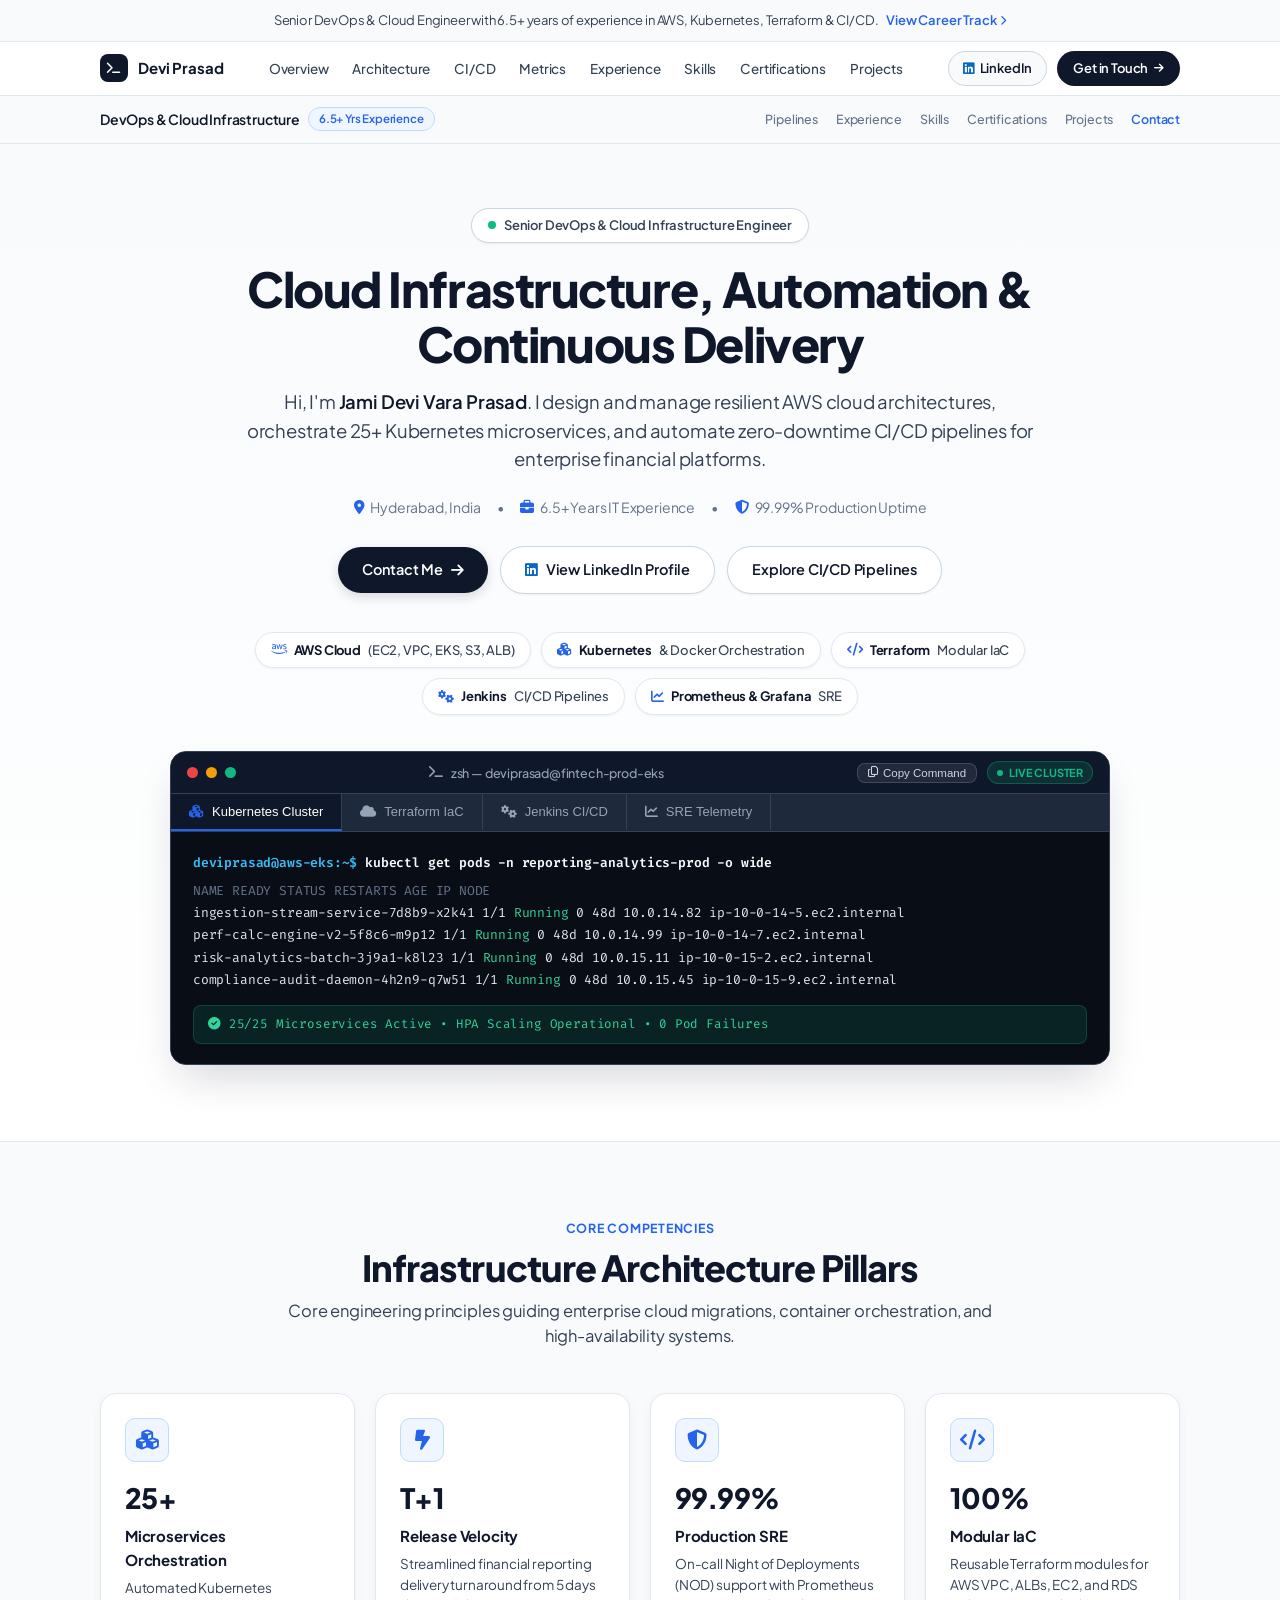
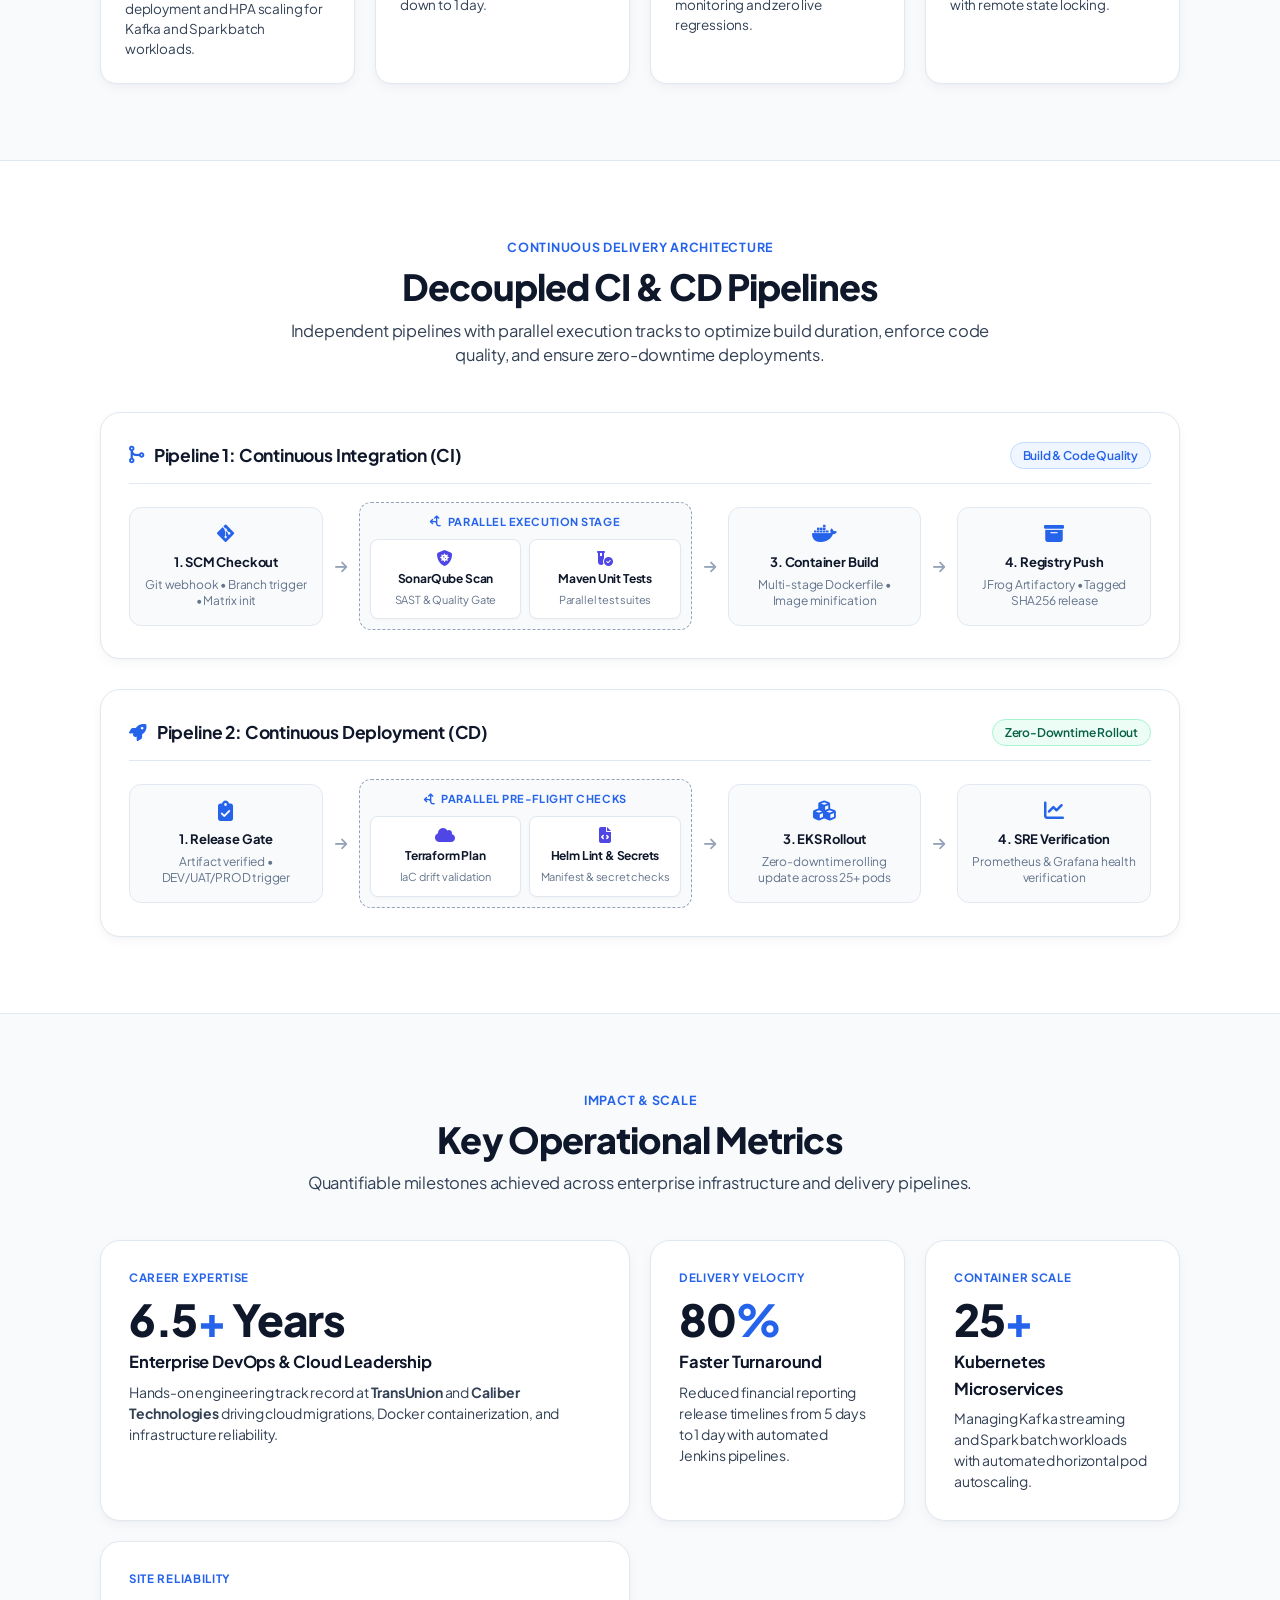
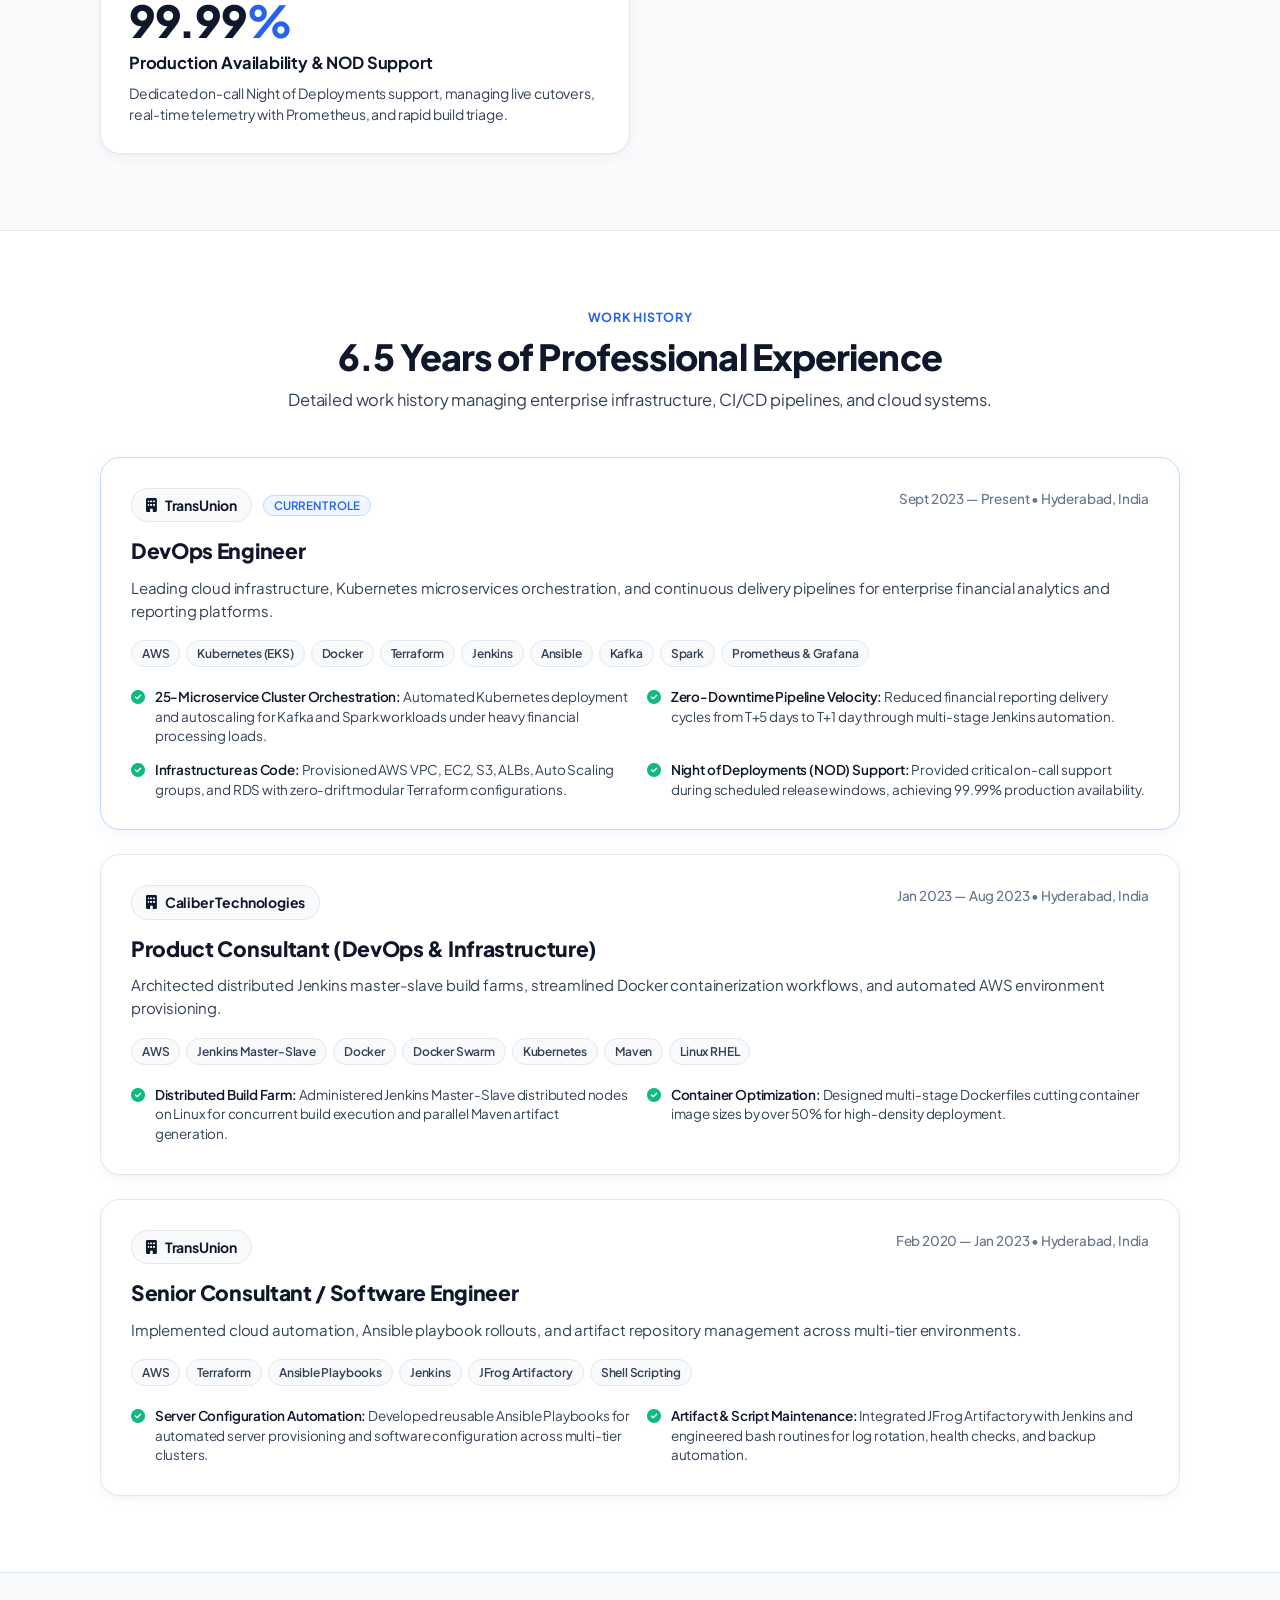
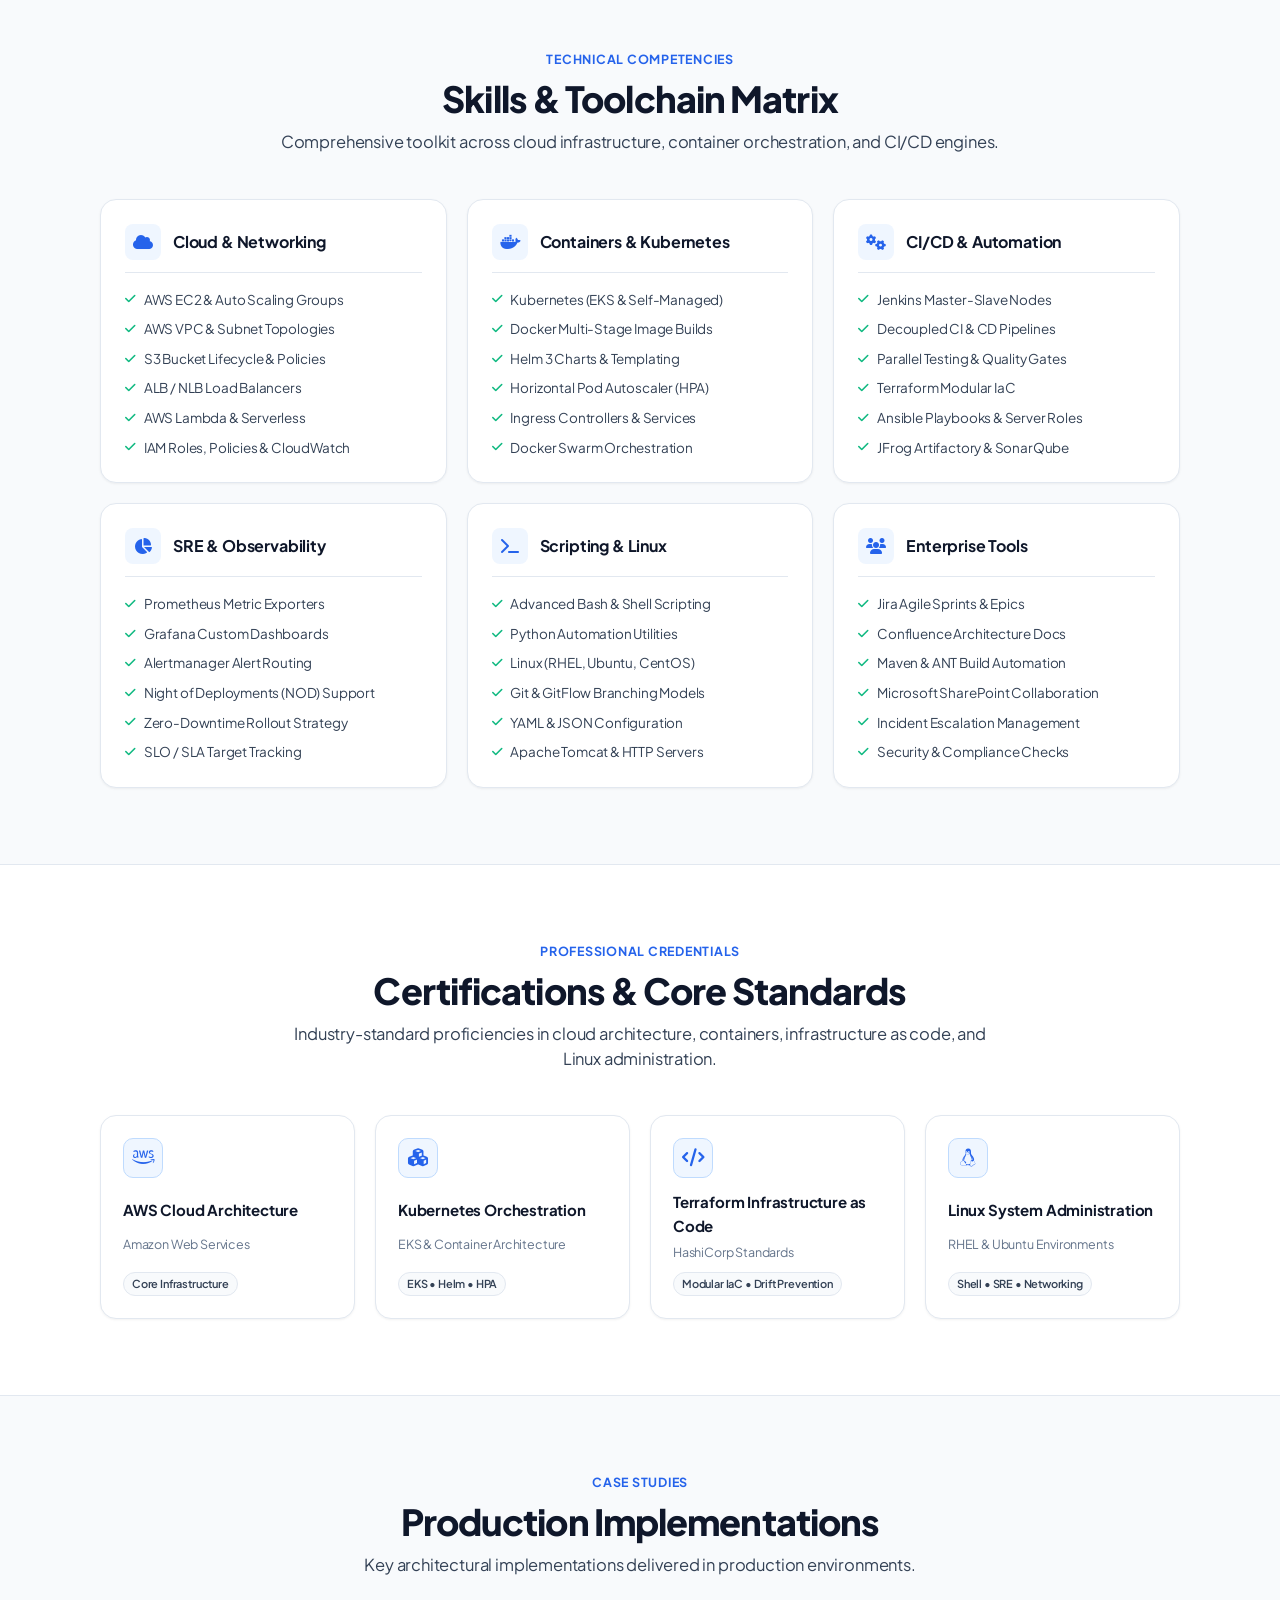
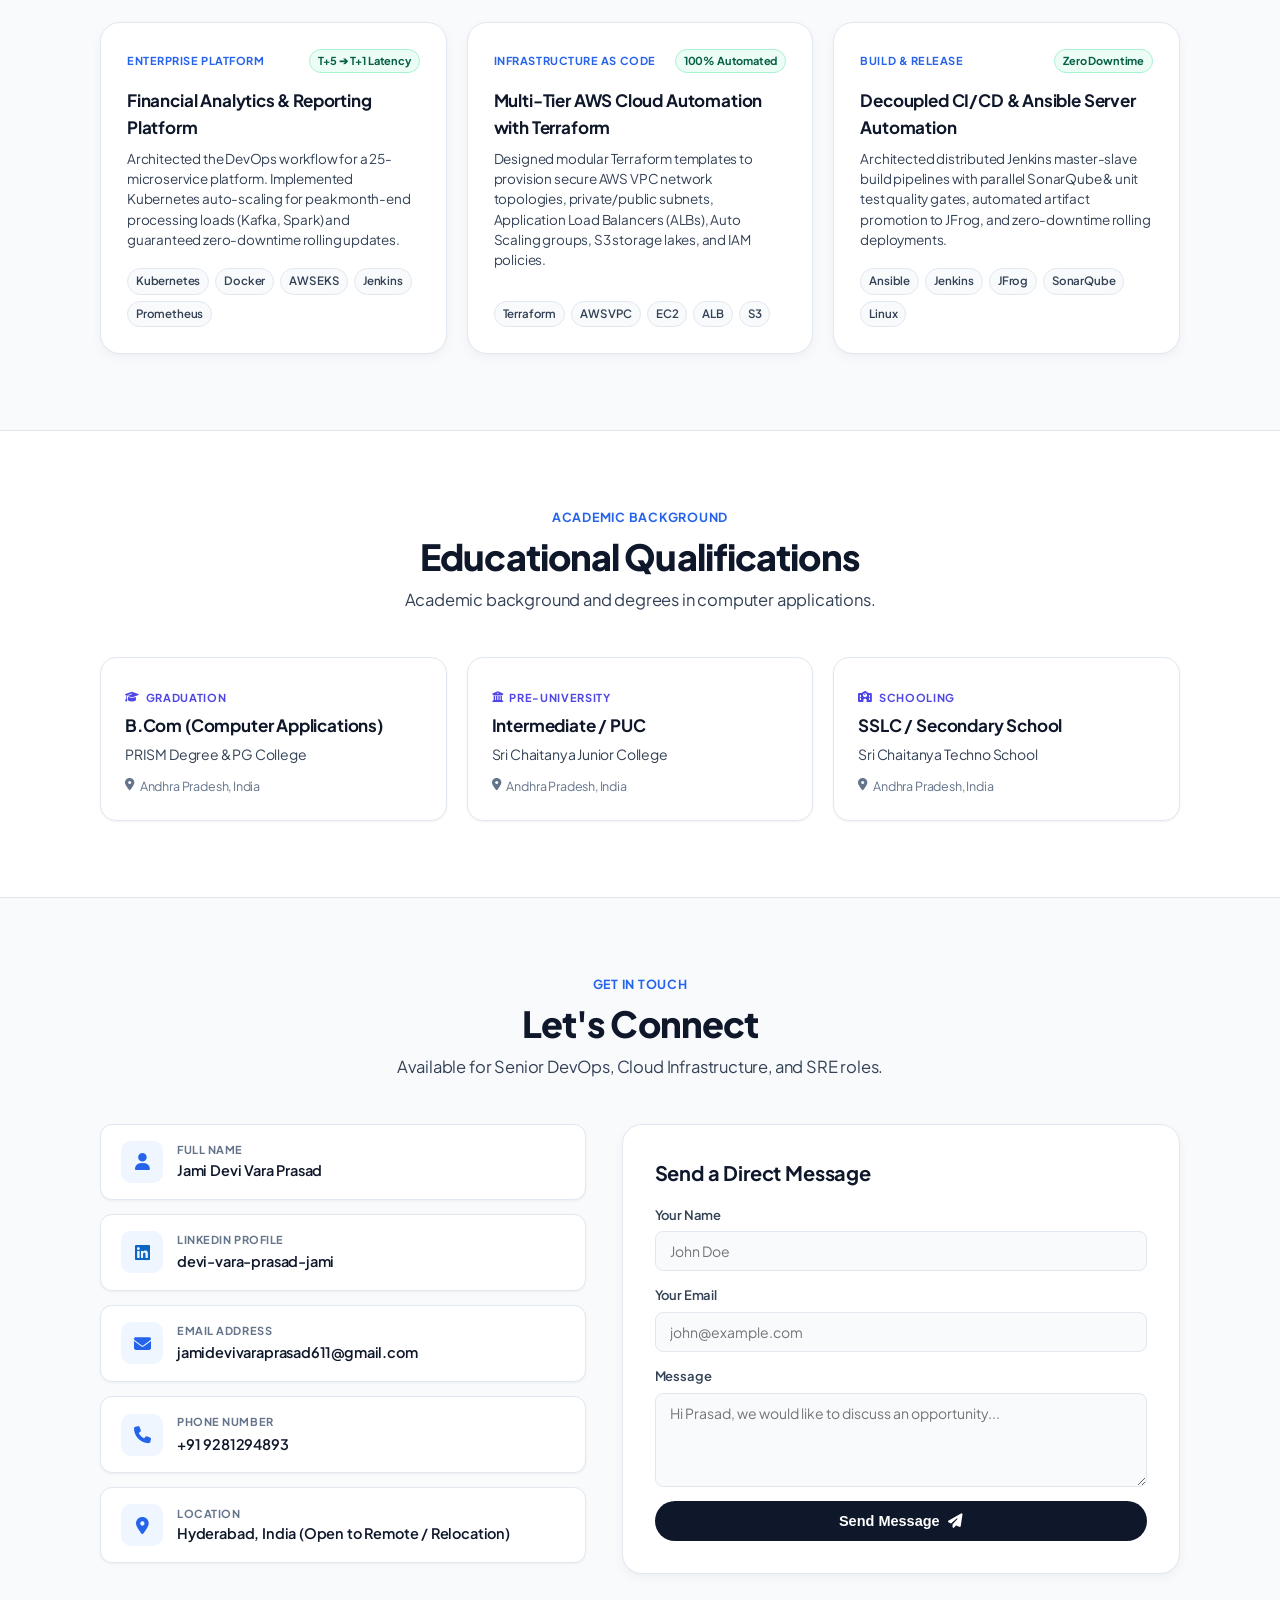
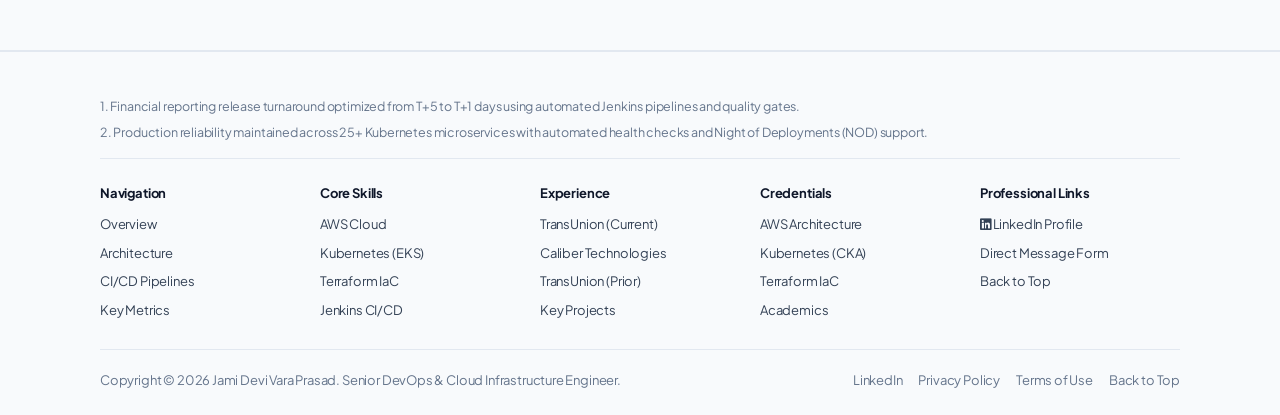
==== index.html @ 29095467 "Initial commit: Static portfolio website and Terraform AWS IaC" ====
<!DOCTYPE html>
<html lang="en">
<head>
  <meta charset="UTF-8" />
  <meta name="viewport" content="width=device-width, initial-scale=1.0" />
  <title>Jami Devi Vara Prasad — Senior DevOps &amp; Cloud Infrastructure Engineer</title>
  
  <!-- Design System Stylesheet -->
  <link rel="stylesheet" href="style.css" />
  
  <!-- Typography -->
  <link rel="preconnect" href="https://fonts.googleapis.com">
  <link rel="preconnect" href="https://fonts.gstatic.com" crossorigin>
  <link href="https://fonts.googleapis.com/css2?family=Fira+Code:wght@400;500;600&family=Inter:wght@300;400;500;600;700;800&family=Plus+Jakarta+Sans:wght@400;500;600;700;800&display=swap" rel="stylesheet">
  
  <!-- FontAwesome 6 Icons -->
  <link rel="stylesheet" href="https://cdnjs.cloudflare.com/ajax/libs/font-awesome/6.4.0/css/all.min.css">
</head>
<body>

  <!-- 1. Top Ribbon -->
  <div class="top-ribbon">
    <span>Senior DevOps &amp; Cloud Engineer with 6.5+ years of experience in AWS, Kubernetes, Terraform &amp; CI/CD.</span>
    <a href="#experience">View Career Track <i class="fa-solid fa-chevron-right" style="font-size: 10px;"></i></a>
  </div>

  <!-- 2. Global Navigation Bar -->
  <header class="nav-header-global">
    <div class="nav-container">
      <a href="#hero" class="nav-brand" aria-label="Devi Prasad Portfolio">
        <span class="brand-icon"><i class="fa-solid fa-terminal"></i></span>
        <span>Devi Prasad</span>
      </a>

      <nav class="nav-links">
        <a href="#hero">Overview</a>
        <a href="#pillars">Architecture</a>
        <a href="#pipelines">CI/CD</a>
        <a href="#metrics">Metrics</a>
        <a href="#experience">Experience</a>
        <a href="#skills">Skills</a>
        <a href="#certifications">Certifications</a>
        <a href="#projects">Projects</a>
      </nav>

      <div class="nav-actions">
        <a href="https://www.linkedin.com/in/devi-vara-prasad-jami-53a585400/" target="_blank" rel="noopener noreferrer" class="btn-resume-header" title="Connect on LinkedIn">
          <i class="fa-brands fa-linkedin" style="color: #0a66c2;"></i>
          <span>LinkedIn</span>
        </a>
        <a href="#contact" class="nav-cta-btn">
          <span>Get in Touch</span>
          <i class="fa-solid fa-arrow-right" style="font-size: 11px;"></i>
        </a>
        <button class="mobile-toggle" id="mobileNavToggle" aria-label="Toggle Navigation">
          <i class="fa-solid fa-bars"></i>
        </button>
      </div>
    </div>
  </header>

  <!-- 3. Sticky Sub-Navigation Bar -->
  <div class="sub-nav-sticky" id="subNavBar">
    <div class="sub-nav-container">
      <div class="sub-nav-title">
        DevOps &amp; Cloud Infrastructure <span class="role-tag-pill">6.5+ Yrs Experience</span>
      </div>

      <div class="sub-nav-menu">
        <a href="#pipelines">Pipelines</a>
        <a href="#experience">Experience</a>
        <a href="#skills">Skills</a>
        <a href="#certifications">Certifications</a>
        <a href="#projects">Projects</a>
        <a href="#contact">Contact</a>
      </div>
    </div>
  </div>

  <!-- 4. Hero Section -->
  <section id="hero" class="hero-section">
    <div class="hero-inner">
      <div class="hero-eyebrow-chip">
        <span class="dot-status"></span>
        <span>Senior DevOps &amp; Cloud Infrastructure Engineer</span>
      </div>
      
      <h1 class="hero-heading">
        Cloud Infrastructure, Automation &amp; Continuous Delivery
      </h1>

      <p class="hero-lead">
        Hi, I'm <strong>Jami Devi Vara Prasad</strong>. I design and manage resilient AWS cloud architectures, orchestrate 25+ Kubernetes microservices, and automate zero-downtime CI/CD pipelines for enterprise financial platforms.
      </p>

      <div class="hero-meta-row">
        <span class="hero-meta-item"><i class="fa-solid fa-location-dot"></i> Hyderabad, India</span>
        <span>&bull;</span>
        <span class="hero-meta-item"><i class="fa-solid fa-briefcase"></i> 6.5+ Years IT Experience</span>
        <span>&bull;</span>
        <span class="hero-meta-item"><i class="fa-solid fa-shield-halved"></i> 99.99% Production Uptime</span>
      </div>

      <div class="hero-buttons-row">
        <a href="#contact" class="btn-primary-action">
          <span>Contact Me</span>
          <i class="fa-solid fa-arrow-right"></i>
        </a>
        <a href="https://www.linkedin.com/in/devi-vara-prasad-jami-53a585400/" target="_blank" rel="noopener noreferrer" class="btn-secondary-action">
          <i class="fa-brands fa-linkedin" style="color: #0a66c2;"></i>
          <span>View LinkedIn Profile</span>
        </a>
        <a href="#pipelines" class="btn-secondary-action">
          <span>Explore CI/CD Pipelines</span>
        </a>
      </div>

      <!-- Quick Specs Row -->
      <div class="hero-pills-bar">
        <span class="hero-pill-badge"><i class="fa-brands fa-aws"></i> <strong>AWS Cloud</strong> (EC2, VPC, EKS, S3, ALB)</span>
        <span class="hero-pill-badge"><i class="fa-solid fa-cubes"></i> <strong>Kubernetes</strong> &amp; Docker Orchestration</span>
        <span class="hero-pill-badge"><i class="fa-solid fa-code"></i> <strong>Terraform</strong> Modular IaC</span>
        <span class="hero-pill-badge"><i class="fa-solid fa-gears"></i> <strong>Jenkins</strong> CI/CD Pipelines</span>
        <span class="hero-pill-badge"><i class="fa-solid fa-chart-line"></i> <strong>Prometheus &amp; Grafana</strong> SRE</span>
      </div>

      <!-- 5. Interactive macOS Terminal Console -->
      <div class="terminal-window">
        <div class="terminal-titlebar">
          <div class="terminal-dots">
            <span class="dot dot-red"></span>
            <span class="dot dot-yellow"></span>
            <span class="dot dot-green"></span>
          </div>

          <div class="terminal-title">
            <i class="fa-solid fa-terminal"></i> zsh &mdash; deviprasad@fintech-prod-eks
          </div>

          <div class="terminal-actions-top">
            <button class="btn-copy-cmd" id="copyCmdBtn" title="Copy active CLI command">
              <i class="fa-regular fa-copy"></i>
              <span id="copyBtnText">Copy Command</span>
            </button>
            <div class="terminal-live-tag">
              <span class="pulse-dot"></span> LIVE CLUSTER
            </div>
          </div>
        </div>

        <div class="terminal-tabs">
          <button class="terminal-tab-btn active" data-tab="k8s">
            <i class="fa-solid fa-cubes"></i> Kubernetes Cluster
          </button>
          <button class="terminal-tab-btn" data-tab="terraform">
            <i class="fa-solid fa-cloud"></i> Terraform IaC
          </button>
          <button class="terminal-tab-btn" data-tab="cicd">
            <i class="fa-solid fa-gears"></i> Jenkins CI/CD
          </button>
          <button class="terminal-tab-btn" data-tab="sre">
            <i class="fa-solid fa-chart-line"></i> SRE Telemetry
          </button>
        </div>

        <div class="terminal-body">
          <!-- K8s Pane -->
          <div class="term-pane active" id="pane-k8s" data-command="kubectl get pods -n reporting-analytics-prod -o wide">
            <div class="term-cmd-line"><span class="term-prompt">deviprasad@aws-eks:~$</span> <span class="term-cmd">kubectl get pods -n reporting-analytics-prod -o wide</span></div>
            <div class="term-muted">NAME                                      READY   STATUS    RESTARTS   AGE    IP             NODE</div>
            <div>ingestion-stream-service-7d8b9-x2k41      1/1     <span style="color:#34d399;">Running</span>   0          48d    10.0.14.82     ip-10-0-14-5.ec2.internal</div>
            <div>perf-calc-engine-v2-5f8c6-m9p12           1/1     <span style="color:#34d399;">Running</span>   0          48d    10.0.14.99     ip-10-0-14-7.ec2.internal</div>
            <div>risk-analytics-batch-3j9a1-k8l23          1/1     <span style="color:#34d399;">Running</span>   0          48d    10.0.15.11     ip-10-0-15-2.ec2.internal</div>
            <div>compliance-audit-daemon-4h2n9-q7w51       1/1     <span style="color:#34d399;">Running</span>   0          48d    10.0.15.45     ip-10-0-15-9.ec2.internal</div>
            <div class="term-success-box">
              <i class="fa-solid fa-circle-check"></i> 25/25 Microservices Active &bull; HPA Scaling Operational &bull; 0 Pod Failures
            </div>
          </div>

          <!-- Terraform Pane -->
          <div class="term-pane" id="pane-terraform" data-command="terraform apply -auto-approve">
            <div class="term-cmd-line"><span class="term-prompt">deviprasad@iac-control:~$</span> <span class="term-cmd">terraform apply -auto-approve</span></div>
            <div class="term-muted">aws_vpc.production: Refreshing state... [id=vpc-089fa21e90]</div>
            <div class="term-muted">aws_eks_cluster.reporting_cluster: Refreshing state... [id=eks-fintech-prod]</div>
            <div class="term-muted">aws_alb.ingress_controller: Plan: 0 to add, 0 to change, 0 to destroy.</div>
            <div class="term-success-box">
              <i class="fa-solid fa-circle-check"></i> Apply complete! Resources: 142 managed, 0 configuration drifts detected.
            </div>
          </div>

          <!-- CI/CD Pane -->
          <div class="term-pane" id="pane-cicd" data-command="jenkins-cli build reporting-pipeline-v2.8 --watch">
            <div class="term-cmd-line"><span class="term-prompt">deviprasad@jenkins-master:~$</span> <span class="term-cmd">jenkins-cli build reporting-pipeline-v2.8 --watch</span></div>
            <div class="term-muted">[Stage: Checkout] ➔ Git commit sha: 9e4f201 (Branch: main)</div>
            <div class="term-muted">[Stage: Parallel Checks] ➔ SonarQube Quality Gate PASSED &bull; Maven Unit Tests (142/142 PASSED)</div>
            <div class="term-muted">[Stage: Docker Build &amp; JFrog] ➔ Image tagged sha256:4b219 published to Artifactory</div>
            <div class="term-success-box">
              <i class="fa-solid fa-circle-check"></i> [Stage: Separate CD Deployment] Zero-Downtime EKS Rollout SUCCESS across DEV, UAT &amp; PROD.
            </div>
          </div>

          <!-- SRE Pane -->
          <div class="term-pane" id="pane-sre" data-command="promtool query instant http://localhost:9090 'up{job=&quot;kubernetes-nodes&quot;}'">
            <div class="term-cmd-line"><span class="term-prompt">deviprasad@prometheus:~$</span> <span class="term-cmd">promtool query instant http://localhost:9090 'up{job="kubernetes-nodes"}'</span></div>
            <div class="term-muted">cluster_health: 1.0 (100% HEALTHY)</div>
            <div class="term-muted">release_cycle_latency: T+1 Day (Down from T+5 Days)</div>
            <div class="term-muted">production_uptime: 99.99% (Night of Deployments Support Active)</div>
            <div class="term-success-box">
              <i class="fa-solid fa-circle-check"></i> SLOs Met: 99.99% Availability &bull; 0 Critical Production Incidents.
            </div>
          </div>
        </div>
      </div>
    </div>
  </section>

  <!-- 6. Architectural Pillars Section -->
  <section id="pillars" class="section-wrapper bg-subtle">
    <div class="container-narrow">
      <div class="section-header">
        <span class="section-eyebrow">Core Competencies</span>
        <h2 class="section-title">Infrastructure Architecture Pillars</h2>
        <p class="section-desc">
          Core engineering principles guiding enterprise cloud migrations, container orchestration, and high-availability systems.
        </p>
      </div>

      <div class="pillars-grid">
        <div class="pillar-card">
          <div class="pillar-icon"><i class="fa-solid fa-cubes"></i></div>
          <div class="pillar-stat">25+</div>
          <h3 class="pillar-name">Microservices Orchestration</h3>
          <p class="pillar-desc">Automated Kubernetes deployment and HPA scaling for Kafka and Spark batch workloads.</p>
        </div>

        <div class="pillar-card">
          <div class="pillar-icon"><i class="fa-solid fa-bolt-lightning"></i></div>
          <div class="pillar-stat">T+1</div>
          <h3 class="pillar-name">Release Velocity</h3>
          <p class="pillar-desc">Streamlined financial reporting delivery turnaround from 5 days down to 1 day.</p>
        </div>

        <div class="pillar-card">
          <div class="pillar-icon"><i class="fa-solid fa-shield-halved"></i></div>
          <div class="pillar-stat">99.99%</div>
          <h3 class="pillar-name">Production SRE</h3>
          <p class="pillar-desc">On-call Night of Deployments (NOD) support with Prometheus monitoring and zero live regressions.</p>
        </div>

        <div class="pillar-card">
          <div class="pillar-icon"><i class="fa-solid fa-code"></i></div>
          <div class="pillar-stat">100%</div>
          <h3 class="pillar-name">Modular IaC</h3>
          <p class="pillar-desc">Reusable Terraform modules for AWS VPC, ALBs, EC2, and RDS with remote state locking.</p>
        </div>
      </div>
    </div>
  </section>

  <!-- 7. SEPARATE CI AND CD PIPELINES (With Parallel Stages) -->
  <section id="pipelines" class="section-wrapper">
    <div class="container-narrow">
      <div class="section-header">
        <span class="section-eyebrow">Continuous Delivery Architecture</span>
        <h2 class="section-title">Decoupled CI &amp; CD Pipelines</h2>
        <p class="section-desc">
          Independent pipelines with parallel execution tracks to optimize build duration, enforce code quality, and ensure zero-downtime deployments.
        </p>
      </div>

      <div class="pipelines-container">
        
        <!-- Pipeline 1: CI -->
        <div class="pipeline-box">
          <div class="pipeline-head">
            <div class="pipeline-head-title">
              <i class="fa-solid fa-code-merge"></i>
              <span>Pipeline 1: Continuous Integration (CI)</span>
            </div>
            <span class="pipeline-head-badge">Build &amp; Code Quality</span>
          </div>

          <div class="pipeline-flow">
            <div class="pipe-step">
              <i class="fa-brands fa-git-alt"></i>
              <div class="pipe-step-title">1. SCM Checkout</div>
              <div class="pipe-step-desc">Git webhook &bull; Branch trigger &bull; Matrix init</div>
            </div>

            <div class="pipe-arrow"><i class="fa-solid fa-arrow-right"></i></div>

            <div class="pipe-parallel-box">
              <div class="parallel-indicator">
                <i class="fa-solid fa-arrows-split-up-and-left"></i> Parallel Execution Stage
              </div>
              <div class="parallel-cards-row">
                <div class="parallel-mini-card">
                  <i class="fa-solid fa-shield-virus"></i>
                  <span class="m-title">SonarQube Scan</span>
                  <span class="m-desc">SAST &amp; Quality Gate</span>
                </div>
                <div class="parallel-mini-card">
                  <i class="fa-solid fa-vial-circle-check"></i>
                  <span class="m-title">Maven Unit Tests</span>
                  <span class="m-desc">Parallel test suites</span>
                </div>
              </div>
            </div>

            <div class="pipe-arrow"><i class="fa-solid fa-arrow-right"></i></div>

            <div class="pipe-step">
              <i class="fa-brands fa-docker"></i>
              <div class="pipe-step-title">3. Container Build</div>
              <div class="pipe-step-desc">Multi-stage Dockerfile &bull; Image minification</div>
            </div>

            <div class="pipe-arrow"><i class="fa-solid fa-arrow-right"></i></div>

            <div class="pipe-step">
              <i class="fa-solid fa-box-archive"></i>
              <div class="pipe-step-title">4. Registry Push</div>
              <div class="pipe-step-desc">JFrog Artifactory &bull; Tagged SHA256 release</div>
            </div>
          </div>
        </div>

        <!-- Pipeline 2: CD -->
        <div class="pipeline-box">
          <div class="pipeline-head">
            <div class="pipeline-head-title">
              <i class="fa-solid fa-rocket"></i>
              <span>Pipeline 2: Continuous Deployment (CD)</span>
            </div>
            <span class="pipeline-head-badge green">Zero-Downtime Rollout</span>
          </div>

          <div class="pipeline-flow">
            <div class="pipe-step">
              <i class="fa-solid fa-clipboard-check"></i>
              <div class="pipe-step-title">1. Release Gate</div>
              <div class="pipe-step-desc">Artifact verified &bull; DEV/UAT/PROD trigger</div>
            </div>

            <div class="pipe-arrow"><i class="fa-solid fa-arrow-right"></i></div>

            <div class="pipe-parallel-box">
              <div class="parallel-indicator">
                <i class="fa-solid fa-arrows-split-up-and-left"></i> Parallel Pre-Flight Checks
              </div>
              <div class="parallel-cards-row">
                <div class="parallel-mini-card">
                  <i class="fa-solid fa-cloud"></i>
                  <span class="m-title">Terraform Plan</span>
                  <span class="m-desc">IaC drift validation</span>
                </div>
                <div class="parallel-mini-card">
                  <i class="fa-solid fa-file-code"></i>
                  <span class="m-title">Helm Lint &amp; Secrets</span>
                  <span class="m-desc">Manifest &amp; secret checks</span>
                </div>
              </div>
            </div>

            <div class="pipe-arrow"><i class="fa-solid fa-arrow-right"></i></div>

            <div class="pipe-step">
              <i class="fa-solid fa-cubes"></i>
              <div class="pipe-step-title">3. EKS Rollout</div>
              <div class="pipe-step-desc">Zero-downtime rolling update across 25+ pods</div>
            </div>

            <div class="pipe-arrow"><i class="fa-solid fa-arrow-right"></i></div>

            <div class="pipe-step">
              <i class="fa-solid fa-chart-line"></i>
              <div class="pipe-step-title">4. SRE Verification</div>
              <div class="pipe-step-desc">Prometheus &amp; Grafana health verification</div>
            </div>
          </div>
        </div>

      </div>
    </div>
  </section>

  <!-- 8. Key Operational Metrics (Bento Grid) -->
  <section id="metrics" class="section-wrapper bg-subtle">
    <div class="container-narrow">
      <div class="section-header">
        <span class="section-eyebrow">Impact &amp; Scale</span>
        <h2 class="section-title">Key Operational Metrics</h2>
        <p class="section-desc">Quantifiable milestones achieved across enterprise infrastructure and delivery pipelines.</p>
      </div>

      <div class="bento-grid-balanced">
        <div class="bento-cell bento-span-2">
          <div>
            <span class="bento-cell-tag">CAREER EXPERTISE</span>
            <div class="bento-cell-stat">6.5<span>+</span> Years</div>
            <h3 class="bento-cell-title">Enterprise DevOps &amp; Cloud Leadership</h3>
            <p class="bento-cell-text">
              Hands-on engineering track record at <strong>TransUnion</strong> and <strong>Caliber Technologies</strong> driving cloud migrations, Docker containerization, and infrastructure reliability.
            </p>
          </div>
        </div>

        <div class="bento-cell">
          <div>
            <span class="bento-cell-tag">DELIVERY VELOCITY</span>
            <div class="bento-cell-stat">80<span>%</span></div>
            <h3 class="bento-cell-title">Faster Turnaround</h3>
            <p class="bento-cell-text">
              Reduced financial reporting release timelines from 5 days to 1 day with automated Jenkins pipelines.
            </p>
          </div>
        </div>

        <div class="bento-cell">
          <div>
            <span class="bento-cell-tag">CONTAINER SCALE</span>
            <div class="bento-cell-stat">25<span>+</span></div>
            <h3 class="bento-cell-title">Kubernetes Microservices</h3>
            <p class="bento-cell-text">
              Managing Kafka streaming and Spark batch workloads with automated horizontal pod autoscaling.
            </p>
          </div>
        </div>

        <div class="bento-cell bento-span-2">
          <div>
            <span class="bento-cell-tag">SITE RELIABILITY</span>
            <div class="bento-cell-stat">99.99<span>%</span></div>
            <h3 class="bento-cell-title">Production Availability &amp; NOD Support</h3>
            <p class="bento-cell-text">
              Dedicated on-call Night of Deployments support, managing live cutovers, real-time telemetry with Prometheus, and rapid build triage.
            </p>
          </div>
        </div>
      </div>
    </div>
  </section>

  <!-- 9. Career Experience Timeline -->
  <section id="experience" class="section-wrapper">
    <div class="container-narrow">
      <div class="section-header">
        <span class="section-eyebrow">Work History</span>
        <h2 class="section-title">6.5 Years of Professional Experience</h2>
        <p class="section-desc">Detailed work history managing enterprise infrastructure, CI/CD pipelines, and cloud systems.</p>
      </div>

      <div class="experience-list">
        <!-- Role 1: TransUnion (Current) -->
        <div class="role-card current">
          <div class="role-header">
            <div>
              <span class="role-company"><i class="fa-solid fa-building"></i> TransUnion</span>
              <span class="role-tag-pill" style="margin-left: 8px;">CURRENT ROLE</span>
            </div>
            <span class="role-duration">Sept 2023 &mdash; Present &bull; Hyderabad, India</span>
          </div>

          <h3 class="role-name">DevOps Engineer</h3>
          <p class="role-summary">
            Leading cloud infrastructure, Kubernetes microservices orchestration, and continuous delivery pipelines for enterprise financial analytics and reporting platforms.
          </p>

          <div class="role-tags">
            <span class="role-tag">AWS</span>
            <span class="role-tag">Kubernetes (EKS)</span>
            <span class="role-tag">Docker</span>
            <span class="role-tag">Terraform</span>
            <span class="role-tag">Jenkins</span>
            <span class="role-tag">Ansible</span>
            <span class="role-tag">Kafka</span>
            <span class="role-tag">Spark</span>
            <span class="role-tag">Prometheus &amp; Grafana</span>
          </div>

          <div class="role-bullets">
            <div class="role-bullet">
              <i class="fa-solid fa-circle-check"></i>
              <div><strong>25-Microservice Cluster Orchestration:</strong> Automated Kubernetes deployment and autoscaling for Kafka and Spark workloads under heavy financial processing loads.</div>
            </div>
            <div class="role-bullet">
              <i class="fa-solid fa-circle-check"></i>
              <div><strong>Zero-Downtime Pipeline Velocity:</strong> Reduced financial reporting delivery cycles from T+5 days to T+1 day through multi-stage Jenkins automation.</div>
            </div>
            <div class="role-bullet">
              <i class="fa-solid fa-circle-check"></i>
              <div><strong>Infrastructure as Code:</strong> Provisioned AWS VPC, EC2, S3, ALBs, Auto Scaling groups, and RDS with zero-drift modular Terraform configurations.</div>
            </div>
            <div class="role-bullet">
              <i class="fa-solid fa-circle-check"></i>
              <div><strong>Night of Deployments (NOD) Support:</strong> Provided critical on-call support during scheduled release windows, achieving 99.99% production availability.</div>
            </div>
          </div>
        </div>

        <!-- Role 2: Caliber Technologies -->
        <div class="role-card">
          <div class="role-header">
            <span class="role-company"><i class="fa-solid fa-building"></i> Caliber Technologies</span>
            <span class="role-duration">Jan 2023 &mdash; Aug 2023 &bull; Hyderabad, India</span>
          </div>

          <h3 class="role-name">Product Consultant (DevOps &amp; Infrastructure)</h3>
          <p class="role-summary">
            Architected distributed Jenkins master-slave build farms, streamlined Docker containerization workflows, and automated AWS environment provisioning.
          </p>

          <div class="role-tags">
            <span class="role-tag">AWS</span>
            <span class="role-tag">Jenkins Master-Slave</span>
            <span class="role-tag">Docker</span>
            <span class="role-tag">Docker Swarm</span>
            <span class="role-tag">Kubernetes</span>
            <span class="role-tag">Maven</span>
            <span class="role-tag">Linux RHEL</span>
          </div>

          <div class="role-bullets">
            <div class="role-bullet">
              <i class="fa-solid fa-circle-check"></i>
              <div><strong>Distributed Build Farm:</strong> Administered Jenkins Master-Slave distributed nodes on Linux for concurrent build execution and parallel Maven artifact generation.</div>
            </div>
            <div class="role-bullet">
              <i class="fa-solid fa-circle-check"></i>
              <div><strong>Container Optimization:</strong> Designed multi-stage Dockerfiles cutting container image sizes by over 50% for high-density deployment.</div>
            </div>
          </div>
        </div>

        <!-- Role 3: TransUnion (Prior) -->
        <div class="role-card">
          <div class="role-header">
            <span class="role-company"><i class="fa-solid fa-building"></i> TransUnion</span>
            <span class="role-duration">Feb 2020 &mdash; Jan 2023 &bull; Hyderabad, India</span>
          </div>

          <h3 class="role-name">Senior Consultant / Software Engineer</h3>
          <p class="role-summary">
            Implemented cloud automation, Ansible playbook rollouts, and artifact repository management across multi-tier environments.
          </p>

          <div class="role-tags">
            <span class="role-tag">AWS</span>
            <span class="role-tag">Terraform</span>
            <span class="role-tag">Ansible Playbooks</span>
            <span class="role-tag">Jenkins</span>
            <span class="role-tag">JFrog Artifactory</span>
            <span class="role-tag">Shell Scripting</span>
          </div>

          <div class="role-bullets">
            <div class="role-bullet">
              <i class="fa-solid fa-circle-check"></i>
              <div><strong>Server Configuration Automation:</strong> Developed reusable Ansible Playbooks for automated server provisioning and software configuration across multi-tier clusters.</div>
            </div>
            <div class="role-bullet">
              <i class="fa-solid fa-circle-check"></i>
              <div><strong>Artifact &amp; Script Maintenance:</strong> Integrated JFrog Artifactory with Jenkins and engineered bash routines for log rotation, health checks, and backup automation.</div>
            </div>
          </div>
        </div>
      </div>
    </div>
  </section>

  <!-- 10. Technical Skills Matrix (Symmetrical 3x2 Grid) -->
  <section id="skills" class="section-wrapper bg-subtle">
    <div class="container-narrow">
      <div class="section-header">
        <span class="section-eyebrow">Technical Competencies</span>
        <h2 class="section-title">Skills &amp; Toolchain Matrix</h2>
        <p class="section-desc">Comprehensive toolkit across cloud infrastructure, container orchestration, and CI/CD engines.</p>
      </div>

      <div class="skills-matrix-grid">
        <div class="skill-card">
          <div class="skill-card-head">
            <div class="skill-icon"><i class="fa-solid fa-cloud"></i></div>
            <h3 class="skill-title">Cloud &amp; Networking</h3>
          </div>
          <ul class="skill-items">
            <li><i class="fa-solid fa-check"></i> AWS EC2 &amp; Auto Scaling Groups</li>
            <li><i class="fa-solid fa-check"></i> AWS VPC &amp; Subnet Topologies</li>
            <li><i class="fa-solid fa-check"></i> S3 Bucket Lifecycle &amp; Policies</li>
            <li><i class="fa-solid fa-check"></i> ALB / NLB Load Balancers</li>
            <li><i class="fa-solid fa-check"></i> AWS Lambda &amp; Serverless</li>
            <li><i class="fa-solid fa-check"></i> IAM Roles, Policies &amp; CloudWatch</li>
          </ul>
        </div>

        <div class="skill-card">
          <div class="skill-card-head">
            <div class="skill-icon"><i class="fa-brands fa-docker"></i></div>
            <h3 class="skill-title">Containers &amp; Kubernetes</h3>
          </div>
          <ul class="skill-items">
            <li><i class="fa-solid fa-check"></i> Kubernetes (EKS &amp; Self-Managed)</li>
            <li><i class="fa-solid fa-check"></i> Docker Multi-Stage Image Builds</li>
            <li><i class="fa-solid fa-check"></i> Helm 3 Charts &amp; Templating</li>
            <li><i class="fa-solid fa-check"></i> Horizontal Pod Autoscaler (HPA)</li>
            <li><i class="fa-solid fa-check"></i> Ingress Controllers &amp; Services</li>
            <li><i class="fa-solid fa-check"></i> Docker Swarm Orchestration</li>
          </ul>
        </div>

        <div class="skill-card">
          <div class="skill-card-head">
            <div class="skill-icon"><i class="fa-solid fa-gears"></i></div>
            <h3 class="skill-title">CI/CD &amp; Automation</h3>
          </div>
          <ul class="skill-items">
            <li><i class="fa-solid fa-check"></i> Jenkins Master-Slave Nodes</li>
            <li><i class="fa-solid fa-check"></i> Decoupled CI &amp; CD Pipelines</li>
            <li><i class="fa-solid fa-check"></i> Parallel Testing &amp; Quality Gates</li>
            <li><i class="fa-solid fa-check"></i> Terraform Modular IaC</li>
            <li><i class="fa-solid fa-check"></i> Ansible Playbooks &amp; Server Roles</li>
            <li><i class="fa-solid fa-check"></i> JFrog Artifactory &amp; SonarQube</li>
          </ul>
        </div>

        <div class="skill-card">
          <div class="skill-card-head">
            <div class="skill-icon"><i class="fa-solid fa-chart-pie"></i></div>
            <h3 class="skill-title">SRE &amp; Observability</h3>
          </div>
          <ul class="skill-items">
            <li><i class="fa-solid fa-check"></i> Prometheus Metric Exporters</li>
            <li><i class="fa-solid fa-check"></i> Grafana Custom Dashboards</li>
            <li><i class="fa-solid fa-check"></i> Alertmanager Alert Routing</li>
            <li><i class="fa-solid fa-check"></i> Night of Deployments (NOD) Support</li>
            <li><i class="fa-solid fa-check"></i> Zero-Downtime Rollout Strategy</li>
            <li><i class="fa-solid fa-check"></i> SLO / SLA Target Tracking</li>
          </ul>
        </div>

        <div class="skill-card">
          <div class="skill-card-head">
            <div class="skill-icon"><i class="fa-solid fa-terminal"></i></div>
            <h3 class="skill-title">Scripting &amp; Linux</h3>
          </div>
          <ul class="skill-items">
            <li><i class="fa-solid fa-check"></i> Advanced Bash &amp; Shell Scripting</li>
            <li><i class="fa-solid fa-check"></i> Python Automation Utilities</li>
            <li><i class="fa-solid fa-check"></i> Linux (RHEL, Ubuntu, CentOS)</li>
            <li><i class="fa-solid fa-check"></i> Git &amp; GitFlow Branching Models</li>
            <li><i class="fa-solid fa-check"></i> YAML &amp; JSON Configuration</li>
            <li><i class="fa-solid fa-check"></i> Apache Tomcat &amp; HTTP Servers</li>
          </ul>
        </div>

        <div class="skill-card">
          <div class="skill-card-head">
            <div class="skill-icon"><i class="fa-solid fa-users"></i></div>
            <h3 class="skill-title">Enterprise Tools</h3>
          </div>
          <ul class="skill-items">
            <li><i class="fa-solid fa-check"></i> Jira Agile Sprints &amp; Epics</li>
            <li><i class="fa-solid fa-check"></i> Confluence Architecture Docs</li>
            <li><i class="fa-solid fa-check"></i> Maven &amp; ANT Build Automation</li>
            <li><i class="fa-solid fa-check"></i> Microsoft SharePoint Collaboration</li>
            <li><i class="fa-solid fa-check"></i> Incident Escalation Management</li>
            <li><i class="fa-solid fa-check"></i> Security &amp; Compliance Checks</li>
          </ul>
        </div>
      </div>
    </div>
  </section>

  <!-- 11. Certifications & Specialized Credentials -->
  <section id="certifications" class="section-wrapper">
    <div class="container-narrow">
      <div class="section-header">
        <span class="section-eyebrow">Professional Credentials</span>
        <h2 class="section-title">Certifications &amp; Core Standards</h2>
        <p class="section-desc">Industry-standard proficiencies in cloud architecture, containers, infrastructure as code, and Linux administration.</p>
      </div>

      <div class="certs-grid">
        <div class="cert-card">
          <div class="cert-icon"><i class="fa-brands fa-aws"></i></div>
          <h3 class="cert-title">AWS Cloud Architecture</h3>
          <p class="cert-issuer">Amazon Web Services</p>
          <span class="cert-badge-tag">Core Infrastructure</span>
        </div>

        <div class="cert-card">
          <div class="cert-icon"><i class="fa-solid fa-cubes"></i></div>
          <h3 class="cert-title">Kubernetes Orchestration</h3>
          <p class="cert-issuer">EKS &amp; Container Architecture</p>
          <span class="cert-badge-tag">EKS &bull; Helm &bull; HPA</span>
        </div>

        <div class="cert-card">
          <div class="cert-icon"><i class="fa-solid fa-code"></i></div>
          <h3 class="cert-title">Terraform Infrastructure as Code</h3>
          <p class="cert-issuer">HashiCorp Standards</p>
          <span class="cert-badge-tag">Modular IaC &bull; Drift Prevention</span>
        </div>

        <div class="cert-card">
          <div class="cert-icon"><i class="fa-brands fa-linux"></i></div>
          <h3 class="cert-title">Linux System Administration</h3>
          <p class="cert-issuer">RHEL &amp; Ubuntu Environments</p>
          <span class="cert-badge-tag">Shell &bull; SRE &bull; Networking</span>
        </div>
      </div>
    </div>
  </section>

  <!-- 12. Key Implementations Showcase -->
  <section id="projects" class="section-wrapper bg-subtle">
    <div class="container-narrow">
      <div class="section-header">
        <span class="section-eyebrow">Case Studies</span>
        <h2 class="section-title">Production Implementations</h2>
        <p class="section-desc">Key architectural implementations delivered in production environments.</p>
      </div>

      <div class="projects-grid">
        <div class="project-card">
          <div>
            <div class="project-header-pill">
              <span class="project-tag">ENTERPRISE PLATFORM</span>
              <span class="project-metric">T+5 ➔ T+1 Latency</span>
            </div>
            <h3 class="project-title">Financial Analytics &amp; Reporting Platform</h3>
            <p class="project-desc">
              Architected the DevOps workflow for a 25-microservice platform. Implemented Kubernetes auto-scaling for peak month-end processing loads (Kafka, Spark) and guaranteed zero-downtime rolling updates.
            </p>
          </div>
          <div class="project-badges">
            <span>Kubernetes</span>
            <span>Docker</span>
            <span>AWS EKS</span>
            <span>Jenkins</span>
            <span>Prometheus</span>
          </div>
        </div>

        <div class="project-card">
          <div>
            <div class="project-header-pill">
              <span class="project-tag">INFRASTRUCTURE AS CODE</span>
              <span class="project-metric">100% Automated</span>
            </div>
            <h3 class="project-title">Multi-Tier AWS Cloud Automation with Terraform</h3>
            <p class="project-desc">
              Designed modular Terraform templates to provision secure AWS VPC network topologies, private/public subnets, Application Load Balancers (ALBs), Auto Scaling groups, S3 storage lakes, and IAM policies.
            </p>
          </div>
          <div class="project-badges">
            <span>Terraform</span>
            <span>AWS VPC</span>
            <span>EC2</span>
            <span>ALB</span>
            <span>S3</span>
          </div>
        </div>

        <div class="project-card">
          <div>
            <div class="project-header-pill">
              <span class="project-tag">BUILD &amp; RELEASE</span>
              <span class="project-metric">Zero Downtime</span>
            </div>
            <h3 class="project-title">Decoupled CI/CD &amp; Ansible Server Automation</h3>
            <p class="project-desc">
              Architected distributed Jenkins master-slave build pipelines with parallel SonarQube &amp; unit test quality gates, automated artifact promotion to JFrog, and zero-downtime rolling deployments.
            </p>
          </div>
          <div class="project-badges">
            <span>Ansible</span>
            <span>Jenkins</span>
            <span>JFrog</span>
            <span>SonarQube</span>
            <span>Linux</span>
          </div>
        </div>
      </div>
    </div>
  </section>

  <!-- 13. Academics Section -->
  <section id="education" class="section-wrapper">
    <div class="container-narrow">
      <div class="section-header">
        <span class="section-eyebrow">Academic Background</span>
        <h2 class="section-title">Educational Qualifications</h2>
        <p class="section-desc">Academic background and degrees in computer applications.</p>
      </div>

      <div class="edu-grid">
        <div class="edu-card">
          <div class="edu-tag"><i class="fa-solid fa-graduation-cap"></i> Graduation</div>
          <h3 class="edu-degree-title">B.Com (Computer Applications)</h3>
          <p class="edu-college">PRISM Degree &amp; PG College</p>
          <div class="edu-place"><i class="fa-solid fa-location-dot"></i> Andhra Pradesh, India</div>
        </div>

        <div class="edu-card">
          <div class="edu-tag"><i class="fa-solid fa-building-columns"></i> Pre-University</div>
          <h3 class="edu-degree-title">Intermediate / PUC</h3>
          <p class="edu-college">Sri Chaitanya Junior College</p>
          <div class="edu-place"><i class="fa-solid fa-location-dot"></i> Andhra Pradesh, India</div>
        </div>

        <div class="edu-card">
          <div class="edu-tag"><i class="fa-solid fa-school"></i> Schooling</div>
          <h3 class="edu-degree-title">SSLC / Secondary School</h3>
          <p class="edu-college">Sri Chaitanya Techno School</p>
          <div class="edu-place"><i class="fa-solid fa-location-dot"></i> Andhra Pradesh, India</div>
        </div>
      </div>
    </div>
  </section>

  <!-- 14. Contact Section -->
  <section id="contact" class="section-wrapper bg-subtle">
    <div class="container-narrow">
      <div class="section-header">
        <span class="section-eyebrow">Get in Touch</span>
        <h2 class="section-title">Let's Connect</h2>
        <p class="section-desc">Available for Senior DevOps, Cloud Infrastructure, and SRE roles.</p>
      </div>

      <div class="contact-grid-layout">
        <div class="contact-info-panel">
          <div class="contact-item-card">
            <div class="contact-icon-box"><i class="fa-solid fa-user"></i></div>
            <div>
              <div class="contact-label">Full Name</div>
              <div class="contact-value">Jami Devi Vara Prasad</div>
            </div>
          </div>

          <div class="contact-item-card">
            <div class="contact-icon-box"><i class="fa-brands fa-linkedin" style="color: #0a66c2;"></i></div>
            <div>
              <div class="contact-label">LinkedIn Profile</div>
              <a href="https://www.linkedin.com/in/devi-vara-prasad-jami-53a585400/" target="_blank" rel="noopener noreferrer" class="contact-value link-val">devi-vara-prasad-jami</a>
            </div>
          </div>

          <div class="contact-item-card">
            <div class="contact-icon-box"><i class="fa-solid fa-envelope"></i></div>
            <div>
              <div class="contact-label">Email Address</div>
              <a href="mailto:jamidevivaraprasad611@gmail.com" class="contact-value link-val">jamidevivaraprasad611@gmail.com</a>
            </div>
          </div>

          <div class="contact-item-card">
            <div class="contact-icon-box"><i class="fa-solid fa-phone"></i></div>
            <div>
              <div class="contact-label">Phone Number</div>
              <a href="tel:9281294893" class="contact-value link-val">+91 9281294893</a>
            </div>
          </div>

          <div class="contact-item-card">
            <div class="contact-icon-box"><i class="fa-solid fa-location-dot"></i></div>
            <div>
              <div class="contact-label">Location</div>
              <div class="contact-value">Hyderabad, India (Open to Remote / Relocation)</div>
            </div>
          </div>
        </div>

        <div class="contact-form-panel">
          <h3 class="form-title">Send a Direct Message</h3>
          <form id="contactForm" action="https://formsubmit.co/jamidevivaraprasad611@gmail.com" method="POST">
            <!-- FormSubmit Anti-Spam & Configuration -->
            <input type="hidden" name="_subject" value="New DevOps Portfolio Inquiry from Devi Prasad's Website" />
            <input type="hidden" name="_captcha" value="false" />
            <input type="hidden" name="_template" value="table" />

            <div class="form-group">
              <label for="name">Your Name</label>
              <input type="text" id="name" name="name" required placeholder="John Doe" />
            </div>

            <div class="form-group">
              <label for="email">Your Email</label>
              <input type="email" id="email" name="email" required placeholder="john@example.com" />
            </div>

            <div class="form-group">
              <label for="message">Message</label>
              <textarea id="message" name="message" rows="4" required placeholder="Hi Prasad, we would like to discuss an opportunity..."></textarea>
            </div>

            <button type="submit" class="btn-form-submit">
              <span>Send Message</span>
              <i class="fa-solid fa-paper-plane"></i>
            </button>

            <div id="formSuccess" class="form-alert">
              <i class="fa-solid fa-circle-check"></i> Thank you! Your message has been sent directly to Prasad's inbox (jamidevivaraprasad611@gmail.com).
            </div>
          </form>
        </div>
      </div>
    </div>
  </section>

  <!-- Floating Back to Top Button -->
  <button class="btn-back-to-top" id="backToTopBtn" aria-label="Back to top">
    <i class="fa-solid fa-arrow-up"></i>
  </button>

  <!-- 15. Footer -->
  <footer class="footer-wrapper">
    <div class="container-narrow">
      <div class="footer-footnotes">
        <p>1. Financial reporting release turnaround optimized from T+5 to T+1 days using automated Jenkins pipelines and quality gates.</p>
        <p>2. Production reliability maintained across 25+ Kubernetes microservices with automated health checks and Night of Deployments (NOD) support.</p>
      </div>

      <div class="footer-nav-grid">
        <div class="footer-col">
          <h4>Navigation</h4>
          <ul>
            <li><a href="#hero">Overview</a></li>
            <li><a href="#pillars">Architecture</a></li>
            <li><a href="#pipelines">CI/CD Pipelines</a></li>
            <li><a href="#metrics">Key Metrics</a></li>
          </ul>
        </div>

        <div class="footer-col">
          <h4>Core Skills</h4>
          <ul>
            <li><a href="#skills">AWS Cloud</a></li>
            <li><a href="#skills">Kubernetes (EKS)</a></li>
            <li><a href="#skills">Terraform IaC</a></li>
            <li><a href="#skills">Jenkins CI/CD</a></li>
          </ul>
        </div>

        <div class="footer-col">
          <h4>Experience</h4>
          <ul>
            <li><a href="#experience">TransUnion (Current)</a></li>
            <li><a href="#experience">Caliber Technologies</a></li>
            <li><a href="#experience">TransUnion (Prior)</a></li>
            <li><a href="#projects">Key Projects</a></li>
          </ul>
        </div>

        <div class="footer-col">
          <h4>Credentials</h4>
          <ul>
            <li><a href="#certifications">AWS Architecture</a></li>
            <li><a href="#certifications">Kubernetes (CKA)</a></li>
            <li><a href="#certifications">Terraform IaC</a></li>
            <li><a href="#education">Academics</a></li>
          </ul>
        </div>

        <div class="footer-col">
          <h4>Professional Links</h4>
          <ul>
            <li><a href="https://www.linkedin.com/in/devi-vara-prasad-jami-53a585400/" target="_blank" rel="noopener noreferrer"><i class="fa-brands fa-linkedin"></i> LinkedIn Profile</a></li>
            <li><a href="#contact">Direct Message Form</a></li>
            <li><a href="#hero">Back to Top</a></li>
          </ul>
        </div>
      </div>

      <div class="footer-bottom">
        <div>Copyright &copy; 2026 Jami Devi Vara Prasad. Senior DevOps &amp; Cloud Infrastructure Engineer.</div>
        <div class="footer-links-row">
          <a href="https://www.linkedin.com/in/devi-vara-prasad-jami-53a585400/" target="_blank" rel="noopener noreferrer">LinkedIn</a>
          <a href="#hero">Privacy Policy</a>
          <a href="#hero">Terms of Use</a>
          <a href="#hero">Back to Top</a>
        </div>
      </div>
    </div>
  </footer>

  <script src="app.js"></script>
</body>
</html>
---- style.css ----
/* =============================================================================
 * Clean & Human-Crafted Design System for DevOps & Cloud Portfolio
 * Jami Devi Vara Prasad — Senior DevOps & Cloud Infrastructure Engineer
 * Palette: Slate Charcoal (#1e293b), Pure White, Slate-50 (#f8fafc), Royal Blue (#2563eb)
 * ========================================================================== */

@import url('https://fonts.googleapis.com/css2?family=Fira+Code:wght@400;500;600&family=Inter:wght@300;400;500;600;700;800&family=Plus+Jakarta+Sans:wght@400;500;600;700;800&display=swap');

:root {
  /* Harmonious Slate & White Palette */
  --bg-main: #ffffff;
  --bg-subtle: #f8fafc;
  --bg-card: #ffffff;
  --bg-card-hover: #f1f5f9;
  
  --border-subtle: #f1f5f9;
  --border-light: #e2e8f0;
  --border-medium: #cbd5e1;
  --border-strong: #94a3b8;

  /* Typography Colors */
  --text-primary: #0f172a;       /* Deep slate/charcoal */
  --text-secondary: #334155;     /* Medium slate */
  --text-tertiary: #64748b;      /* Light slate */
  --text-muted: #94a3b8;

  /* Calming Accents */
  --accent-primary: #2563eb;     /* Royal Blue */
  --accent-primary-hover: #1d4ed8;
  --accent-subtle: #eff6ff;      /* Soft blue tint */
  --accent-border: #bfdbfe;

  --accent-green: #10b981;       /* Emerald Green */
  --accent-green-subtle: #ecfdf5;
  --accent-green-border: #a7f3d0;
  
  --accent-indigo: #4f46e5;
  --accent-indigo-subtle: #eef2ff;

  /* Typography */
  --font-sans: -apple-system, BlinkMacSystemFont, "Plus Jakarta Sans", "Inter", "Segoe UI", Roboto, "Helvetica Neue", Arial, sans-serif;
  --font-mono: 'Fira Code', SFMono-Regular, Menlo, Monaco, Consolas, monospace;

  /* Geometry & Elevation */
  --radius-pill: 9999px;
  --radius-xl: 20px;
  --radius-lg: 16px;
  --radius-md: 12px;
  --radius-sm: 8px;

  --shadow-subtle: 0 1px 3px rgba(0, 0, 0, 0.04), 0 1px 2px rgba(0, 0, 0, 0.02);
  --shadow-card: 0 4px 12px rgba(15, 23, 42, 0.04), 0 1px 3px rgba(15, 23, 42, 0.02);
  --shadow-hover: 0 10px 25px -5px rgba(15, 23, 42, 0.08), 0 8px 10px -6px rgba(15, 23, 42, 0.04);
  --shadow-mac: 0 20px 40px -10px rgba(15, 23, 42, 0.18);

  --ease-smooth: cubic-bezier(0.16, 1, 0.3, 1);
}

/* Base Styles */
*, *::before, *::after {
  box-sizing: border-box;
  margin: 0;
  padding: 0;
}

html {
  scroll-behavior: smooth;
  background-color: var(--bg-main);
  color: var(--text-primary);
}

body {
  background-color: var(--bg-main);
  color: var(--text-primary);
  font-family: var(--font-sans);
  font-size: 16px;
  line-height: 1.6;
  letter-spacing: -0.011em;
  -webkit-font-smoothing: antialiased;
  -moz-osx-font-smoothing: grayscale;
  overflow-x: hidden;
}

a {
  color: inherit;
  text-decoration: none;
  transition: all 0.2s var(--ease-smooth);
}

/* -----------------------------------------------------------------------------
 * 1. Top Ribbon & Navigation
 * -------------------------------------------------------------------------- */
.top-ribbon {
  background: var(--bg-subtle);
  color: var(--text-secondary);
  font-size: 13px;
  padding: 10px 16px;
  text-align: center;
  border-bottom: 1px solid var(--border-light);
  display: flex;
  justify-content: center;
  align-items: center;
  gap: 8px;
}

.top-ribbon a {
  color: var(--accent-primary);
  font-weight: 600;
  display: inline-flex;
  align-items: center;
  gap: 4px;
}

.top-ribbon a:hover {
  text-decoration: underline;
}

/* Global Nav Header */
.nav-header-global {
  position: sticky;
  top: 0;
  left: 0;
  width: 100%;
  height: 54px;
  background: rgba(255, 255, 255, 0.92);
  backdrop-filter: blur(16px);
  -webkit-backdrop-filter: blur(16px);
  border-bottom: 1px solid var(--border-light);
  z-index: 1000;
}

.nav-container {
  max-width: 1120px;
  height: 100%;
  margin: 0 auto;
  padding: 0 20px;
  display: flex;
  justify-content: space-between;
  align-items: center;
}

.nav-brand {
  display: inline-flex;
  align-items: center;
  gap: 10px;
  color: var(--text-primary);
  font-size: 15px;
  font-weight: 700;
  letter-spacing: -0.01em;
}

.brand-icon {
  width: 28px;
  height: 28px;
  border-radius: 8px;
  background: #0f172a;
  color: #ffffff;
  display: flex;
  align-items: center;
  justify-content: center;
  font-size: 12px;
}

.nav-links {
  display: flex;
  align-items: center;
  gap: 24px;
}

.nav-links a {
  font-size: 13.5px;
  font-weight: 500;
  color: var(--text-secondary);
  transition: color 0.15s ease;
  position: relative;
}

.nav-links a:hover,
.nav-links a.active {
  color: var(--accent-primary);
  font-weight: 600;
}

.nav-actions {
  display: flex;
  align-items: center;
  gap: 10px;
}

.btn-resume-header {
  background: var(--bg-subtle);
  border: 1px solid var(--border-medium);
  color: var(--text-primary);
  font-size: 13px;
  font-weight: 600;
  padding: 6px 14px;
  border-radius: var(--radius-pill);
  display: inline-flex;
  align-items: center;
  gap: 6px;
  transition: all 0.2s var(--ease-smooth);
}

.btn-resume-header:hover {
  background: var(--bg-card);
  border-color: var(--border-strong);
  color: var(--accent-primary);
  transform: translateY(-1px);
}

.nav-cta-btn {
  background: #0f172a;
  color: #ffffff !important;
  font-size: 13px;
  font-weight: 600;
  padding: 7px 16px;
  border-radius: var(--radius-pill);
  display: inline-flex;
  align-items: center;
  gap: 6px;
  transition: all 0.2s var(--ease-smooth);
}

.nav-cta-btn:hover {
  background: var(--accent-primary);
  transform: translateY(-1px);
}

.mobile-toggle {
  display: none;
  background: none;
  border: none;
  color: var(--text-primary);
  font-size: 18px;
  cursor: pointer;
}

/* Sticky Sub-Header */
.sub-nav-sticky {
  position: sticky;
  top: 54px;
  left: 0;
  width: 100%;
  height: 48px;
  background: rgba(248, 250, 252, 0.94);
  backdrop-filter: blur(12px);
  -webkit-backdrop-filter: blur(12px);
  border-bottom: 1px solid var(--border-light);
  z-index: 990;
}

.sub-nav-container {
  max-width: 1120px;
  height: 100%;
  margin: 0 auto;
  padding: 0 20px;
  display: flex;
  justify-content: space-between;
  align-items: center;
}

.sub-nav-title {
  font-size: 14px;
  font-weight: 600;
  color: var(--text-primary);
  display: flex;
  align-items: center;
  gap: 8px;
}

.role-tag-pill {
  font-size: 11.5px;
  font-weight: 600;
  padding: 2px 10px;
  border-radius: var(--radius-pill);
  background: var(--accent-subtle);
  color: var(--accent-primary);
  border: 1px solid var(--accent-border);
}

.sub-nav-menu {
  display: flex;
  align-items: center;
  gap: 18px;
}

.sub-nav-menu a {
  font-size: 12.5px;
  font-weight: 500;
  color: var(--text-tertiary);
  transition: color 0.15s ease;
}

.sub-nav-menu a:hover,
.sub-nav-menu a.active {
  color: var(--accent-primary);
  font-weight: 600;
}

/* -----------------------------------------------------------------------------
 * 2. Hero Section
 * -------------------------------------------------------------------------- */
.hero-section {
  padding: 64px 20px 76px;
  background: linear-gradient(180deg, #f8fafc 0%, #ffffff 100%);
  text-align: center;
}

.hero-inner {
  max-width: 980px;
  margin: 0 auto;
}

.hero-eyebrow-chip {
  display: inline-flex;
  align-items: center;
  gap: 8px;
  background: #ffffff;
  border: 1px solid var(--border-medium);
  padding: 6px 16px;
  border-radius: var(--radius-pill);
  font-size: 13px;
  font-weight: 600;
  color: var(--text-secondary);
  margin-bottom: 18px;
  box-shadow: var(--shadow-subtle);
}

.hero-eyebrow-chip .dot-status {
  width: 8px;
  height: 8px;
  border-radius: 50%;
  background: var(--accent-green);
}

.hero-heading {
  font-size: 48px;
  line-height: 1.16;
  font-weight: 800;
  letter-spacing: -0.03em;
  color: var(--text-primary);
  margin-bottom: 16px;
}

.hero-lead {
  font-size: 18.5px;
  line-height: 1.55;
  font-weight: 400;
  color: var(--text-secondary);
  max-width: 800px;
  margin: 0 auto 22px;
}

.hero-lead strong {
  color: var(--text-primary);
  font-weight: 600;
}

.hero-meta-row {
  display: flex;
  align-items: center;
  justify-content: center;
  flex-wrap: wrap;
  gap: 16px;
  font-size: 14px;
  color: var(--text-tertiary);
  margin-bottom: 28px;
}

.hero-meta-item {
  display: inline-flex;
  align-items: center;
  gap: 6px;
}

.hero-meta-item i {
  color: var(--accent-primary);
}

.hero-buttons-row {
  display: flex;
  align-items: center;
  justify-content: center;
  flex-wrap: wrap;
  gap: 12px;
  margin-bottom: 38px;
}

.btn-primary-action {
  background: #0f172a;
  color: #ffffff;
  font-size: 14.5px;
  font-weight: 600;
  padding: 11px 24px;
  border-radius: var(--radius-pill);
  display: inline-flex;
  align-items: center;
  gap: 8px;
  box-shadow: 0 4px 12px rgba(15, 23, 42, 0.15);
  transition: all 0.2s var(--ease-smooth);
}

.btn-primary-action:hover {
  background: var(--accent-primary);
  transform: translateY(-1px);
  box-shadow: 0 6px 18px rgba(37, 99, 235, 0.25);
}

.btn-secondary-action {
  background: #ffffff;
  border: 1px solid var(--border-medium);
  color: var(--text-primary);
  font-size: 14.5px;
  font-weight: 600;
  padding: 11px 24px;
  border-radius: var(--radius-pill);
  display: inline-flex;
  align-items: center;
  gap: 8px;
  box-shadow: var(--shadow-subtle);
  transition: all 0.2s var(--ease-smooth);
}

.btn-secondary-action:hover {
  background: var(--bg-subtle);
  border-color: var(--border-strong);
  transform: translateY(-1px);
}

.btn-resume-action {
  background: var(--accent-subtle);
  border: 1px solid var(--accent-border);
  color: var(--accent-primary);
  font-size: 14.5px;
  font-weight: 600;
  padding: 11px 22px;
  border-radius: var(--radius-pill);
  display: inline-flex;
  align-items: center;
  gap: 8px;
  transition: all 0.2s var(--ease-smooth);
}

.btn-resume-action:hover {
  background: #dbeafe;
  border-color: var(--accent-primary);
  transform: translateY(-1px);
}

/* Quick Specs Row */
.hero-pills-bar {
  display: flex;
  flex-wrap: wrap;
  justify-content: center;
  gap: 10px;
  margin-bottom: 36px;
}

.hero-pill-badge {
  background: #ffffff;
  border: 1px solid var(--border-light);
  padding: 7px 15px;
  border-radius: var(--radius-pill);
  font-size: 13px;
  font-weight: 500;
  color: var(--text-secondary);
  display: inline-flex;
  align-items: center;
  gap: 7px;
  box-shadow: var(--shadow-subtle);
}

.hero-pill-badge i {
  color: var(--accent-primary);
}

.hero-pill-badge strong {
  color: var(--text-primary);
}

/* -----------------------------------------------------------------------------
 * 3. macOS Terminal Window with Copy Utility
 * -------------------------------------------------------------------------- */
.terminal-window {
  max-width: 940px;
  margin: 0 auto;
  border-radius: var(--radius-lg);
  background: #1e293b;
  border: 1px solid #334155;
  box-shadow: var(--shadow-mac);
  overflow: hidden;
  text-align: left;
}

.terminal-titlebar {
  background: #0f172a;
  height: 42px;
  padding: 0 16px;
  display: flex;
  align-items: center;
  justify-content: space-between;
  border-bottom: 1px solid #334155;
}

.terminal-dots {
  display: flex;
  gap: 8px;
}

.dot {
  width: 11px;
  height: 11px;
  border-radius: 50%;
  display: inline-block;
}

.dot-red { background: #ef4444; }
.dot-yellow { background: #f59e0b; }
.dot-green { background: #10b981; }

.terminal-title {
  font-size: 12.5px;
  font-weight: 500;
  color: #94a3b8;
  display: flex;
  align-items: center;
  gap: 8px;
}

.terminal-actions-top {
  display: flex;
  align-items: center;
  gap: 10px;
}

.btn-copy-cmd {
  background: rgba(255, 255, 255, 0.08);
  border: 1px solid rgba(255, 255, 255, 0.15);
  color: #cbd5e1;
  font-size: 11.5px;
  font-weight: 500;
  padding: 3px 10px;
  border-radius: var(--radius-sm);
  cursor: pointer;
  display: inline-flex;
  align-items: center;
  gap: 5px;
  transition: all 0.15s ease;
}

.btn-copy-cmd:hover {
  background: rgba(255, 255, 255, 0.18);
  color: #ffffff;
}

.terminal-live-tag {
  font-size: 11px;
  font-weight: 700;
  color: #10b981;
  background: rgba(16, 185, 129, 0.15);
  border: 1px solid rgba(16, 185, 129, 0.3);
  padding: 2px 9px;
  border-radius: var(--radius-pill);
  display: flex;
  align-items: center;
  gap: 6px;
}

.pulse-dot {
  width: 6px;
  height: 6px;
  border-radius: 50%;
  background: #10b981;
  animation: pulseGreen 2s infinite;
}

@keyframes pulseGreen {
  0% { transform: scale(0.95); opacity: 0.8; }
  50% { transform: scale(1.1); opacity: 1; }
  100% { transform: scale(0.95); opacity: 0.8; }
}

.terminal-tabs {
  background: #1e293b;
  display: flex;
  border-bottom: 1px solid #334155;
  overflow-x: auto;
}

.terminal-tab-btn {
  padding: 10px 18px;
  font-size: 13px;
  font-weight: 500;
  color: #94a3b8;
  background: none;
  border: none;
  cursor: pointer;
  display: flex;
  align-items: center;
  gap: 8px;
  border-right: 1px solid #334155;
  border-bottom: 2px solid transparent;
  transition: all 0.15s ease;
  white-space: nowrap;
}

.terminal-tab-btn:hover {
  color: #f8fafc;
  background: rgba(255, 255, 255, 0.04);
}

.terminal-tab-btn.active {
  color: #ffffff;
  background: #0f172a;
  border-bottom: 2px solid var(--accent-primary);
}

.terminal-tab-btn.active i {
  color: var(--accent-primary);
}

.terminal-body {
  background: #090d16;
  padding: 20px 22px;
  font-family: var(--font-mono);
  font-size: 13px;
  line-height: 1.7;
  color: #e2e8f0;
  min-height: 230px;
  overflow-x: auto;
}

.term-pane {
  display: none;
}

.term-pane.active {
  display: block;
  animation: fadeIn 0.25s ease;
}

@keyframes fadeIn {
  from { opacity: 0; transform: translateY(3px); }
  to { opacity: 1; transform: translateY(0); }
}

.term-cmd-line {
  margin-bottom: 6px;
}

.term-prompt { color: #38bdf8; font-weight: 600; }
.term-cmd { color: #f8fafc; font-weight: 600; }
.term-muted { color: #64748b; }

.term-success-box {
  margin-top: 14px;
  background: rgba(16, 185, 129, 0.12);
  border: 1px solid rgba(16, 185, 129, 0.25);
  padding: 8px 14px;
  border-radius: var(--radius-sm);
  color: #34d399;
  display: flex;
  align-items: center;
  gap: 8px;
  font-size: 12.5px;
}

/* -----------------------------------------------------------------------------
 * 4. Section Containers & Headers
 * -------------------------------------------------------------------------- */
.section-wrapper {
  padding: 76px 20px;
}

.section-wrapper.bg-subtle {
  background-color: var(--bg-subtle);
  border-top: 1px solid var(--border-light);
  border-bottom: 1px solid var(--border-light);
}

.container-narrow {
  max-width: 1080px;
  margin: 0 auto;
}

.section-header {
  text-align: center;
  margin-bottom: 44px;
}

.section-eyebrow {
  font-size: 12.5px;
  font-weight: 700;
  letter-spacing: 0.06em;
  text-transform: uppercase;
  color: var(--accent-primary);
  margin-bottom: 8px;
  display: block;
}

.section-title {
  font-size: 36px;
  line-height: 1.2;
  font-weight: 800;
  letter-spacing: -0.025em;
  color: var(--text-primary);
  margin-bottom: 10px;
}

.section-desc {
  font-size: 16.5px;
  line-height: 1.5;
  color: var(--text-secondary);
  max-width: 720px;
  margin: 0 auto;
}

/* -----------------------------------------------------------------------------
 * 5. Architectural Pillars Cards (Balanced 4-Grid)
 * -------------------------------------------------------------------------- */
.pillars-grid {
  display: grid;
  grid-template-columns: repeat(4, 1fr);
  gap: 20px;
}

.pillar-card {
  background: var(--bg-card);
  border: 1px solid var(--border-light);
  border-radius: var(--radius-lg);
  padding: 24px;
  box-shadow: var(--shadow-card);
  transition: all 0.2s var(--ease-smooth);
}

.pillar-card:hover {
  border-color: var(--border-strong);
  transform: translateY(-2px);
  box-shadow: var(--shadow-hover);
}

.pillar-icon {
  width: 44px;
  height: 44px;
  border-radius: 10px;
  background: var(--accent-subtle);
  border: 1px solid var(--accent-border);
  color: var(--accent-primary);
  display: flex;
  align-items: center;
  justify-content: center;
  font-size: 20px;
  margin-bottom: 14px;
}

.pillar-stat {
  font-size: 28px;
  font-weight: 800;
  color: var(--text-primary);
  letter-spacing: -0.02em;
  margin-bottom: 4px;
}

.pillar-name {
  font-size: 15px;
  font-weight: 700;
  color: var(--text-primary);
  margin-bottom: 6px;
}

.pillar-desc {
  font-size: 13.5px;
  line-height: 1.5;
  color: var(--text-secondary);
}

/* -----------------------------------------------------------------------------
 * 6. Decoupled CI & CD Pipelines (Separate + Parallel Stages)
 * -------------------------------------------------------------------------- */
.pipelines-container {
  display: flex;
  flex-direction: column;
  gap: 30px;
}

.pipeline-box {
  background: var(--bg-card);
  border: 1px solid var(--border-light);
  border-radius: var(--radius-xl);
  padding: 28px;
  box-shadow: var(--shadow-card);
}

.pipeline-head {
  display: flex;
  justify-content: space-between;
  align-items: center;
  margin-bottom: 18px;
  padding-bottom: 14px;
  border-bottom: 1px solid var(--border-light);
  flex-wrap: wrap;
  gap: 10px;
}

.pipeline-head-title {
  font-size: 17.5px;
  font-weight: 700;
  color: var(--text-primary);
  display: flex;
  align-items: center;
  gap: 10px;
}

.pipeline-head-title i {
  color: var(--accent-primary);
}

.pipeline-head-badge {
  font-size: 12px;
  font-weight: 600;
  padding: 3px 12px;
  border-radius: var(--radius-pill);
  background: var(--accent-subtle);
  color: var(--accent-primary);
  border: 1px solid var(--accent-border);
}

.pipeline-head-badge.green {
  background: var(--accent-green-subtle);
  color: #065f46;
  border-color: var(--accent-green-border);
}

/* Pipeline Flow Layout */
.pipeline-flow {
  display: flex;
  align-items: center;
  justify-content: space-between;
  gap: 12px;
  flex-wrap: wrap;
}

.pipe-step {
  flex: 1;
  min-width: 140px;
  background: var(--bg-subtle);
  border: 1px solid var(--border-light);
  border-radius: var(--radius-md);
  padding: 16px 14px;
  display: flex;
  flex-direction: column;
  align-items: center;
  text-align: center;
  gap: 4px;
  transition: all 0.15s ease;
}

.pipe-step:hover {
  background: #ffffff;
  border-color: var(--accent-primary);
  box-shadow: var(--shadow-subtle);
}

.pipe-step i {
  font-size: 20px;
  color: var(--accent-primary);
  margin-bottom: 4px;
}

.pipe-step-title {
  font-size: 13px;
  font-weight: 700;
  color: var(--text-primary);
}

.pipe-step-desc {
  font-size: 12px;
  color: var(--text-tertiary);
  line-height: 1.35;
}

.pipe-arrow {
  color: var(--text-muted);
  font-size: 14px;
  flex-shrink: 0;
}

/* Parallel Container inside Pipeline */
.pipe-parallel-box {
  flex: 1.9;
  min-width: 280px;
  background: #f8fafc;
  border: 1px dashed var(--border-strong);
  border-radius: var(--radius-md);
  padding: 10px;
  display: flex;
  flex-direction: column;
  gap: 8px;
}

.parallel-indicator {
  font-size: 11px;
  font-weight: 700;
  text-transform: uppercase;
  letter-spacing: 0.05em;
  color: var(--accent-primary);
  text-align: center;
  display: flex;
  align-items: center;
  justify-content: center;
  gap: 6px;
}

.parallel-cards-row {
  display: grid;
  grid-template-columns: 1fr 1fr;
  gap: 8px;
}

.parallel-mini-card {
  background: #ffffff;
  border: 1px solid var(--border-light);
  border-radius: var(--radius-sm);
  padding: 10px;
  display: flex;
  flex-direction: column;
  align-items: center;
  text-align: center;
  gap: 3px;
  box-shadow: 0 1px 3px rgba(0, 0, 0, 0.03);
}

.parallel-mini-card i {
  font-size: 16px;
  color: var(--accent-indigo);
}

.parallel-mini-card .m-title {
  font-size: 12px;
  font-weight: 700;
  color: var(--text-primary);
}

.parallel-mini-card .m-desc {
  font-size: 11px;
  color: var(--text-tertiary);
}

/* -----------------------------------------------------------------------------
 * 7. Operational Metrics (Balanced Bento Grid)
 * -------------------------------------------------------------------------- */
.bento-grid-balanced {
  display: grid;
  grid-template-columns: repeat(4, 1fr);
  gap: 20px;
}

.bento-cell {
  background: var(--bg-card);
  border: 1px solid var(--border-light);
  border-radius: var(--radius-xl);
  padding: 28px;
  display: flex;
  flex-direction: column;
  justify-content: space-between;
  box-shadow: var(--shadow-card);
  transition: all 0.2s var(--ease-smooth);
}

.bento-cell:hover {
  border-color: var(--border-strong);
  transform: translateY(-2px);
  box-shadow: var(--shadow-hover);
}

.bento-span-2 {
  grid-column: span 2;
}

.bento-cell-tag {
  font-size: 11.5px;
  font-weight: 700;
  text-transform: uppercase;
  letter-spacing: 0.06em;
  color: var(--accent-primary);
  margin-bottom: 10px;
  display: block;
}

.bento-cell-stat {
  font-size: 44px;
  font-weight: 800;
  line-height: 1;
  letter-spacing: -0.03em;
  color: var(--text-primary);
  margin-bottom: 8px;
}

.bento-cell-stat span {
  color: var(--accent-primary);
}

.bento-cell-title {
  font-size: 16.5px;
  font-weight: 700;
  color: var(--text-primary);
  margin-bottom: 6px;
}

.bento-cell-text {
  font-size: 14px;
  line-height: 1.5;
  color: var(--text-secondary);
}

/* -----------------------------------------------------------------------------
 * 8. Experience Timeline (Clean Professional Roles)
 * -------------------------------------------------------------------------- */
.experience-list {
  display: flex;
  flex-direction: column;
  gap: 24px;
}

.role-card {
  background: var(--bg-card);
  border: 1px solid var(--border-light);
  border-radius: var(--radius-xl);
  padding: 30px;
  box-shadow: var(--shadow-card);
  transition: all 0.2s ease;
}

.role-card:hover {
  border-color: var(--border-strong);
  box-shadow: var(--shadow-hover);
}

.role-card.current {
  border: 1px solid var(--accent-border);
  box-shadow: 0 4px 16px rgba(37, 99, 235, 0.06);
}

.role-header {
  display: flex;
  justify-content: space-between;
  align-items: flex-start;
  margin-bottom: 12px;
  flex-wrap: wrap;
  gap: 8px;
}

.role-company {
  display: inline-flex;
  align-items: center;
  gap: 8px;
  font-size: 14px;
  font-weight: 700;
  color: var(--text-primary);
  background: var(--bg-subtle);
  border: 1px solid var(--border-light);
  padding: 5px 14px;
  border-radius: var(--radius-pill);
}

.role-duration {
  font-size: 13.5px;
  font-weight: 500;
  color: var(--text-tertiary);
}

.role-name {
  font-size: 21px;
  font-weight: 800;
  letter-spacing: -0.015em;
  color: var(--text-primary);
  margin-bottom: 8px;
}

.role-summary {
  font-size: 15px;
  line-height: 1.55;
  color: var(--text-secondary);
  margin-bottom: 18px;
}

.role-tags {
  display: flex;
  flex-wrap: wrap;
  gap: 6px;
  margin-bottom: 20px;
}

.role-tag {
  font-size: 12px;
  font-weight: 600;
  background: var(--bg-subtle);
  border: 1px solid var(--border-light);
  padding: 3px 10px;
  border-radius: var(--radius-pill);
  color: var(--text-secondary);
}

.role-bullets {
  display: grid;
  grid-template-columns: repeat(2, 1fr);
  gap: 14px;
}

.role-bullet {
  display: flex;
  align-items: flex-start;
  gap: 10px;
  font-size: 13.5px;
  line-height: 1.45;
  color: var(--text-secondary);
}

.role-bullet i {
  color: var(--accent-green);
  font-size: 14px;
  margin-top: 3px;
  flex-shrink: 0;
}

.role-bullet strong {
  color: var(--text-primary);
  font-weight: 600;
}

/* -----------------------------------------------------------------------------
 * 9. Technical Skills Matrix (Symmetrical 3x2 Grid)
 * -------------------------------------------------------------------------- */
.skills-matrix-grid {
  display: grid;
  grid-template-columns: repeat(3, 1fr);
  gap: 20px;
}

.skill-card {
  background: var(--bg-card);
  border: 1px solid var(--border-light);
  border-radius: var(--radius-lg);
  padding: 24px;
  box-shadow: var(--shadow-subtle);
  transition: all 0.2s ease;
}

.skill-card:hover {
  border-color: var(--border-strong);
  transform: translateY(-2px);
  box-shadow: var(--shadow-card);
}

.skill-card-head {
  display: flex;
  align-items: center;
  gap: 12px;
  margin-bottom: 16px;
  padding-bottom: 12px;
  border-bottom: 1px solid var(--border-light);
}

.skill-icon {
  width: 36px;
  height: 36px;
  border-radius: 8px;
  background: var(--accent-subtle);
  color: var(--accent-primary);
  display: flex;
  align-items: center;
  justify-content: center;
  font-size: 16px;
}

.skill-title {
  font-size: 16px;
  font-weight: 700;
  color: var(--text-primary);
}

.skill-items {
  list-style: none;
  display: flex;
  flex-direction: column;
  gap: 8px;
}

.skill-items li {
  font-size: 13.5px;
  color: var(--text-secondary);
  display: flex;
  align-items: center;
  gap: 8px;
}

.skill-items li i {
  color: var(--accent-green);
  font-size: 12px;
}

/* -----------------------------------------------------------------------------
 * 10. Certifications & Specialized Credentials (4 Cards Grid)
 * -------------------------------------------------------------------------- */
.certs-grid {
  display: grid;
  grid-template-columns: repeat(4, 1fr);
  gap: 20px;
}

.cert-card {
  background: var(--bg-card);
  border: 1px solid var(--border-light);
  border-radius: var(--radius-lg);
  padding: 22px;
  box-shadow: var(--shadow-subtle);
  transition: all 0.2s ease;
  display: flex;
  flex-direction: column;
  justify-content: space-between;
}

.cert-card:hover {
  border-color: var(--border-strong);
  transform: translateY(-2px);
  box-shadow: var(--shadow-card);
}

.cert-icon {
  width: 40px;
  height: 40px;
  border-radius: 10px;
  background: var(--accent-subtle);
  border: 1px solid var(--accent-border);
  color: var(--accent-primary);
  display: flex;
  align-items: center;
  justify-content: center;
  font-size: 18px;
  margin-bottom: 12px;
}

.cert-title {
  font-size: 15px;
  font-weight: 700;
  color: var(--text-primary);
  margin-bottom: 4px;
}

.cert-issuer {
  font-size: 12.5px;
  color: var(--text-tertiary);
  margin-bottom: 10px;
}

.cert-badge-tag {
  font-size: 11px;
  font-weight: 600;
  padding: 2px 8px;
  border-radius: var(--radius-pill);
  background: var(--bg-subtle);
  border: 1px solid var(--border-light);
  color: var(--text-secondary);
  display: inline-block;
  align-self: flex-start;
}

/* -----------------------------------------------------------------------------
 * 11. Implementations Showcase (3 Balanced Columns)
 * -------------------------------------------------------------------------- */
.projects-grid {
  display: grid;
  grid-template-columns: repeat(3, 1fr);
  gap: 20px;
}

.project-card {
  background: var(--bg-card);
  border: 1px solid var(--border-light);
  border-radius: var(--radius-xl);
  padding: 26px;
  display: flex;
  flex-direction: column;
  justify-content: space-between;
  box-shadow: var(--shadow-card);
  transition: all 0.2s var(--ease-smooth);
}

.project-card:hover {
  border-color: var(--border-strong);
  transform: translateY(-3px);
  box-shadow: var(--shadow-hover);
}

.project-header-pill {
  display: flex;
  justify-content: space-between;
  align-items: center;
  margin-bottom: 14px;
}

.project-tag {
  font-size: 11px;
  font-weight: 700;
  letter-spacing: 0.05em;
  text-transform: uppercase;
  color: var(--accent-primary);
}

.project-metric {
  font-size: 11px;
  font-weight: 700;
  background: var(--accent-green-subtle);
  color: #065f46;
  border: 1px solid var(--accent-green-border);
  padding: 2px 8px;
  border-radius: var(--radius-pill);
}

.project-title {
  font-size: 17px;
  font-weight: 700;
  color: var(--text-primary);
  margin-bottom: 8px;
}

.project-desc {
  font-size: 13.5px;
  line-height: 1.5;
  color: var(--text-secondary);
  margin-bottom: 18px;
}

.project-badges {
  display: flex;
  flex-wrap: wrap;
  gap: 6px;
}

.project-badges span {
  font-size: 11.5px;
  font-weight: 600;
  background: var(--bg-subtle);
  border: 1px solid var(--border-light);
  padding: 3px 8px;
  border-radius: var(--radius-pill);
  color: var(--text-secondary);
}

/* -----------------------------------------------------------------------------
 * 12. Education Section (3 Columns)
 * -------------------------------------------------------------------------- */
.edu-grid {
  display: grid;
  grid-template-columns: repeat(3, 1fr);
  gap: 20px;
}

.edu-card {
  background: var(--bg-card);
  border: 1px solid var(--border-light);
  border-radius: var(--radius-lg);
  padding: 24px;
  box-shadow: var(--shadow-subtle);
  transition: all 0.2s ease;
}

.edu-card:hover {
  border-color: var(--border-strong);
  transform: translateY(-2px);
}

.edu-tag {
  font-size: 11px;
  font-weight: 700;
  color: var(--accent-indigo);
  text-transform: uppercase;
  letter-spacing: 0.06em;
  margin-bottom: 6px;
  display: inline-flex;
  align-items: center;
  gap: 6px;
}

.edu-degree-title {
  font-size: 17px;
  font-weight: 700;
  color: var(--text-primary);
  margin-bottom: 4px;
}

.edu-college {
  font-size: 14px;
  color: var(--text-secondary);
  margin-bottom: 10px;
}

.edu-place {
  font-size: 12.5px;
  color: var(--text-tertiary);
  display: flex;
  align-items: center;
  gap: 6px;
}

/* -----------------------------------------------------------------------------
 * 13. Contact Section (Balanced Dual Layout with Smooth Hovers)
 * -------------------------------------------------------------------------- */
.contact-grid-layout {
  display: grid;
  grid-template-columns: 1fr 1.15fr;
  gap: 36px;
  align-items: start;
}

.contact-info-panel {
  display: flex;
  flex-direction: column;
  gap: 14px;
}

.contact-item-card {
  display: flex;
  align-items: center;
  gap: 14px;
  background: var(--bg-card);
  border: 1px solid var(--border-light);
  padding: 16px 20px;
  border-radius: var(--radius-md);
  box-shadow: var(--shadow-subtle);
  transition: all 0.2s var(--ease-smooth);
}

.contact-item-card:hover {
  background: var(--bg-subtle);
  border-color: var(--border-strong);
  transform: translateY(-1px);
}

.contact-item-card a.link-val:hover {
  color: var(--accent-primary);
  text-decoration: underline;
}

.contact-icon-box {
  width: 42px;
  height: 42px;
  border-radius: 10px;
  background: var(--accent-subtle);
  color: var(--accent-primary);
  display: flex;
  align-items: center;
  justify-content: center;
  font-size: 17px;
  flex-shrink: 0;
}

.contact-label {
  font-size: 11px;
  font-weight: 700;
  text-transform: uppercase;
  letter-spacing: 0.05em;
  color: var(--text-tertiary);
}

.contact-value {
  font-size: 14.5px;
  font-weight: 600;
  color: var(--text-primary);
}

/* Contact Form Box */
.contact-form-panel {
  background: var(--bg-card);
  border: 1px solid var(--border-light);
  border-radius: var(--radius-xl);
  padding: 32px;
  box-shadow: var(--shadow-card);
}

.form-title {
  font-size: 20px;
  font-weight: 700;
  color: var(--text-primary);
  margin-bottom: 16px;
}

.form-group {
  display: flex;
  flex-direction: column;
  gap: 6px;
  margin-bottom: 14px;
}

.form-group label {
  font-size: 13px;
  font-weight: 600;
  color: var(--text-secondary);
}

.form-group input,
.form-group textarea {
  background: var(--bg-subtle);
  border: 1px solid var(--border-light);
  color: var(--text-primary);
  font-family: inherit;
  font-size: 14px;
  padding: 10px 14px;
  border-radius: var(--radius-sm);
  outline: none;
  transition: all 0.15s ease;
}

.form-group input:focus,
.form-group textarea:focus {
  border-color: var(--accent-primary);
  box-shadow: 0 0 0 3px rgba(37, 99, 235, 0.12);
  background: #ffffff;
}

.btn-form-submit {
  width: 100%;
  background: #0f172a;
  color: #ffffff;
  font-size: 14.5px;
  font-weight: 600;
  padding: 12px;
  border-radius: var(--radius-pill);
  border: none;
  cursor: pointer;
  display: inline-flex;
  align-items: center;
  justify-content: center;
  gap: 8px;
  transition: all 0.2s var(--ease-smooth);
}

.btn-form-submit:hover {
  background: var(--accent-primary);
  transform: translateY(-1px);
  box-shadow: 0 4px 12px rgba(37, 99, 235, 0.25);
}

.form-alert {
  display: none;
  margin-top: 14px;
  background: var(--accent-green-subtle);
  border: 1px solid var(--accent-green-border);
  color: #065f46;
  padding: 10px 14px;
  border-radius: var(--radius-sm);
  font-size: 13px;
  text-align: center;
  font-weight: 600;
}

/* Floating Back to Top Button */
.btn-back-to-top {
  position: fixed;
  bottom: 24px;
  right: 24px;
  width: 42px;
  height: 42px;
  border-radius: 50%;
  background: #0f172a;
  color: #ffffff;
  display: flex;
  align-items: center;
  justify-content: center;
  font-size: 14px;
  box-shadow: 0 4px 14px rgba(0, 0, 0, 0.2);
  border: none;
  cursor: pointer;
  z-index: 800;
  opacity: 0;
  visibility: hidden;
  transform: translateY(10px);
  transition: all 0.25s var(--ease-smooth);
}

.btn-back-to-top.visible {
  opacity: 1;
  visibility: visible;
  transform: translateY(0);
}

.btn-back-to-top:hover {
  background: var(--accent-primary);
  transform: translateY(-2px);
}

/* -----------------------------------------------------------------------------
 * 14. Clean Directory Footer
 * -------------------------------------------------------------------------- */
.footer-wrapper {
  background: var(--bg-subtle);
  border-top: 1px solid var(--border-light);
  padding: 44px 20px 24px;
  font-size: 13px;
}

.footer-footnotes {
  border-bottom: 1px solid var(--border-light);
  padding-bottom: 16px;
  margin-bottom: 24px;
  display: flex;
  flex-direction: column;
  gap: 6px;
  color: var(--text-tertiary);
  font-size: 12.5px;
}

.footer-nav-grid {
  display: grid;
  grid-template-columns: repeat(5, 1fr);
  gap: 20px;
  padding-bottom: 28px;
  border-bottom: 1px solid var(--border-light);
}

.footer-col h4 {
  font-size: 13px;
  font-weight: 700;
  color: var(--text-primary);
  margin-bottom: 10px;
}

.footer-col ul {
  list-style: none;
  display: flex;
  flex-direction: column;
  gap: 8px;
}

.footer-col ul a {
  color: var(--text-secondary);
}

.footer-col ul a:hover {
  color: var(--accent-primary);
}

.footer-bottom {
  display: flex;
  justify-content: space-between;
  align-items: center;
  padding-top: 20px;
  flex-wrap: wrap;
  gap: 12px;
  color: var(--text-tertiary);
}

.footer-links-row {
  display: flex;
  gap: 16px;
}

.footer-links-row a:hover {
  color: var(--accent-primary);
}

/* -----------------------------------------------------------------------------
 * 15. Print / PDF Resume Stylesheet (@media print)
 * -------------------------------------------------------------------------- */
@media print {
  body {
    background: #ffffff;
    color: #000000;
    font-size: 12pt;
  }

  .top-ribbon,
  .nav-header-global,
  .sub-nav-sticky,
  .btn-back-to-top,
  .terminal-window,
  .hero-buttons-row,
  .contact-form-panel,
  .mobile-toggle {
    display: none !important;
  }

  .section-wrapper {
    padding: 20px 0;
    page-break-inside: avoid;
  }

  .role-card,
  .pillar-card,
  .skill-card,
  .project-card,
  .edu-card {
    border: 1px solid #d1d5db;
    box-shadow: none !important;
    page-break-inside: avoid;
  }
}

/* -----------------------------------------------------------------------------
 * 16. Responsive Layout Breakpoints
 * -------------------------------------------------------------------------- */
@media (max-width: 1024px) {
  .hero-heading { font-size: 40px; }
  .pillars-grid { grid-template-columns: repeat(2, 1fr); }
  .bento-grid-balanced { grid-template-columns: repeat(2, 1fr); }
  .bento-span-2 { grid-column: span 2; }
  .skills-matrix-grid { grid-template-columns: repeat(2, 1fr); }
  .certs-grid { grid-template-columns: repeat(2, 1fr); }
  .projects-grid { grid-template-columns: repeat(2, 1fr); }
  .edu-grid { grid-template-columns: repeat(2, 1fr); }
  .contact-grid-layout { grid-template-columns: 1fr; }
  .footer-nav-grid { grid-template-columns: repeat(3, 1fr); }
}

@media (max-width: 768px) {
  .nav-links { display: none; }
  .sub-nav-menu { display: none; }
  .btn-resume-header { display: none; }
  .mobile-toggle { display: block; }

  .hero-heading { font-size: 30px; }
  .hero-lead { font-size: 16px; }
  .section-title { font-size: 26px; }

  .pillars-grid { grid-template-columns: 1fr; }
  .pipeline-flow { flex-direction: column; }
  .pipe-step, .pipe-parallel-box { width: 100%; min-width: unset; }
  .pipe-arrow { transform: rotate(90deg); margin: 6px 0; }

  .bento-grid-balanced { grid-template-columns: 1fr; }
  .bento-span-2 { grid-column: span 1; }

  .role-bullets { grid-template-columns: 1fr; }
  .skills-matrix-grid { grid-template-columns: 1fr; }
  .certs-grid { grid-template-columns: 1fr; }
  .projects-grid { grid-template-columns: 1fr; }
  .edu-grid { grid-template-columns: 1fr; }
  .footer-nav-grid { grid-template-columns: 1fr 1fr; }
}
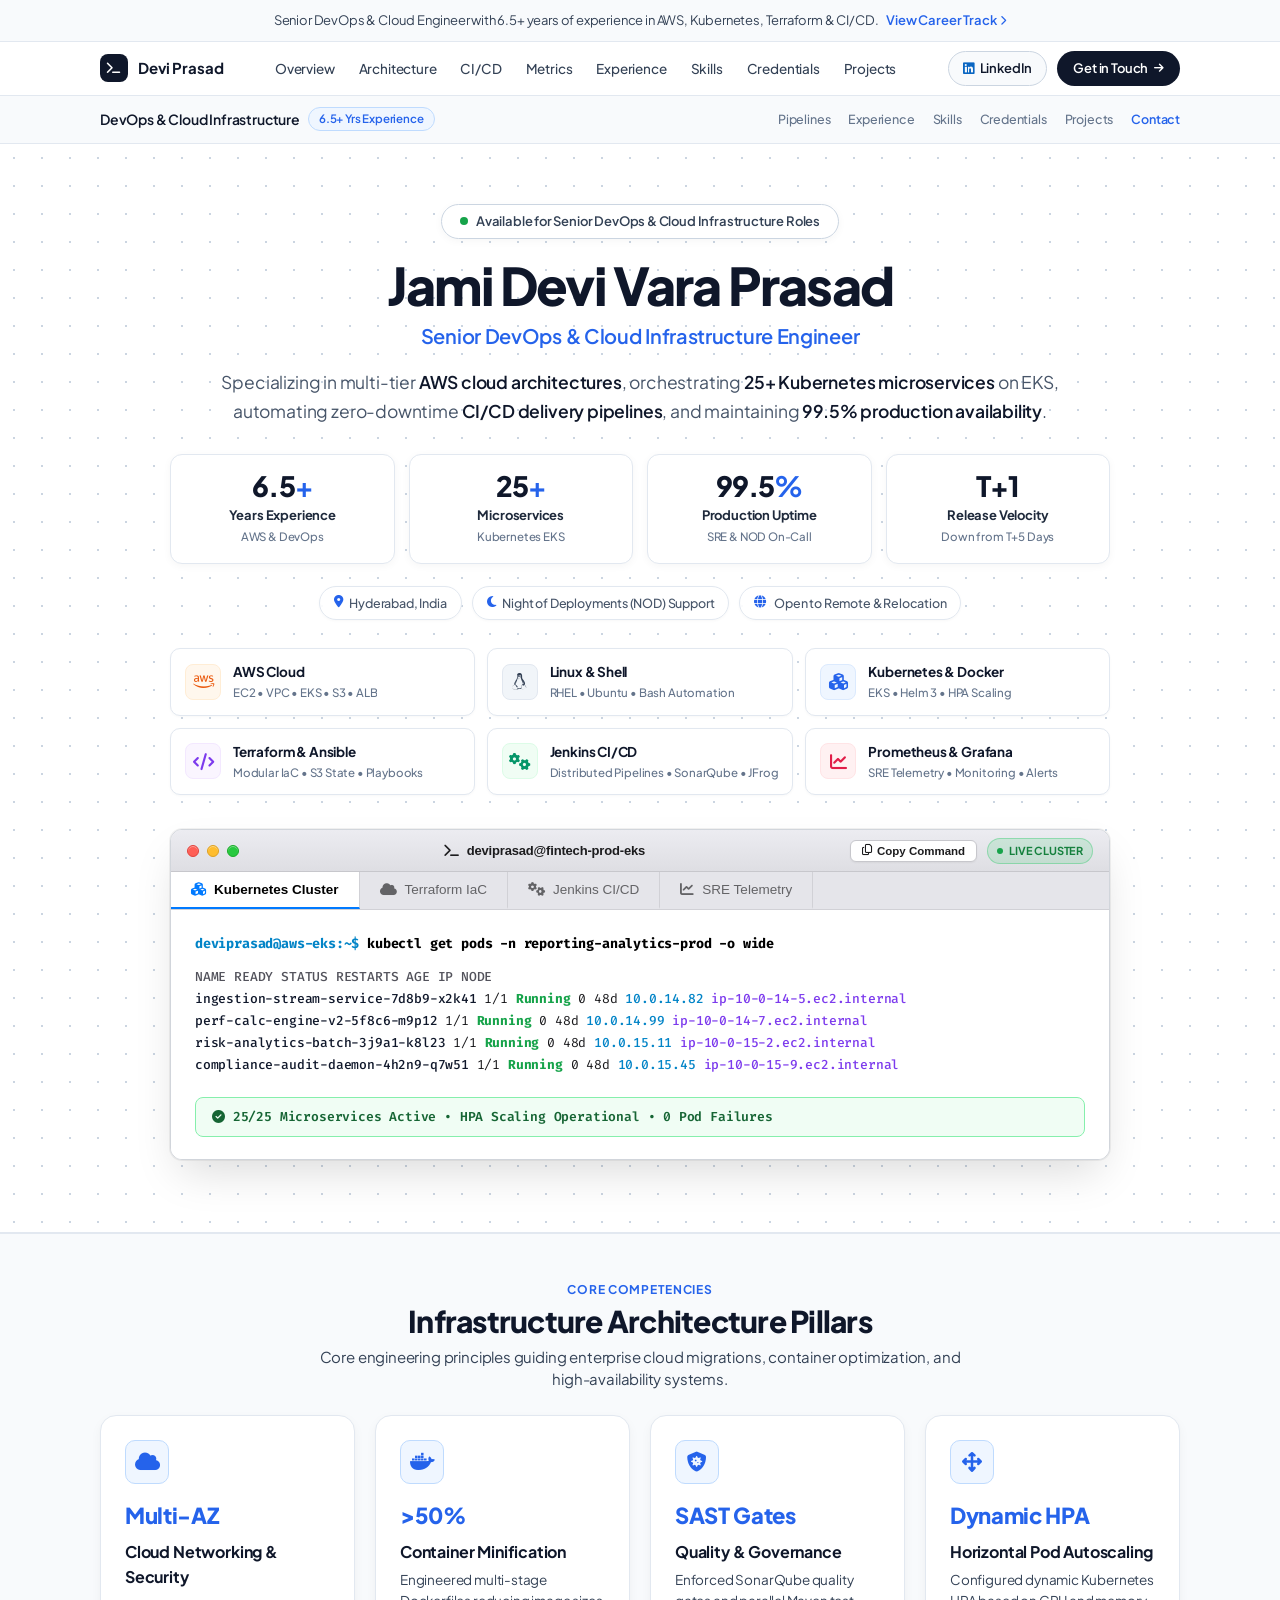
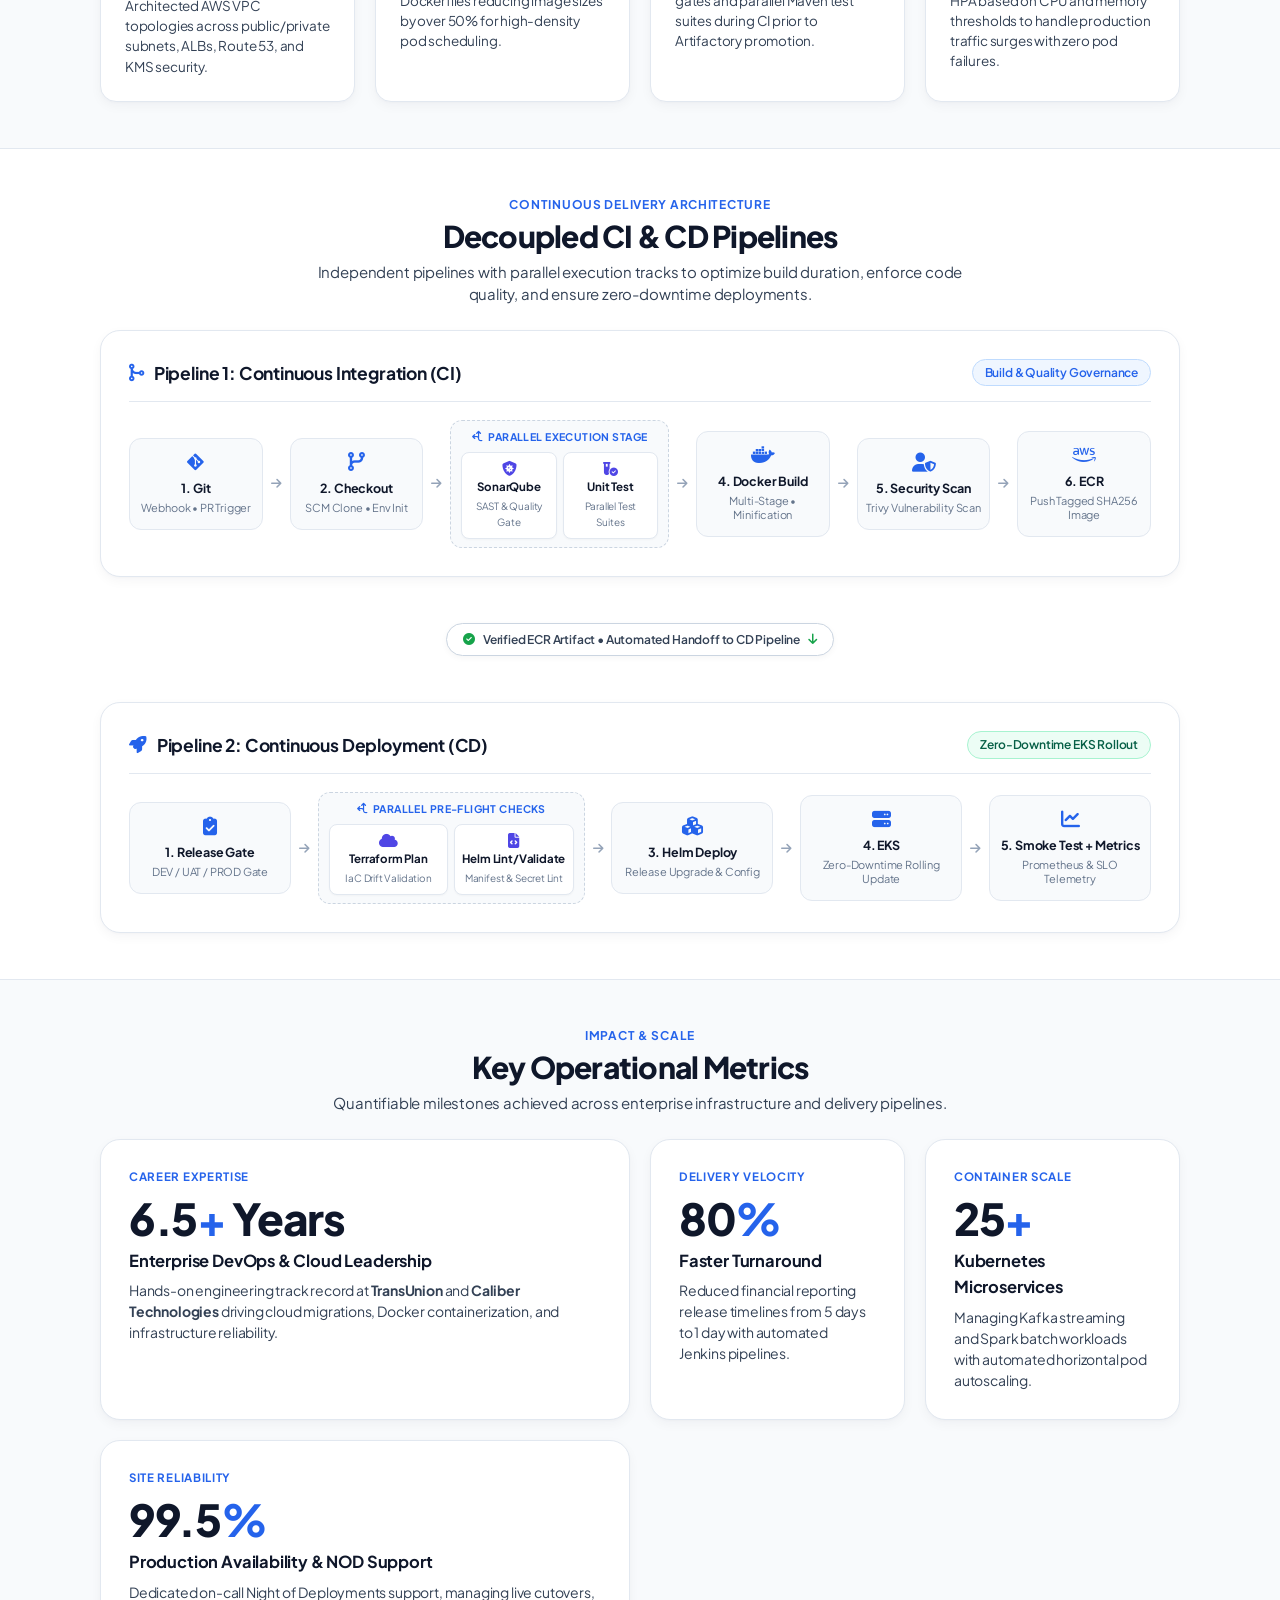
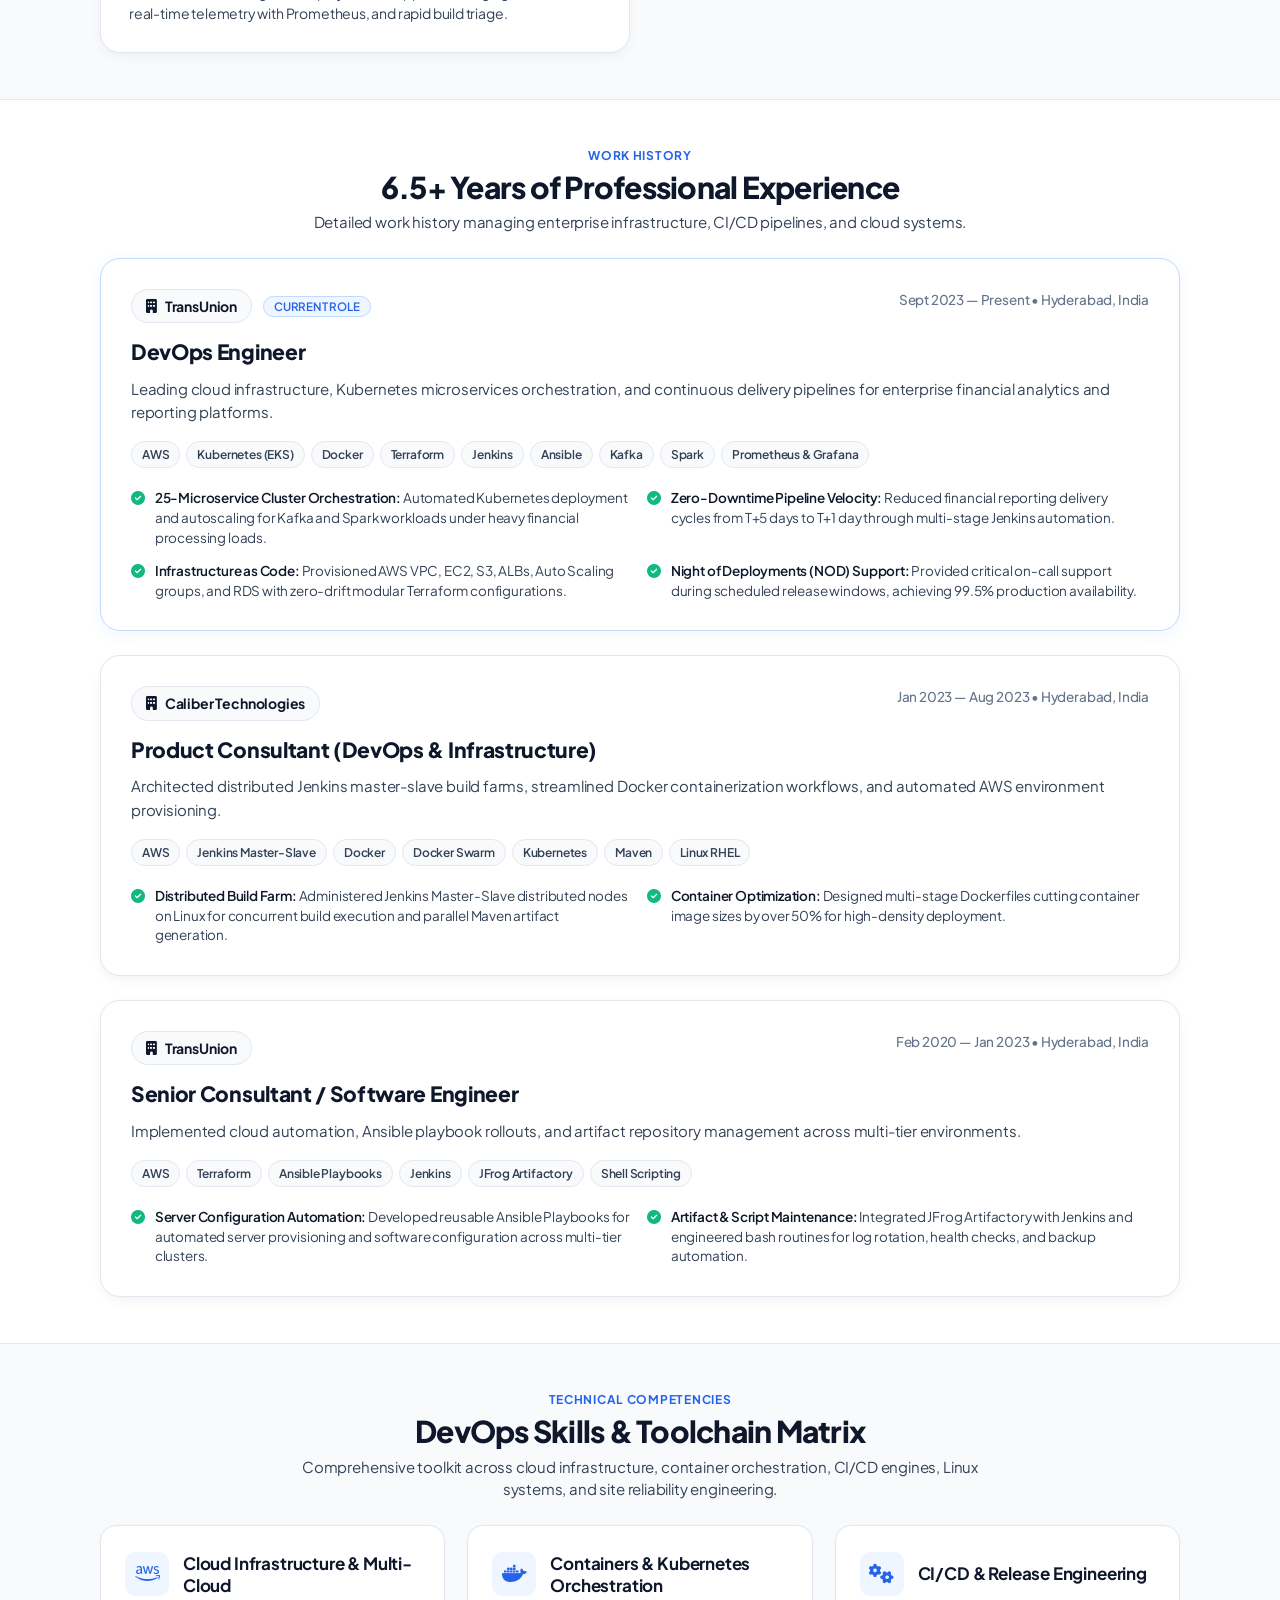
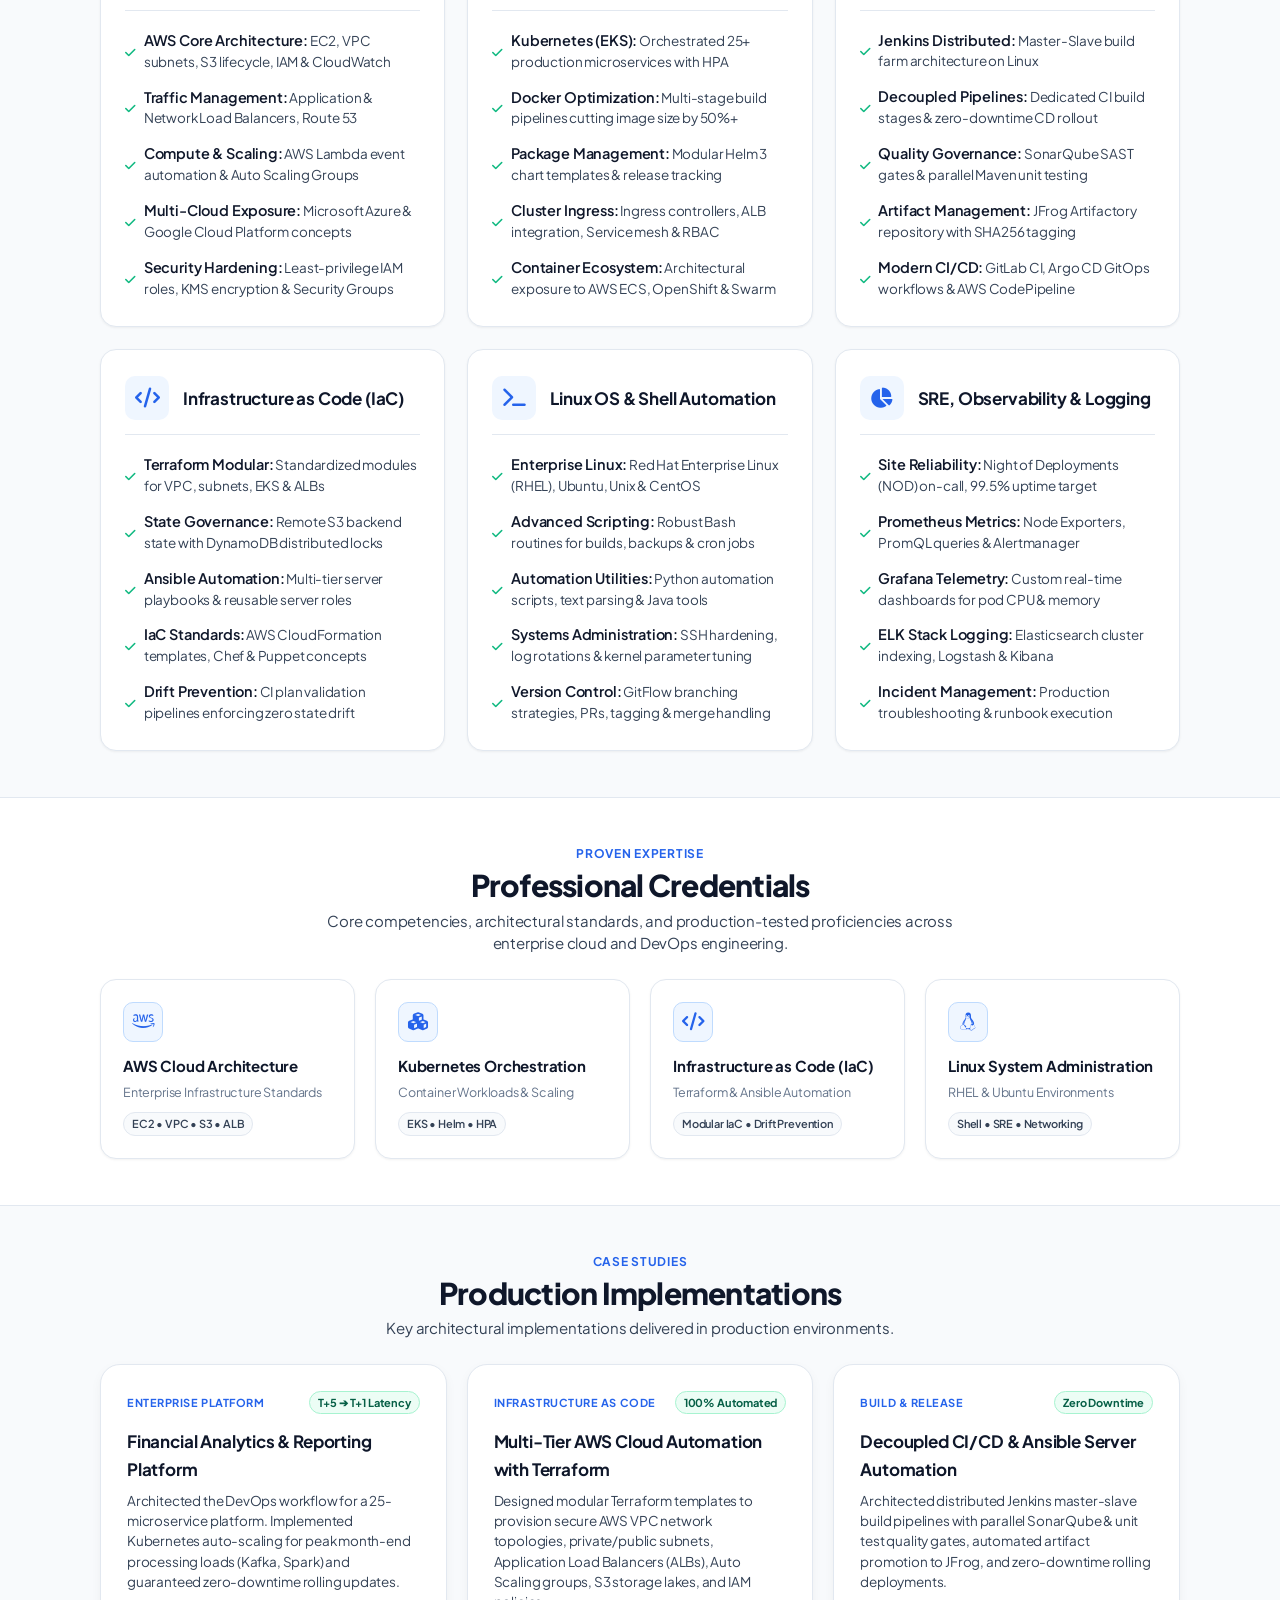
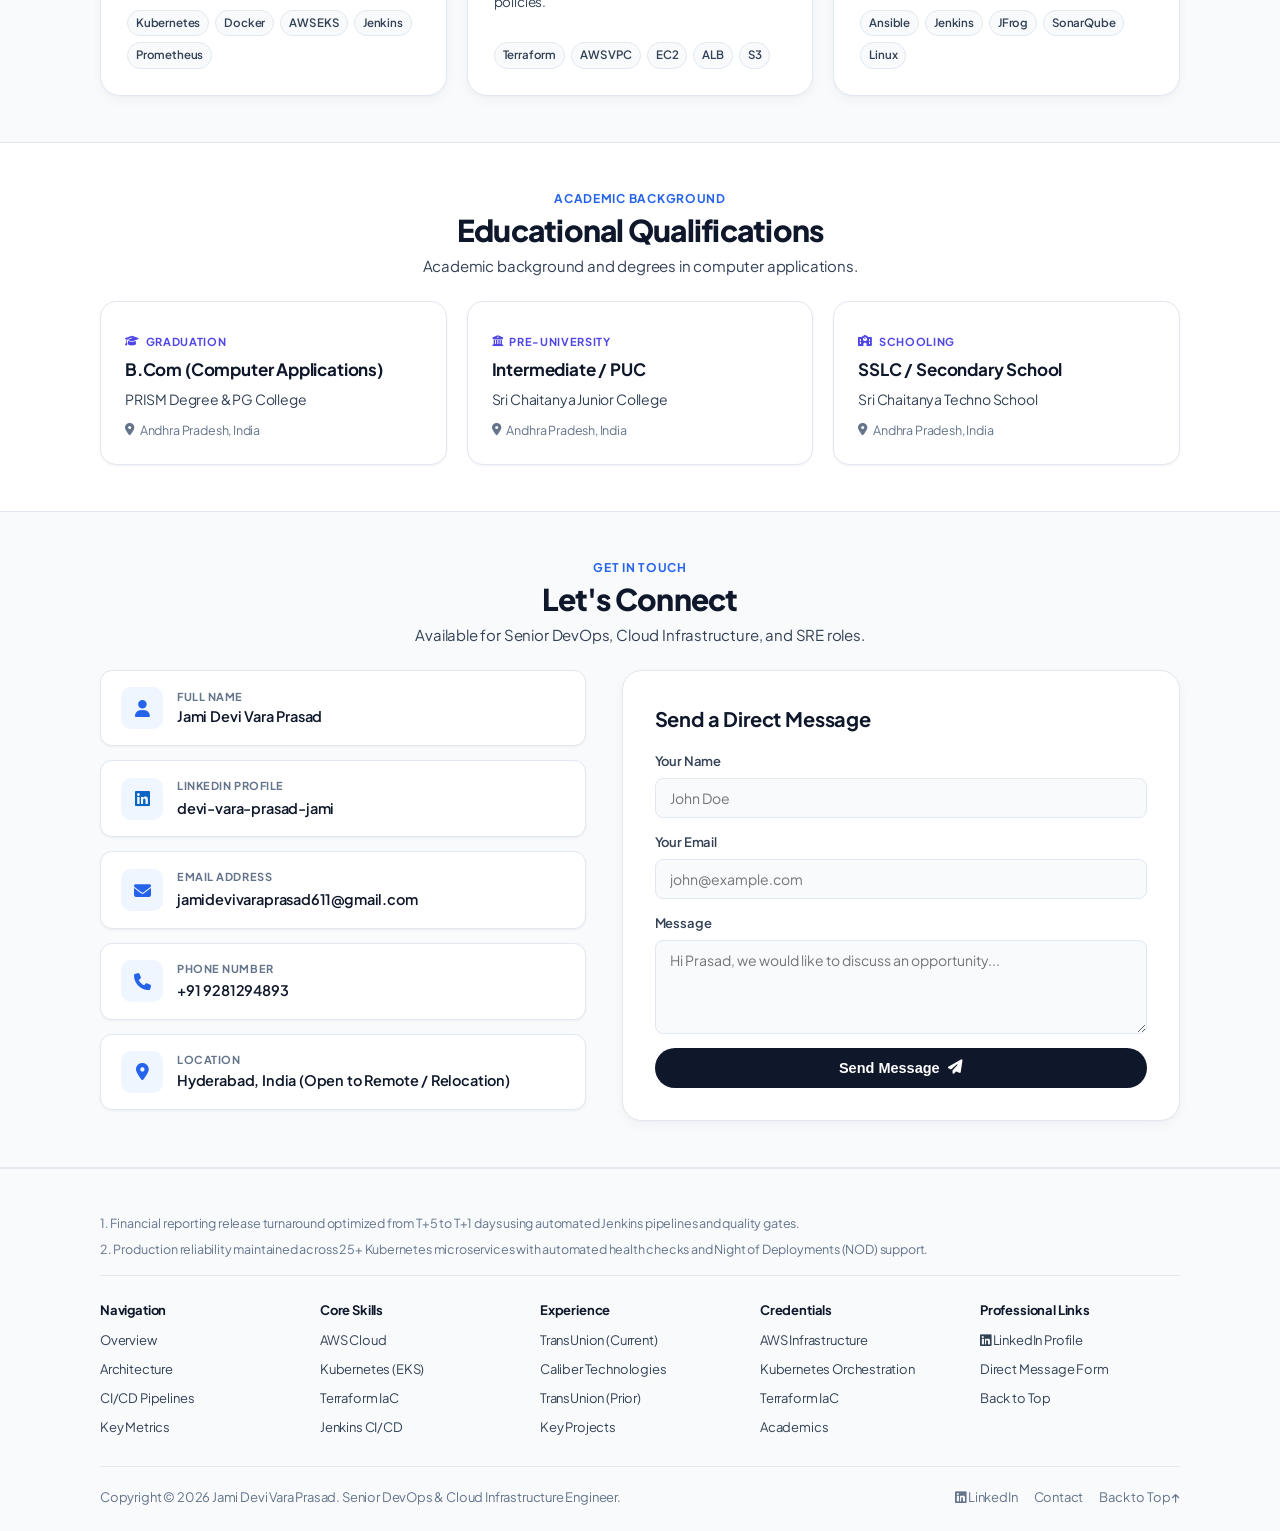
==== commit 06a90b0c: "Enhance DevOps portfolio: executive hero layout, white macOS terminal, decoupled CI/CD flow, and cal" ====
--- a/index.html
+++ b/index.html
@@ -6,7 +6,7 @@
   <title>Jami Devi Vara Prasad — Senior DevOps &amp; Cloud Infrastructure Engineer</title>
   
   <!-- Design System Stylesheet -->
-  <link rel="stylesheet" href="style.css" />
+  <link rel="stylesheet" href="style.css?v=executive-hero-v2" />
   
   <!-- Typography -->
   <link rel="preconnect" href="https://fonts.googleapis.com">
@@ -39,7 +39,7 @@
         <a href="#metrics">Metrics</a>
         <a href="#experience">Experience</a>
         <a href="#skills">Skills</a>
-        <a href="#certifications">Certifications</a>
+        <a href="#credentials">Credentials</a>
         <a href="#projects">Projects</a>
       </nav>
 
@@ -70,7 +70,7 @@
         <a href="#pipelines">Pipelines</a>
         <a href="#experience">Experience</a>
         <a href="#skills">Skills</a>
-        <a href="#certifications">Certifications</a>
+        <a href="#credentials">Credentials</a>
         <a href="#projects">Projects</a>
         <a href="#contact">Contact</a>
       </div>
@@ -80,48 +80,100 @@
   <!-- 4. Hero Section -->
   <section id="hero" class="hero-section">
     <div class="hero-inner">
-      <div class="hero-eyebrow-chip">
-        <span class="dot-status"></span>
-        <span>Senior DevOps &amp; Cloud Infrastructure Engineer</span>
+      <!-- Status Badge -->
+      <div class="hero-status-pill">
+        <span class="pulse-indicator"></span>
+        <span>Available for Senior DevOps &amp; Cloud Infrastructure Roles</span>
       </div>
       
+      <!-- Primary Heading & Subtitle -->
       <h1 class="hero-heading">
-        Cloud Infrastructure, Automation &amp; Continuous Delivery
+        Jami Devi Vara Prasad
       </h1>
-
+      <div class="hero-subtitle">
+        Senior DevOps &amp; Cloud Infrastructure Engineer
+      </div>
+
+      <!-- Lead Summary -->
       <p class="hero-lead">
-        Hi, I'm <strong>Jami Devi Vara Prasad</strong>. I design and manage resilient AWS cloud architectures, orchestrate 25+ Kubernetes microservices, and automate zero-downtime CI/CD pipelines for enterprise financial platforms.
+        Specializing in multi-tier <strong>AWS cloud architectures</strong>, orchestrating <strong>25+ Kubernetes microservices</strong> on EKS, automating zero-downtime <strong>CI/CD delivery pipelines</strong>, and maintaining <strong>99.5% production availability</strong>.
       </p>
 
+      <!-- Executive Impact Metric Bar -->
+      <div class="hero-stats-bar">
+        <div class="hero-stat-card">
+          <div class="stat-number">6.5<span>+</span></div>
+          <div class="stat-label">Years Experience</div>
+          <div class="stat-sub">AWS &amp; DevOps</div>
+        </div>
+        <div class="hero-stat-card">
+          <div class="stat-number">25<span>+</span></div>
+          <div class="stat-label">Microservices</div>
+          <div class="stat-sub">Kubernetes EKS</div>
+        </div>
+        <div class="hero-stat-card">
+          <div class="stat-number">99.5<span>%</span></div>
+          <div class="stat-label">Production Uptime</div>
+          <div class="stat-sub">SRE &amp; NOD On-Call</div>
+        </div>
+        <div class="hero-stat-card">
+          <div class="stat-number">T+1</div>
+          <div class="stat-label">Release Velocity</div>
+          <div class="stat-sub">Down from T+5 Days</div>
+        </div>
+      </div>
+
+      <!-- Location & Working Meta Strip -->
       <div class="hero-meta-row">
         <span class="hero-meta-item"><i class="fa-solid fa-location-dot"></i> Hyderabad, India</span>
-        <span>&bull;</span>
-        <span class="hero-meta-item"><i class="fa-solid fa-briefcase"></i> 6.5+ Years IT Experience</span>
-        <span>&bull;</span>
-        <span class="hero-meta-item"><i class="fa-solid fa-shield-halved"></i> 99.99% Production Uptime</span>
-      </div>
-
-      <div class="hero-buttons-row">
-        <a href="#contact" class="btn-primary-action">
-          <span>Contact Me</span>
-          <i class="fa-solid fa-arrow-right"></i>
-        </a>
-        <a href="https://www.linkedin.com/in/devi-vara-prasad-jami-53a585400/" target="_blank" rel="noopener noreferrer" class="btn-secondary-action">
-          <i class="fa-brands fa-linkedin" style="color: #0a66c2;"></i>
-          <span>View LinkedIn Profile</span>
-        </a>
-        <a href="#pipelines" class="btn-secondary-action">
-          <span>Explore CI/CD Pipelines</span>
-        </a>
-      </div>
-
-      <!-- Quick Specs Row -->
+        <span class="hero-meta-item"><i class="fa-solid fa-moon"></i> Night of Deployments (NOD) Support</span>
+        <span class="hero-meta-item"><i class="fa-solid fa-globe"></i> Open to Remote &amp; Relocation</span>
+      </div>
+
+      <!-- Tech Matrix Grid (Branded Micro-Cards) -->
       <div class="hero-pills-bar">
-        <span class="hero-pill-badge"><i class="fa-brands fa-aws"></i> <strong>AWS Cloud</strong> (EC2, VPC, EKS, S3, ALB)</span>
-        <span class="hero-pill-badge"><i class="fa-solid fa-cubes"></i> <strong>Kubernetes</strong> &amp; Docker Orchestration</span>
-        <span class="hero-pill-badge"><i class="fa-solid fa-code"></i> <strong>Terraform</strong> Modular IaC</span>
-        <span class="hero-pill-badge"><i class="fa-solid fa-gears"></i> <strong>Jenkins</strong> CI/CD Pipelines</span>
-        <span class="hero-pill-badge"><i class="fa-solid fa-chart-line"></i> <strong>Prometheus &amp; Grafana</strong> SRE</span>
+        <div class="hero-pill-badge badge-aws">
+          <div class="pill-icon-box"><i class="fa-brands fa-aws"></i></div>
+          <div class="pill-text-col">
+            <strong>AWS Cloud</strong>
+            <span class="pill-sub">EC2 &bull; VPC &bull; EKS &bull; S3 &bull; ALB</span>
+          </div>
+        </div>
+        <div class="hero-pill-badge badge-linux">
+          <div class="pill-icon-box"><i class="fa-brands fa-linux"></i></div>
+          <div class="pill-text-col">
+            <strong>Linux &amp; Shell</strong>
+            <span class="pill-sub">RHEL &bull; Ubuntu &bull; Bash Automation</span>
+          </div>
+        </div>
+        <div class="hero-pill-badge badge-k8s">
+          <div class="pill-icon-box"><i class="fa-solid fa-cubes"></i></div>
+          <div class="pill-text-col">
+            <strong>Kubernetes &amp; Docker</strong>
+            <span class="pill-sub">EKS &bull; Helm 3 &bull; HPA Scaling</span>
+          </div>
+        </div>
+        <div class="hero-pill-badge badge-tf">
+          <div class="pill-icon-box"><i class="fa-solid fa-code"></i></div>
+          <div class="pill-text-col">
+            <strong>Terraform &amp; Ansible</strong>
+            <span class="pill-sub">Modular IaC &bull; S3 State &bull; Playbooks</span>
+          </div>
+        </div>
+        <div class="hero-pill-badge badge-jenkins">
+          <div class="pill-icon-box"><i class="fa-solid fa-gears"></i></div>
+          <div class="pill-text-col">
+            <strong>Jenkins CI/CD</strong>
+            <span class="pill-sub">Distributed Pipelines &bull; SonarQube &bull; JFrog</span>
+          </div>
+        </div>
+        <div class="hero-pill-badge badge-sre">
+          <div class="pill-icon-box"><i class="fa-solid fa-chart-line"></i></div>
+          <div class="pill-text-col">
+            <strong>Prometheus &amp; Grafana</strong>
+            <span class="pill-sub">SRE Telemetry &bull; Monitoring &bull; Alerts</span>
+          </div>
+        </div>
       </div>
 
       <!-- 5. Interactive macOS Terminal Console -->
@@ -134,7 +186,8 @@
           </div>
 
           <div class="terminal-title">
-            <i class="fa-solid fa-terminal"></i> zsh &mdash; deviprasad@fintech-prod-eks
+            <i class="fa-solid fa-terminal"></i>
+            <span class="term-title-text">deviprasad@fintech-prod-eks</span>
           </div>
 
           <div class="terminal-actions-top">
@@ -143,23 +196,23 @@
               <span id="copyBtnText">Copy Command</span>
             </button>
             <div class="terminal-live-tag">
-              <span class="pulse-dot"></span> LIVE CLUSTER
+              <span class="pulse-dot"></span> <span class="live-tag-text">LIVE CLUSTER</span>
             </div>
           </div>
         </div>
 
         <div class="terminal-tabs">
           <button class="terminal-tab-btn active" data-tab="k8s">
-            <i class="fa-solid fa-cubes"></i> Kubernetes Cluster
+            <i class="fa-solid fa-cubes"></i> <span>Kubernetes Cluster</span>
           </button>
           <button class="terminal-tab-btn" data-tab="terraform">
-            <i class="fa-solid fa-cloud"></i> Terraform IaC
+            <i class="fa-solid fa-cloud"></i> <span>Terraform IaC</span>
           </button>
           <button class="terminal-tab-btn" data-tab="cicd">
-            <i class="fa-solid fa-gears"></i> Jenkins CI/CD
+            <i class="fa-solid fa-gears"></i> <span>Jenkins CI/CD</span>
           </button>
           <button class="terminal-tab-btn" data-tab="sre">
-            <i class="fa-solid fa-chart-line"></i> SRE Telemetry
+            <i class="fa-solid fa-chart-line"></i> <span>SRE Telemetry</span>
           </button>
         </div>
 
@@ -167,46 +220,54 @@
           <!-- K8s Pane -->
           <div class="term-pane active" id="pane-k8s" data-command="kubectl get pods -n reporting-analytics-prod -o wide">
             <div class="term-cmd-line"><span class="term-prompt">deviprasad@aws-eks:~$</span> <span class="term-cmd">kubectl get pods -n reporting-analytics-prod -o wide</span></div>
-            <div class="term-muted">NAME                                      READY   STATUS    RESTARTS   AGE    IP             NODE</div>
-            <div>ingestion-stream-service-7d8b9-x2k41      1/1     <span style="color:#34d399;">Running</span>   0          48d    10.0.14.82     ip-10-0-14-5.ec2.internal</div>
-            <div>perf-calc-engine-v2-5f8c6-m9p12           1/1     <span style="color:#34d399;">Running</span>   0          48d    10.0.14.99     ip-10-0-14-7.ec2.internal</div>
-            <div>risk-analytics-batch-3j9a1-k8l23          1/1     <span style="color:#34d399;">Running</span>   0          48d    10.0.15.11     ip-10-0-15-2.ec2.internal</div>
-            <div>compliance-audit-daemon-4h2n9-q7w51       1/1     <span style="color:#34d399;">Running</span>   0          48d    10.0.15.45     ip-10-0-15-9.ec2.internal</div>
+            <div class="term-log-content">
+              <div class="term-muted">NAME                                      READY   STATUS    RESTARTS   AGE    IP             NODE</div>
+              <div><span class="k8s-pod-name">ingestion-stream-service-7d8b9-x2k41</span>      1/1     <span class="k8s-running">Running</span>   0          48d    <span class="k8s-ip">10.0.14.82</span>     <span class="k8s-node">ip-10-0-14-5.ec2.internal</span></div>
+              <div><span class="k8s-pod-name">perf-calc-engine-v2-5f8c6-m9p12</span>           1/1     <span class="k8s-running">Running</span>   0          48d    <span class="k8s-ip">10.0.14.99</span>     <span class="k8s-node">ip-10-0-14-7.ec2.internal</span></div>
+              <div><span class="k8s-pod-name">risk-analytics-batch-3j9a1-k8l23</span>          1/1     <span class="k8s-running">Running</span>   0          48d    <span class="k8s-ip">10.0.15.11</span>     <span class="k8s-node">ip-10-0-15-2.ec2.internal</span></div>
+              <div><span class="k8s-pod-name">compliance-audit-daemon-4h2n9-q7w51</span>       1/1     <span class="k8s-running">Running</span>   0          48d    <span class="k8s-ip">10.0.15.45</span>     <span class="k8s-node">ip-10-0-15-9.ec2.internal</span></div>
+            </div>
             <div class="term-success-box">
-              <i class="fa-solid fa-circle-check"></i> 25/25 Microservices Active &bull; HPA Scaling Operational &bull; 0 Pod Failures
+              <i class="fa-solid fa-circle-check"></i> <span>25/25 Microservices Active &bull; HPA Scaling Operational &bull; 0 Pod Failures</span>
             </div>
           </div>
 
           <!-- Terraform Pane -->
           <div class="term-pane" id="pane-terraform" data-command="terraform apply -auto-approve">
             <div class="term-cmd-line"><span class="term-prompt">deviprasad@iac-control:~$</span> <span class="term-cmd">terraform apply -auto-approve</span></div>
-            <div class="term-muted">aws_vpc.production: Refreshing state... [id=vpc-089fa21e90]</div>
-            <div class="term-muted">aws_eks_cluster.reporting_cluster: Refreshing state... [id=eks-fintech-prod]</div>
-            <div class="term-muted">aws_alb.ingress_controller: Plan: 0 to add, 0 to change, 0 to destroy.</div>
+            <div class="term-log-content">
+              <div><span class="tf-resource">aws_vpc.production</span>: <span class="tf-state">Refreshing state...</span> <span class="term-muted">[id=vpc-089fa21e90]</span></div>
+              <div><span class="tf-resource">aws_eks_cluster.reporting_cluster</span>: <span class="tf-state">Refreshing state...</span> <span class="term-muted">[id=eks-fintech-prod]</span></div>
+              <div><span class="tf-resource">aws_alb.ingress_controller</span>: Plan: 0 to add, 0 to change, 0 to destroy.</div>
+            </div>
             <div class="term-success-box">
-              <i class="fa-solid fa-circle-check"></i> Apply complete! Resources: 142 managed, 0 configuration drifts detected.
+              <i class="fa-solid fa-circle-check"></i> <span>Apply complete! Resources: 142 managed, 0 configuration drifts detected.</span>
             </div>
           </div>
 
           <!-- CI/CD Pane -->
           <div class="term-pane" id="pane-cicd" data-command="jenkins-cli build reporting-pipeline-v2.8 --watch">
             <div class="term-cmd-line"><span class="term-prompt">deviprasad@jenkins-master:~$</span> <span class="term-cmd">jenkins-cli build reporting-pipeline-v2.8 --watch</span></div>
-            <div class="term-muted">[Stage: Checkout] ➔ Git commit sha: 9e4f201 (Branch: main)</div>
-            <div class="term-muted">[Stage: Parallel Checks] ➔ SonarQube Quality Gate PASSED &bull; Maven Unit Tests (142/142 PASSED)</div>
-            <div class="term-muted">[Stage: Docker Build &amp; JFrog] ➔ Image tagged sha256:4b219 published to Artifactory</div>
+            <div class="term-log-content">
+              <div><span class="ci-stage">[Stage: Checkout]</span> ➔ Git commit sha: <span style="color:#0284c7; font-weight:600;">9e4f201</span> (Branch: <span style="color:#b45309; font-weight:600;">main</span>)</div>
+              <div><span class="ci-stage">[Stage: Parallel Checks]</span> ➔ SonarQube Quality Gate <span class="ci-pass">PASSED</span> &bull; Maven Unit Tests (<span class="ci-pass">142/142 PASSED</span>)</div>
+              <div><span class="ci-stage">[Stage: Docker Build &amp; JFrog]</span> ➔ Image tagged <span style="color:#0284c7; font-weight:600;">sha256:4b219</span> published to Artifactory</div>
+            </div>
             <div class="term-success-box">
-              <i class="fa-solid fa-circle-check"></i> [Stage: Separate CD Deployment] Zero-Downtime EKS Rollout SUCCESS across DEV, UAT &amp; PROD.
+              <i class="fa-solid fa-circle-check"></i> <span>[Stage: Separate CD] Zero-Downtime EKS Rollout SUCCESS across DEV, UAT &amp; PROD.</span>
             </div>
           </div>
 
           <!-- SRE Pane -->
           <div class="term-pane" id="pane-sre" data-command="promtool query instant http://localhost:9090 'up{job=&quot;kubernetes-nodes&quot;}'">
             <div class="term-cmd-line"><span class="term-prompt">deviprasad@prometheus:~$</span> <span class="term-cmd">promtool query instant http://localhost:9090 'up{job="kubernetes-nodes"}'</span></div>
-            <div class="term-muted">cluster_health: 1.0 (100% HEALTHY)</div>
-            <div class="term-muted">release_cycle_latency: T+1 Day (Down from T+5 Days)</div>
-            <div class="term-muted">production_uptime: 99.99% (Night of Deployments Support Active)</div>
+            <div class="term-log-content">
+              <div><span style="color:#64748b; font-weight:600;">cluster_health:</span> <span style="color:#16a34a; font-weight:700;">1.0 (100% HEALTHY)</span></div>
+              <div><span style="color:#64748b; font-weight:600;">release_cycle_latency:</span> <span style="color:#2563eb; font-weight:700;">T+1 Day (Down from T+5 Days)</span></div>
+              <div><span style="color:#64748b; font-weight:600;">production_uptime:</span> <span style="color:#16a34a; font-weight:700;">99.5% (Night of Deployments Support Active)</span></div>
+            </div>
             <div class="term-success-box">
-              <i class="fa-solid fa-circle-check"></i> SLOs Met: 99.99% Availability &bull; 0 Critical Production Incidents.
+              <i class="fa-solid fa-circle-check"></i> <span>SLOs Met: 99.5% Availability &bull; 0 Critical Production Incidents.</span>
             </div>
           </div>
         </div>
@@ -221,37 +282,37 @@
         <span class="section-eyebrow">Core Competencies</span>
         <h2 class="section-title">Infrastructure Architecture Pillars</h2>
         <p class="section-desc">
-          Core engineering principles guiding enterprise cloud migrations, container orchestration, and high-availability systems.
+          Core engineering principles guiding enterprise cloud migrations, container optimization, and high-availability systems.
         </p>
       </div>
 
       <div class="pillars-grid">
         <div class="pillar-card">
-          <div class="pillar-icon"><i class="fa-solid fa-cubes"></i></div>
-          <div class="pillar-stat">25+</div>
-          <h3 class="pillar-name">Microservices Orchestration</h3>
-          <p class="pillar-desc">Automated Kubernetes deployment and HPA scaling for Kafka and Spark batch workloads.</p>
+          <div class="pillar-icon"><i class="fa-solid fa-cloud"></i></div>
+          <div class="pillar-stat">Multi-AZ</div>
+          <h3 class="pillar-name">Cloud Networking &amp; Security</h3>
+          <p class="pillar-desc">Architected AWS VPC topologies across public/private subnets, ALBs, Route 53, and KMS security.</p>
         </div>
 
         <div class="pillar-card">
-          <div class="pillar-icon"><i class="fa-solid fa-bolt-lightning"></i></div>
-          <div class="pillar-stat">T+1</div>
-          <h3 class="pillar-name">Release Velocity</h3>
-          <p class="pillar-desc">Streamlined financial reporting delivery turnaround from 5 days down to 1 day.</p>
+          <div class="pillar-icon"><i class="fa-brands fa-docker"></i></div>
+          <div class="pillar-stat">&gt;50%</div>
+          <h3 class="pillar-name">Container Minification</h3>
+          <p class="pillar-desc">Engineered multi-stage Dockerfiles reducing image sizes by over 50% for high-density pod scheduling.</p>
         </div>
 
         <div class="pillar-card">
-          <div class="pillar-icon"><i class="fa-solid fa-shield-halved"></i></div>
-          <div class="pillar-stat">99.99%</div>
-          <h3 class="pillar-name">Production SRE</h3>
-          <p class="pillar-desc">On-call Night of Deployments (NOD) support with Prometheus monitoring and zero live regressions.</p>
+          <div class="pillar-icon"><i class="fa-solid fa-shield-virus"></i></div>
+          <div class="pillar-stat">SAST Gates</div>
+          <h3 class="pillar-name">Quality &amp; Governance</h3>
+          <p class="pillar-desc">Enforced SonarQube quality gates and parallel Maven test suites during CI prior to Artifactory promotion.</p>
         </div>
 
         <div class="pillar-card">
-          <div class="pillar-icon"><i class="fa-solid fa-code"></i></div>
-          <div class="pillar-stat">100%</div>
-          <h3 class="pillar-name">Modular IaC</h3>
-          <p class="pillar-desc">Reusable Terraform modules for AWS VPC, ALBs, EC2, and RDS with remote state locking.</p>
+          <div class="pillar-icon"><i class="fa-solid fa-arrows-up-down-left-right"></i></div>
+          <div class="pillar-stat">Dynamic HPA</div>
+          <h3 class="pillar-name">Horizontal Pod Autoscaling</h3>
+          <p class="pillar-desc">Configured dynamic Kubernetes HPA based on CPU and memory thresholds to handle production traffic surges with zero pod failures.</p>
         </div>
       </div>
     </div>
@@ -270,25 +331,36 @@
 
       <div class="pipelines-container">
         
-        <!-- Pipeline 1: CI -->
+        <!-- Pipeline 1: CI (Continuous Integration) -->
         <div class="pipeline-box">
           <div class="pipeline-head">
             <div class="pipeline-head-title">
               <i class="fa-solid fa-code-merge"></i>
               <span>Pipeline 1: Continuous Integration (CI)</span>
             </div>
-            <span class="pipeline-head-badge">Build &amp; Code Quality</span>
+            <span class="pipeline-head-badge">Build &amp; Quality Governance</span>
           </div>
 
           <div class="pipeline-flow">
+            <!-- Step 1: Git -->
             <div class="pipe-step">
               <i class="fa-brands fa-git-alt"></i>
-              <div class="pipe-step-title">1. SCM Checkout</div>
-              <div class="pipe-step-desc">Git webhook &bull; Branch trigger &bull; Matrix init</div>
+              <div class="pipe-step-title">1. Git</div>
+              <div class="pipe-step-desc">Webhook &bull; PR Trigger</div>
             </div>
 
             <div class="pipe-arrow"><i class="fa-solid fa-arrow-right"></i></div>
 
+            <!-- Step 2: Checkout -->
+            <div class="pipe-step">
+              <i class="fa-solid fa-code-branch"></i>
+              <div class="pipe-step-title">2. Checkout</div>
+              <div class="pipe-step-desc">SCM Clone &bull; Env Init</div>
+            </div>
+
+            <div class="pipe-arrow"><i class="fa-solid fa-arrow-right"></i></div>
+
+            <!-- Step 3: Parallel Execution (SonarQube & Unit Test) -->
             <div class="pipe-parallel-box">
               <div class="parallel-indicator">
                 <i class="fa-solid fa-arrows-split-up-and-left"></i> Parallel Execution Stage
@@ -296,54 +368,76 @@
               <div class="parallel-cards-row">
                 <div class="parallel-mini-card">
                   <i class="fa-solid fa-shield-virus"></i>
-                  <span class="m-title">SonarQube Scan</span>
+                  <span class="m-title">SonarQube</span>
                   <span class="m-desc">SAST &amp; Quality Gate</span>
                 </div>
                 <div class="parallel-mini-card">
                   <i class="fa-solid fa-vial-circle-check"></i>
-                  <span class="m-title">Maven Unit Tests</span>
-                  <span class="m-desc">Parallel test suites</span>
+                  <span class="m-title">Unit Test</span>
+                  <span class="m-desc">Parallel Test Suites</span>
                 </div>
               </div>
             </div>
 
             <div class="pipe-arrow"><i class="fa-solid fa-arrow-right"></i></div>
 
+            <!-- Step 4: Docker Build -->
             <div class="pipe-step">
               <i class="fa-brands fa-docker"></i>
-              <div class="pipe-step-title">3. Container Build</div>
-              <div class="pipe-step-desc">Multi-stage Dockerfile &bull; Image minification</div>
+              <div class="pipe-step-title">4. Docker Build</div>
+              <div class="pipe-step-desc">Multi-Stage &bull; Minification</div>
             </div>
 
             <div class="pipe-arrow"><i class="fa-solid fa-arrow-right"></i></div>
 
+            <!-- Step 5: Security Scan -->
             <div class="pipe-step">
-              <i class="fa-solid fa-box-archive"></i>
-              <div class="pipe-step-title">4. Registry Push</div>
-              <div class="pipe-step-desc">JFrog Artifactory &bull; Tagged SHA256 release</div>
-            </div>
-          </div>
-        </div>
-
-        <!-- Pipeline 2: CD -->
+              <i class="fa-solid fa-user-shield"></i>
+              <div class="pipe-step-title">5. Security Scan</div>
+              <div class="pipe-step-desc">Trivy Vulnerability Scan</div>
+            </div>
+
+            <div class="pipe-arrow"><i class="fa-solid fa-arrow-right"></i></div>
+
+            <!-- Step 6: ECR -->
+            <div class="pipe-step">
+              <i class="fa-brands fa-aws"></i>
+              <div class="pipe-step-title">6. ECR</div>
+              <div class="pipe-step-desc">Push Tagged SHA256 Image</div>
+            </div>
+          </div>
+        </div>
+
+        <!-- Pipeline Handoff Connector -->
+        <div class="pipeline-connector-bridge">
+          <div class="bridge-badge">
+            <i class="fa-solid fa-circle-check"></i>
+            <span>Verified ECR Artifact &bull; Automated Handoff to CD Pipeline</span>
+            <i class="fa-solid fa-arrow-down"></i>
+          </div>
+        </div>
+
+        <!-- Pipeline 2: CD (Continuous Deployment) -->
         <div class="pipeline-box">
           <div class="pipeline-head">
             <div class="pipeline-head-title">
               <i class="fa-solid fa-rocket"></i>
               <span>Pipeline 2: Continuous Deployment (CD)</span>
             </div>
-            <span class="pipeline-head-badge green">Zero-Downtime Rollout</span>
+            <span class="pipeline-head-badge green">Zero-Downtime EKS Rollout</span>
           </div>
 
           <div class="pipeline-flow">
+            <!-- Step 1: Release Gate -->
             <div class="pipe-step">
               <i class="fa-solid fa-clipboard-check"></i>
               <div class="pipe-step-title">1. Release Gate</div>
-              <div class="pipe-step-desc">Artifact verified &bull; DEV/UAT/PROD trigger</div>
+              <div class="pipe-step-desc">DEV / UAT / PROD Gate</div>
             </div>
 
             <div class="pipe-arrow"><i class="fa-solid fa-arrow-right"></i></div>
 
+            <!-- Step 2: Parallel Pre-Flight (Terraform Plan & Helm Lint/Validate) -->
             <div class="pipe-parallel-box">
               <div class="parallel-indicator">
                 <i class="fa-solid fa-arrows-split-up-and-left"></i> Parallel Pre-Flight Checks
@@ -352,30 +446,41 @@
                 <div class="parallel-mini-card">
                   <i class="fa-solid fa-cloud"></i>
                   <span class="m-title">Terraform Plan</span>
-                  <span class="m-desc">IaC drift validation</span>
+                  <span class="m-desc">IaC Drift Validation</span>
                 </div>
                 <div class="parallel-mini-card">
                   <i class="fa-solid fa-file-code"></i>
-                  <span class="m-title">Helm Lint &amp; Secrets</span>
-                  <span class="m-desc">Manifest &amp; secret checks</span>
+                  <span class="m-title">Helm Lint/Validate</span>
+                  <span class="m-desc">Manifest &amp; Secret Lint</span>
                 </div>
               </div>
             </div>
 
             <div class="pipe-arrow"><i class="fa-solid fa-arrow-right"></i></div>
 
+            <!-- Step 3: Helm Deploy -->
             <div class="pipe-step">
               <i class="fa-solid fa-cubes"></i>
-              <div class="pipe-step-title">3. EKS Rollout</div>
-              <div class="pipe-step-desc">Zero-downtime rolling update across 25+ pods</div>
+              <div class="pipe-step-title">3. Helm Deploy</div>
+              <div class="pipe-step-desc">Release Upgrade &amp; Config</div>
             </div>
 
             <div class="pipe-arrow"><i class="fa-solid fa-arrow-right"></i></div>
 
+            <!-- Step 4: EKS -->
+            <div class="pipe-step">
+              <i class="fa-solid fa-server"></i>
+              <div class="pipe-step-title">4. EKS</div>
+              <div class="pipe-step-desc">Zero-Downtime Rolling Update</div>
+            </div>
+
+            <div class="pipe-arrow"><i class="fa-solid fa-arrow-right"></i></div>
+
+            <!-- Step 5: Smoke Test + Metrics -->
             <div class="pipe-step">
               <i class="fa-solid fa-chart-line"></i>
-              <div class="pipe-step-title">4. SRE Verification</div>
-              <div class="pipe-step-desc">Prometheus &amp; Grafana health verification</div>
+              <div class="pipe-step-title">5. Smoke Test + Metrics</div>
+              <div class="pipe-step-desc">Prometheus &amp; SLO Telemetry</div>
             </div>
           </div>
         </div>
@@ -430,7 +535,7 @@
         <div class="bento-cell bento-span-2">
           <div>
             <span class="bento-cell-tag">SITE RELIABILITY</span>
-            <div class="bento-cell-stat">99.99<span>%</span></div>
+            <div class="bento-cell-stat">99.5<span>%</span></div>
             <h3 class="bento-cell-title">Production Availability &amp; NOD Support</h3>
             <p class="bento-cell-text">
               Dedicated on-call Night of Deployments support, managing live cutovers, real-time telemetry with Prometheus, and rapid build triage.
@@ -446,7 +551,7 @@
     <div class="container-narrow">
       <div class="section-header">
         <span class="section-eyebrow">Work History</span>
-        <h2 class="section-title">6.5 Years of Professional Experience</h2>
+        <h2 class="section-title">6.5+ Years of Professional Experience</h2>
         <p class="section-desc">Detailed work history managing enterprise infrastructure, CI/CD pipelines, and cloud systems.</p>
       </div>
 
@@ -493,7 +598,7 @@
             </div>
             <div class="role-bullet">
               <i class="fa-solid fa-circle-check"></i>
-              <div><strong>Night of Deployments (NOD) Support:</strong> Provided critical on-call support during scheduled release windows, achieving 99.99% production availability.</div>
+              <div><strong>Night of Deployments (NOD) Support:</strong> Provided critical on-call support during scheduled release windows, achieving 99.5% production availability.</div>
             </div>
           </div>
         </div>
@@ -568,137 +673,137 @@
     </div>
   </section>
 
-  <!-- 10. Technical Skills Matrix (Symmetrical 3x2 Grid) -->
+  <!-- 10. Technical Skills & Toolchain Matrix (Symmetrical 3x2 Grid) -->
   <section id="skills" class="section-wrapper bg-subtle">
     <div class="container-narrow">
       <div class="section-header">
         <span class="section-eyebrow">Technical Competencies</span>
-        <h2 class="section-title">Skills &amp; Toolchain Matrix</h2>
-        <p class="section-desc">Comprehensive toolkit across cloud infrastructure, container orchestration, and CI/CD engines.</p>
+        <h2 class="section-title">DevOps Skills &amp; Toolchain Matrix</h2>
+        <p class="section-desc">Comprehensive toolkit across cloud infrastructure, container orchestration, CI/CD engines, Linux systems, and site reliability engineering.</p>
       </div>
 
       <div class="skills-matrix-grid">
+        <!-- Card 1: Cloud Architecture -->
         <div class="skill-card">
           <div class="skill-card-head">
-            <div class="skill-icon"><i class="fa-solid fa-cloud"></i></div>
-            <h3 class="skill-title">Cloud &amp; Networking</h3>
+            <div class="skill-icon"><i class="fa-brands fa-aws"></i></div>
+            <h3 class="skill-title">Cloud Infrastructure &amp; Multi-Cloud</h3>
           </div>
           <ul class="skill-items">
-            <li><i class="fa-solid fa-check"></i> AWS EC2 &amp; Auto Scaling Groups</li>
-            <li><i class="fa-solid fa-check"></i> AWS VPC &amp; Subnet Topologies</li>
-            <li><i class="fa-solid fa-check"></i> S3 Bucket Lifecycle &amp; Policies</li>
-            <li><i class="fa-solid fa-check"></i> ALB / NLB Load Balancers</li>
-            <li><i class="fa-solid fa-check"></i> AWS Lambda &amp; Serverless</li>
-            <li><i class="fa-solid fa-check"></i> IAM Roles, Policies &amp; CloudWatch</li>
+            <li><i class="fa-solid fa-check"></i> <div><strong>AWS Core Architecture:</strong> EC2, VPC subnets, S3 lifecycle, IAM &amp; CloudWatch</div></li>
+            <li><i class="fa-solid fa-check"></i> <div><strong>Traffic Management:</strong> Application &amp; Network Load Balancers, Route 53</div></li>
+            <li><i class="fa-solid fa-check"></i> <div><strong>Compute &amp; Scaling:</strong> AWS Lambda event automation &amp; Auto Scaling Groups</div></li>
+            <li><i class="fa-solid fa-check"></i> <div><strong>Multi-Cloud Exposure:</strong> Microsoft Azure &amp; Google Cloud Platform concepts</div></li>
+            <li><i class="fa-solid fa-check"></i> <div><strong>Security Hardening:</strong> Least-privilege IAM roles, KMS encryption &amp; Security Groups</div></li>
           </ul>
         </div>
 
+        <!-- Card 2: Containers & Kubernetes -->
         <div class="skill-card">
           <div class="skill-card-head">
             <div class="skill-icon"><i class="fa-brands fa-docker"></i></div>
-            <h3 class="skill-title">Containers &amp; Kubernetes</h3>
+            <h3 class="skill-title">Containers &amp; Kubernetes Orchestration</h3>
           </div>
           <ul class="skill-items">
-            <li><i class="fa-solid fa-check"></i> Kubernetes (EKS &amp; Self-Managed)</li>
-            <li><i class="fa-solid fa-check"></i> Docker Multi-Stage Image Builds</li>
-            <li><i class="fa-solid fa-check"></i> Helm 3 Charts &amp; Templating</li>
-            <li><i class="fa-solid fa-check"></i> Horizontal Pod Autoscaler (HPA)</li>
-            <li><i class="fa-solid fa-check"></i> Ingress Controllers &amp; Services</li>
-            <li><i class="fa-solid fa-check"></i> Docker Swarm Orchestration</li>
+            <li><i class="fa-solid fa-check"></i> <div><strong>Kubernetes (EKS):</strong> Orchestrated 25+ production microservices with HPA</div></li>
+            <li><i class="fa-solid fa-check"></i> <div><strong>Docker Optimization:</strong> Multi-stage build pipelines cutting image size by 50%+</div></li>
+            <li><i class="fa-solid fa-check"></i> <div><strong>Package Management:</strong> Modular Helm 3 chart templates &amp; release tracking</div></li>
+            <li><i class="fa-solid fa-check"></i> <div><strong>Cluster Ingress:</strong> Ingress controllers, ALB integration, Service mesh &amp; RBAC</div></li>
+            <li><i class="fa-solid fa-check"></i> <div><strong>Container Ecosystem:</strong> Architectural exposure to AWS ECS, OpenShift &amp; Swarm</div></li>
           </ul>
         </div>
 
+        <!-- Card 3: CI/CD & Delivery Engines -->
         <div class="skill-card">
           <div class="skill-card-head">
             <div class="skill-icon"><i class="fa-solid fa-gears"></i></div>
-            <h3 class="skill-title">CI/CD &amp; Automation</h3>
+            <h3 class="skill-title">CI/CD &amp; Release Engineering</h3>
           </div>
           <ul class="skill-items">
-            <li><i class="fa-solid fa-check"></i> Jenkins Master-Slave Nodes</li>
-            <li><i class="fa-solid fa-check"></i> Decoupled CI &amp; CD Pipelines</li>
-            <li><i class="fa-solid fa-check"></i> Parallel Testing &amp; Quality Gates</li>
-            <li><i class="fa-solid fa-check"></i> Terraform Modular IaC</li>
-            <li><i class="fa-solid fa-check"></i> Ansible Playbooks &amp; Server Roles</li>
-            <li><i class="fa-solid fa-check"></i> JFrog Artifactory &amp; SonarQube</li>
+            <li><i class="fa-solid fa-check"></i> <div><strong>Jenkins Distributed:</strong> Master-Slave build farm architecture on Linux</div></li>
+            <li><i class="fa-solid fa-check"></i> <div><strong>Decoupled Pipelines:</strong> Dedicated CI build stages &amp; zero-downtime CD rollout</div></li>
+            <li><i class="fa-solid fa-check"></i> <div><strong>Quality Governance:</strong> SonarQube SAST gates &amp; parallel Maven unit testing</div></li>
+            <li><i class="fa-solid fa-check"></i> <div><strong>Artifact Management:</strong> JFrog Artifactory repository with SHA256 tagging</div></li>
+            <li><i class="fa-solid fa-check"></i> <div><strong>Modern CI/CD:</strong> GitLab CI, Argo CD GitOps workflows &amp; AWS CodePipeline</div></li>
           </ul>
         </div>
 
+        <!-- Card 4: Infrastructure as Code & Config -->
+        <div class="skill-card">
+          <div class="skill-card-head">
+            <div class="skill-icon"><i class="fa-solid fa-code"></i></div>
+            <h3 class="skill-title">Infrastructure as Code (IaC)</h3>
+          </div>
+          <ul class="skill-items">
+            <li><i class="fa-solid fa-check"></i> <div><strong>Terraform Modular:</strong> Standardized modules for VPC, subnets, EKS &amp; ALBs</div></li>
+            <li><i class="fa-solid fa-check"></i> <div><strong>State Governance:</strong> Remote S3 backend state with DynamoDB distributed locks</div></li>
+            <li><i class="fa-solid fa-check"></i> <div><strong>Ansible Automation:</strong> Multi-tier server playbooks &amp; reusable server roles</div></li>
+            <li><i class="fa-solid fa-check"></i> <div><strong>IaC Standards:</strong> AWS CloudFormation templates, Chef &amp; Puppet concepts</div></li>
+            <li><i class="fa-solid fa-check"></i> <div><strong>Drift Prevention:</strong> CI plan validation pipelines enforcing zero state drift</div></li>
+          </ul>
+        </div>
+
+        <!-- Card 5: Operating Systems & Scripting -->
+        <div class="skill-card">
+          <div class="skill-card-head">
+            <div class="skill-icon"><i class="fa-solid fa-terminal"></i></div>
+            <h3 class="skill-title">Linux OS &amp; Shell Automation</h3>
+          </div>
+          <ul class="skill-items">
+            <li><i class="fa-solid fa-check"></i> <div><strong>Enterprise Linux:</strong> Red Hat Enterprise Linux (RHEL), Ubuntu, Unix &amp; CentOS</div></li>
+            <li><i class="fa-solid fa-check"></i> <div><strong>Advanced Scripting:</strong> Robust Bash routines for builds, backups &amp; cron jobs</div></li>
+            <li><i class="fa-solid fa-check"></i> <div><strong>Automation Utilities:</strong> Python automation scripts, text parsing &amp; Java tools</div></li>
+            <li><i class="fa-solid fa-check"></i> <div><strong>Systems Administration:</strong> SSH hardening, log rotations &amp; kernel parameter tuning</div></li>
+            <li><i class="fa-solid fa-check"></i> <div><strong>Version Control:</strong> GitFlow branching strategies, PRs, tagging &amp; merge handling</div></li>
+          </ul>
+        </div>
+
+        <!-- Card 6: SRE, Observability & Log Analytics -->
         <div class="skill-card">
           <div class="skill-card-head">
             <div class="skill-icon"><i class="fa-solid fa-chart-pie"></i></div>
-            <h3 class="skill-title">SRE &amp; Observability</h3>
+            <h3 class="skill-title">SRE, Observability &amp; Logging</h3>
           </div>
           <ul class="skill-items">
-            <li><i class="fa-solid fa-check"></i> Prometheus Metric Exporters</li>
-            <li><i class="fa-solid fa-check"></i> Grafana Custom Dashboards</li>
-            <li><i class="fa-solid fa-check"></i> Alertmanager Alert Routing</li>
-            <li><i class="fa-solid fa-check"></i> Night of Deployments (NOD) Support</li>
-            <li><i class="fa-solid fa-check"></i> Zero-Downtime Rollout Strategy</li>
-            <li><i class="fa-solid fa-check"></i> SLO / SLA Target Tracking</li>
+            <li><i class="fa-solid fa-check"></i> <div><strong>Site Reliability:</strong> Night of Deployments (NOD) on-call, 99.5% uptime target</div></li>
+            <li><i class="fa-solid fa-check"></i> <div><strong>Prometheus Metrics:</strong> Node Exporters, PromQL queries &amp; Alertmanager</div></li>
+            <li><i class="fa-solid fa-check"></i> <div><strong>Grafana Telemetry:</strong> Custom real-time dashboards for pod CPU &amp; memory</div></li>
+            <li><i class="fa-solid fa-check"></i> <div><strong>ELK Stack Logging:</strong> Elasticsearch cluster indexing, Logstash &amp; Kibana</div></li>
+            <li><i class="fa-solid fa-check"></i> <div><strong>Incident Management:</strong> Production troubleshooting &amp; runbook execution</div></li>
           </ul>
         </div>
-
-        <div class="skill-card">
-          <div class="skill-card-head">
-            <div class="skill-icon"><i class="fa-solid fa-terminal"></i></div>
-            <h3 class="skill-title">Scripting &amp; Linux</h3>
-          </div>
-          <ul class="skill-items">
-            <li><i class="fa-solid fa-check"></i> Advanced Bash &amp; Shell Scripting</li>
-            <li><i class="fa-solid fa-check"></i> Python Automation Utilities</li>
-            <li><i class="fa-solid fa-check"></i> Linux (RHEL, Ubuntu, CentOS)</li>
-            <li><i class="fa-solid fa-check"></i> Git &amp; GitFlow Branching Models</li>
-            <li><i class="fa-solid fa-check"></i> YAML &amp; JSON Configuration</li>
-            <li><i class="fa-solid fa-check"></i> Apache Tomcat &amp; HTTP Servers</li>
-          </ul>
-        </div>
-
-        <div class="skill-card">
-          <div class="skill-card-head">
-            <div class="skill-icon"><i class="fa-solid fa-users"></i></div>
-            <h3 class="skill-title">Enterprise Tools</h3>
-          </div>
-          <ul class="skill-items">
-            <li><i class="fa-solid fa-check"></i> Jira Agile Sprints &amp; Epics</li>
-            <li><i class="fa-solid fa-check"></i> Confluence Architecture Docs</li>
-            <li><i class="fa-solid fa-check"></i> Maven &amp; ANT Build Automation</li>
-            <li><i class="fa-solid fa-check"></i> Microsoft SharePoint Collaboration</li>
-            <li><i class="fa-solid fa-check"></i> Incident Escalation Management</li>
-            <li><i class="fa-solid fa-check"></i> Security &amp; Compliance Checks</li>
-          </ul>
-        </div>
       </div>
     </div>
   </section>
 
-  <!-- 11. Certifications & Specialized Credentials -->
-  <section id="certifications" class="section-wrapper">
+  <!-- 11. Professional Credentials & Core Standards -->
+  <section id="credentials" class="section-wrapper">
     <div class="container-narrow">
       <div class="section-header">
-        <span class="section-eyebrow">Professional Credentials</span>
-        <h2 class="section-title">Certifications &amp; Core Standards</h2>
-        <p class="section-desc">Industry-standard proficiencies in cloud architecture, containers, infrastructure as code, and Linux administration.</p>
+        <span class="section-eyebrow">Proven Expertise</span>
+        <h2 class="section-title">Professional Credentials</h2>
+        <p class="section-desc">Core competencies, architectural standards, and production-tested proficiencies across enterprise cloud and DevOps engineering.</p>
       </div>
 
       <div class="certs-grid">
         <div class="cert-card">
           <div class="cert-icon"><i class="fa-brands fa-aws"></i></div>
           <h3 class="cert-title">AWS Cloud Architecture</h3>
-          <p class="cert-issuer">Amazon Web Services</p>
-          <span class="cert-badge-tag">Core Infrastructure</span>
+          <p class="cert-issuer">Enterprise Infrastructure Standards</p>
+          <span class="cert-badge-tag">EC2 &bull; VPC &bull; S3 &bull; ALB</span>
         </div>
 
         <div class="cert-card">
           <div class="cert-icon"><i class="fa-solid fa-cubes"></i></div>
           <h3 class="cert-title">Kubernetes Orchestration</h3>
-          <p class="cert-issuer">EKS &amp; Container Architecture</p>
+          <p class="cert-issuer">Container Workloads &amp; Scaling</p>
           <span class="cert-badge-tag">EKS &bull; Helm &bull; HPA</span>
         </div>
 
         <div class="cert-card">
           <div class="cert-icon"><i class="fa-solid fa-code"></i></div>
-          <h3 class="cert-title">Terraform Infrastructure as Code</h3>
-          <p class="cert-issuer">HashiCorp Standards</p>
+          <h3 class="cert-title">Infrastructure as Code (IaC)</h3>
+          <p class="cert-issuer">Terraform &amp; Ansible Automation</p>
           <span class="cert-badge-tag">Modular IaC &bull; Drift Prevention</span>
         </div>
 
@@ -955,9 +1060,9 @@
         <div class="footer-col">
           <h4>Credentials</h4>
           <ul>
-            <li><a href="#certifications">AWS Architecture</a></li>
-            <li><a href="#certifications">Kubernetes (CKA)</a></li>
-            <li><a href="#certifications">Terraform IaC</a></li>
+            <li><a href="#credentials">AWS Infrastructure</a></li>
+            <li><a href="#credentials">Kubernetes Orchestration</a></li>
+            <li><a href="#credentials">Terraform IaC</a></li>
             <li><a href="#education">Academics</a></li>
           </ul>
         </div>
@@ -975,10 +1080,9 @@
       <div class="footer-bottom">
         <div>Copyright &copy; 2026 Jami Devi Vara Prasad. Senior DevOps &amp; Cloud Infrastructure Engineer.</div>
         <div class="footer-links-row">
-          <a href="https://www.linkedin.com/in/devi-vara-prasad-jami-53a585400/" target="_blank" rel="noopener noreferrer">LinkedIn</a>
-          <a href="#hero">Privacy Policy</a>
-          <a href="#hero">Terms of Use</a>
-          <a href="#hero">Back to Top</a>
+          <a href="https://www.linkedin.com/in/devi-vara-prasad-jami-53a585400/" target="_blank" rel="noopener noreferrer"><i class="fa-brands fa-linkedin"></i> LinkedIn</a>
+          <a href="#contact">Contact</a>
+          <a href="#hero">Back to Top <i class="fa-solid fa-arrow-up" style="font-size: 10px;"></i></a>
         </div>
       </div>
     </div>
--- a/style.css
+++ b/style.css
@@ -298,62 +298,134 @@
 }
 
 /* -----------------------------------------------------------------------------
- * 2. Hero Section
+ * 2. Hero Section (Executive Engineering Architecture)
  * -------------------------------------------------------------------------- */
 .hero-section {
-  padding: 64px 20px 76px;
-  background: linear-gradient(180deg, #f8fafc 0%, #ffffff 100%);
+  padding: 60px 20px 72px;
+  background: radial-gradient(circle at 50% 0%, #f1f5f9 0%, #ffffff 85%);
+  background-image: radial-gradient(#cbd5e1 1.1px, transparent 1.1px);
+  background-size: 28px 28px;
   text-align: center;
+  border-bottom: 1px solid var(--border-light);
+  position: relative;
 }
 
 .hero-inner {
-  max-width: 980px;
+  max-width: 1040px;
   margin: 0 auto;
-}
-
-.hero-eyebrow-chip {
+  display: flex;
+  flex-direction: column;
+  align-items: center;
+}
+
+.hero-status-pill {
   display: inline-flex;
   align-items: center;
   gap: 8px;
-  background: #ffffff;
-  border: 1px solid var(--border-medium);
-  padding: 6px 16px;
+  background: rgba(255, 255, 255, 0.95);
+  border: 1px solid #cbd5e1;
+  padding: 6px 18px;
   border-radius: var(--radius-pill);
   font-size: 13px;
   font-weight: 600;
-  color: var(--text-secondary);
+  color: #334155;
   margin-bottom: 18px;
-  box-shadow: var(--shadow-subtle);
-}
-
-.hero-eyebrow-chip .dot-status {
+  box-shadow: 0 2px 8px rgba(0, 0, 0, 0.04);
+  backdrop-filter: blur(8px);
+}
+
+.pulse-indicator {
   width: 8px;
   height: 8px;
   border-radius: 50%;
-  background: var(--accent-green);
+  background: #16a34a;
+  animation: pulseGreen 2s infinite;
+  flex-shrink: 0;
 }
 
 .hero-heading {
-  font-size: 48px;
-  line-height: 1.16;
+  font-size: 52px;
+  line-height: 1.1;
   font-weight: 800;
-  letter-spacing: -0.03em;
-  color: var(--text-primary);
+  letter-spacing: -0.035em;
+  color: #0f172a;
+  margin-bottom: 6px;
+}
+
+.hero-subtitle {
+  font-size: 20px;
+  font-weight: 600;
+  color: var(--accent-primary);
+  letter-spacing: -0.015em;
   margin-bottom: 16px;
 }
 
 .hero-lead {
-  font-size: 18.5px;
-  line-height: 1.55;
+  font-size: 17.5px;
+  line-height: 1.65;
   font-weight: 400;
-  color: var(--text-secondary);
-  max-width: 800px;
+  color: #475569;
+  max-width: 840px;
+  margin: 0 auto 28px;
+  text-align: center;
+}
+
+.hero-lead strong {
+  color: #0f172a;
+  font-weight: 600;
+}
+
+/* Executive Metric Counter Bar */
+.hero-stats-bar {
+  display: grid;
+  grid-template-columns: repeat(4, 1fr);
+  gap: 14px;
+  width: 100%;
+  max-width: 940px;
   margin: 0 auto 22px;
 }
 
-.hero-lead strong {
-  color: var(--text-primary);
-  font-weight: 600;
+.hero-stat-card {
+  background: #ffffff;
+  border: 1px solid #e2e8f0;
+  border-radius: 12px;
+  padding: 16px 12px;
+  text-align: center;
+  box-shadow: 0 2px 8px rgba(0, 0, 0, 0.04);
+  transition: all 0.2s var(--ease-smooth);
+}
+
+.hero-stat-card:hover {
+  border-color: #cbd5e1;
+  transform: translateY(-2px);
+  box-shadow: 0 8px 20px rgba(0, 0, 0, 0.06);
+}
+
+.hero-stat-card .stat-number {
+  font-size: 28px;
+  font-weight: 800;
+  color: #0f172a;
+  line-height: 1.1;
+  letter-spacing: -0.025em;
+}
+
+.hero-stat-card .stat-number span {
+  color: var(--accent-primary);
+  font-weight: 700;
+}
+
+.hero-stat-card .stat-label {
+  font-size: 13px;
+  font-weight: 700;
+  color: #1e293b;
+  margin-top: 4px;
+}
+
+.hero-stat-card .stat-sub {
+  font-size: 11.5px;
+  font-weight: 500;
+  color: #64748b;
+  margin-top: 2px;
 }
 
 .hero-meta-row {
@@ -361,217 +433,229 @@
   align-items: center;
   justify-content: center;
   flex-wrap: wrap;
-  gap: 16px;
-  font-size: 14px;
-  color: var(--text-tertiary);
+  gap: 10px;
   margin-bottom: 28px;
 }
 
 .hero-meta-item {
+  background: rgba(255, 255, 255, 0.9);
+  border: 1px solid #e2e8f0;
+  padding: 6px 14px;
+  border-radius: var(--radius-pill);
+  font-size: 12.5px;
+  font-weight: 500;
+  color: #475569;
   display: inline-flex;
   align-items: center;
-  gap: 6px;
+  gap: 7px;
+  box-shadow: 0 1px 3px rgba(0, 0, 0, 0.03);
 }
 
 .hero-meta-item i {
   color: var(--accent-primary);
-}
-
-.hero-buttons-row {
-  display: flex;
-  align-items: center;
-  justify-content: center;
-  flex-wrap: wrap;
+  font-size: 12.5px;
+}
+
+/* Branded Tech Matrix Grid (3 Columns x 2 Rows) */
+.hero-pills-bar {
+  display: grid;
+  grid-template-columns: repeat(3, 1fr);
+  grid-template-rows: repeat(2, auto);
   gap: 12px;
-  margin-bottom: 38px;
-}
-
-.btn-primary-action {
-  background: #0f172a;
-  color: #ffffff;
-  font-size: 14.5px;
-  font-weight: 600;
-  padding: 11px 24px;
-  border-radius: var(--radius-pill);
-  display: inline-flex;
-  align-items: center;
-  gap: 8px;
-  box-shadow: 0 4px 12px rgba(15, 23, 42, 0.15);
-  transition: all 0.2s var(--ease-smooth);
-}
-
-.btn-primary-action:hover {
-  background: var(--accent-primary);
-  transform: translateY(-1px);
-  box-shadow: 0 6px 18px rgba(37, 99, 235, 0.25);
-}
-
-.btn-secondary-action {
-  background: #ffffff;
-  border: 1px solid var(--border-medium);
-  color: var(--text-primary);
-  font-size: 14.5px;
-  font-weight: 600;
-  padding: 11px 24px;
-  border-radius: var(--radius-pill);
-  display: inline-flex;
-  align-items: center;
-  gap: 8px;
-  box-shadow: var(--shadow-subtle);
-  transition: all 0.2s var(--ease-smooth);
-}
-
-.btn-secondary-action:hover {
-  background: var(--bg-subtle);
-  border-color: var(--border-strong);
-  transform: translateY(-1px);
-}
-
-.btn-resume-action {
-  background: var(--accent-subtle);
-  border: 1px solid var(--accent-border);
-  color: var(--accent-primary);
-  font-size: 14.5px;
-  font-weight: 600;
-  padding: 11px 22px;
-  border-radius: var(--radius-pill);
-  display: inline-flex;
-  align-items: center;
-  gap: 8px;
-  transition: all 0.2s var(--ease-smooth);
-}
-
-.btn-resume-action:hover {
-  background: #dbeafe;
-  border-color: var(--accent-primary);
-  transform: translateY(-1px);
-}
-
-/* Quick Specs Row */
-.hero-pills-bar {
-  display: flex;
-  flex-wrap: wrap;
-  justify-content: center;
-  gap: 10px;
-  margin-bottom: 36px;
+  margin: 0 auto 34px;
+  width: 100%;
+  max-width: 940px;
 }
 
 .hero-pill-badge {
   background: #ffffff;
-  border: 1px solid var(--border-light);
-  padding: 7px 15px;
-  border-radius: var(--radius-pill);
-  font-size: 13px;
+  border: 1px solid #e2e8f0;
+  padding: 12px 14px;
+  border-radius: 10px;
+  display: flex;
+  align-items: center;
+  gap: 12px;
+  box-shadow: 0 1px 3px rgba(0, 0, 0, 0.03);
+  transition: all 0.2s var(--ease-smooth);
+  text-align: left;
+}
+
+.hero-pill-badge:hover {
+  border-color: #cbd5e1;
+  transform: translateY(-2px);
+  box-shadow: 0 6px 16px rgba(0, 0, 0, 0.06);
+}
+
+.pill-icon-box {
+  width: 36px;
+  height: 36px;
+  border-radius: 8px;
+  display: flex;
+  align-items: center;
+  justify-content: center;
+  font-size: 17px;
+  flex-shrink: 0;
+}
+
+.badge-aws .pill-icon-box { background: #fff7ed; color: #ea580c; border: 1px solid #ffedd5; }
+.badge-linux .pill-icon-box { background: #f1f5f9; color: #334155; border: 1px solid #e2e8f0; }
+.badge-k8s .pill-icon-box { background: #eff6ff; color: #2563eb; border: 1px solid #dbeafe; }
+.badge-tf .pill-icon-box { background: #faf5ff; color: #7c3aed; border: 1px solid #f3e8ff; }
+.badge-jenkins .pill-icon-box { background: #f0fdf4; color: #059669; border: 1px solid #dcfce7; }
+.badge-sre .pill-icon-box { background: #fff1f2; color: #e11d48; border: 1px solid #ffe4e6; }
+
+.pill-text-col {
+  display: flex;
+  flex-direction: column;
+  gap: 2px;
+  min-width: 0;
+}
+
+.pill-text-col strong {
+  font-size: 13.5px;
+  font-weight: 700;
+  color: #0f172a;
+}
+
+.pill-text-col .pill-sub {
+  font-size: 11.5px;
   font-weight: 500;
-  color: var(--text-secondary);
-  display: inline-flex;
-  align-items: center;
-  gap: 7px;
-  box-shadow: var(--shadow-subtle);
-}
-
-.hero-pill-badge i {
-  color: var(--accent-primary);
-}
-
-.hero-pill-badge strong {
-  color: var(--text-primary);
+  color: #64748b;
+  white-space: nowrap;
+  overflow: hidden;
+  text-overflow: ellipsis;
 }
 
 /* -----------------------------------------------------------------------------
- * 3. macOS Terminal Window with Copy Utility
+ * 3. macOS Terminal Window (Default Apple White Theme with Black Letters)
  * -------------------------------------------------------------------------- */
 .terminal-window {
   max-width: 940px;
+  width: 100%;
   margin: 0 auto;
-  border-radius: var(--radius-lg);
-  background: #1e293b;
-  border: 1px solid #334155;
-  box-shadow: var(--shadow-mac);
+  border-radius: 12px;
+  background: #ffffff;
+  border: 1px solid #d1d5db;
+  box-shadow: 0 20px 45px -10px rgba(0, 0, 0, 0.15), 0 0 0 1px rgba(0, 0, 0, 0.05);
   overflow: hidden;
   text-align: left;
 }
 
 .terminal-titlebar {
-  background: #0f172a;
+  background: linear-gradient(180deg, #ececf1 0%, #dedee3 100%);
   height: 42px;
   padding: 0 16px;
   display: flex;
   align-items: center;
   justify-content: space-between;
-  border-bottom: 1px solid #334155;
+  border-bottom: 1px solid #c7c7cc;
+  gap: 10px;
 }
 
 .terminal-dots {
   display: flex;
   gap: 8px;
+  flex-shrink: 0;
 }
 
 .dot {
-  width: 11px;
-  height: 11px;
+  width: 12px;
+  height: 12px;
   border-radius: 50%;
   display: inline-block;
-}
-
-.dot-red { background: #ef4444; }
-.dot-yellow { background: #f59e0b; }
-.dot-green { background: #10b981; }
+  position: relative;
+  transition: all 0.15s ease;
+}
+
+.dot-red {
+  background: #ff5f56;
+  border: 1px solid #e0443e;
+  box-shadow: inset 0 1px 0 rgba(255, 255, 255, 0.4);
+}
+
+.dot-yellow {
+  background: #ffbd2e;
+  border: 1px solid #dea123;
+  box-shadow: inset 0 1px 0 rgba(255, 255, 255, 0.4);
+}
+
+.dot-green {
+  background: #27c93f;
+  border: 1px solid #1aab29;
+  box-shadow: inset 0 1px 0 rgba(255, 255, 255, 0.4);
+}
 
 .terminal-title {
-  font-size: 12.5px;
-  font-weight: 500;
-  color: #94a3b8;
+  font-size: 13px;
+  font-weight: 600;
+  color: #1c1c1e;
+  font-family: -apple-system, BlinkMacSystemFont, "SF Pro Text", "Segoe UI", Roboto, sans-serif;
   display: flex;
   align-items: center;
   gap: 8px;
+  overflow: hidden;
+  text-overflow: ellipsis;
+  white-space: nowrap;
+  min-width: 0;
+}
+
+.term-title-text {
+  overflow: hidden;
+  text-overflow: ellipsis;
+  white-space: nowrap;
+  color: #1c1c1e;
 }
 
 .terminal-actions-top {
   display: flex;
   align-items: center;
   gap: 10px;
+  flex-shrink: 0;
 }
 
 .btn-copy-cmd {
-  background: rgba(255, 255, 255, 0.08);
-  border: 1px solid rgba(255, 255, 255, 0.15);
-  color: #cbd5e1;
+  background: #ffffff;
+  border: 1px solid #c7c7cc;
+  color: #1c1c1e;
   font-size: 11.5px;
-  font-weight: 500;
-  padding: 3px 10px;
-  border-radius: var(--radius-sm);
+  font-weight: 600;
+  padding: 4px 11px;
+  border-radius: 6px;
   cursor: pointer;
   display: inline-flex;
   align-items: center;
   gap: 5px;
+  box-shadow: 0 1px 2px rgba(0, 0, 0, 0.05);
   transition: all 0.15s ease;
+  white-space: nowrap;
 }
 
 .btn-copy-cmd:hover {
-  background: rgba(255, 255, 255, 0.18);
-  color: #ffffff;
+  background: #f4f4f5;
+  border-color: #a1a1aa;
 }
 
 .terminal-live-tag {
   font-size: 11px;
   font-weight: 700;
-  color: #10b981;
-  background: rgba(16, 185, 129, 0.15);
-  border: 1px solid rgba(16, 185, 129, 0.3);
-  padding: 2px 9px;
+  color: #15803d;
+  background: rgba(34, 197, 94, 0.15);
+  border: 1px solid rgba(34, 197, 94, 0.35);
+  padding: 3px 9px;
   border-radius: var(--radius-pill);
   display: flex;
   align-items: center;
   gap: 6px;
+  white-space: nowrap;
 }
 
 .pulse-dot {
   width: 6px;
   height: 6px;
   border-radius: 50%;
-  background: #10b981;
+  background: #16a34a;
   animation: pulseGreen 2s infinite;
+  flex-shrink: 0;
 }
 
 @keyframes pulseGreen {
@@ -581,53 +665,62 @@
 }
 
 .terminal-tabs {
-  background: #1e293b;
-  display: flex;
-  border-bottom: 1px solid #334155;
+  background: #e5e5ea;
+  display: flex;
+  border-bottom: 1px solid #d1d1d6;
   overflow-x: auto;
+  -webkit-overflow-scrolling: touch;
+  scrollbar-width: none;
+}
+
+.terminal-tabs::-webkit-scrollbar {
+  display: none;
 }
 
 .terminal-tab-btn {
-  padding: 10px 18px;
-  font-size: 13px;
+  padding: 10px 20px;
+  font-size: 13.5px;
   font-weight: 500;
-  color: #94a3b8;
-  background: none;
+  color: #636366;
+  background: transparent;
   border: none;
   cursor: pointer;
   display: flex;
   align-items: center;
   gap: 8px;
-  border-right: 1px solid #334155;
+  border-right: 1px solid #d1d1d6;
   border-bottom: 2px solid transparent;
   transition: all 0.15s ease;
   white-space: nowrap;
+  flex-shrink: 0;
 }
 
 .terminal-tab-btn:hover {
-  color: #f8fafc;
-  background: rgba(255, 255, 255, 0.04);
+  color: #1c1c1e;
+  background: rgba(255, 255, 255, 0.5);
 }
 
 .terminal-tab-btn.active {
-  color: #ffffff;
-  background: #0f172a;
-  border-bottom: 2px solid var(--accent-primary);
+  color: #000000;
+  background: #ffffff;
+  font-weight: 600;
+  border-bottom: 2px solid #007aff;
 }
 
 .terminal-tab-btn.active i {
-  color: var(--accent-primary);
+  color: #007aff;
 }
 
 .terminal-body {
-  background: #090d16;
-  padding: 20px 22px;
+  background: #ffffff !important;
+  padding: 22px 24px;
   font-family: var(--font-mono);
-  font-size: 13px;
-  line-height: 1.7;
-  color: #e2e8f0;
-  min-height: 230px;
+  font-size: 13.5px;
+  line-height: 1.75;
+  color: #18181b !important;
+  min-height: 220px;
   overflow-x: auto;
+  -webkit-overflow-scrolling: touch;
 }
 
 .term-pane {
@@ -645,31 +738,53 @@
 }
 
 .term-cmd-line {
-  margin-bottom: 6px;
-}
-
-.term-prompt { color: #38bdf8; font-weight: 600; }
-.term-cmd { color: #f8fafc; font-weight: 600; }
-.term-muted { color: #64748b; }
+  margin-bottom: 10px;
+  word-break: break-word;
+}
+
+.term-prompt { color: #0284c7 !important; font-weight: 700 !important; }
+.term-cmd { color: #000000 !important; font-weight: 700 !important; }
+.term-muted { color: #52525b !important; font-weight: 500; }
+
+.term-log-content {
+  overflow-x: auto;
+  -webkit-overflow-scrolling: touch;
+  white-space: nowrap;
+  padding-bottom: 6px;
+  font-size: 13px;
+  line-height: 1.7;
+}
+
+.term-log-content .k8s-pod-name { color: #0f172a; font-weight: 500; }
+.term-log-content .k8s-running { color: #16a34a; font-weight: 700; }
+.term-log-content .k8s-ip { color: #0284c7; font-weight: 500; }
+.term-log-content .k8s-node { color: #7c3aed; font-weight: 500; }
+.term-log-content .tf-resource { color: #2563eb; font-weight: 600; }
+.term-log-content .tf-state { color: #16a34a; font-weight: 600; }
+.term-log-content .ci-stage { color: #b45309; font-weight: 700; }
+.term-log-content .ci-pass { color: #16a34a; font-weight: 700; }
 
 .term-success-box {
   margin-top: 14px;
-  background: rgba(16, 185, 129, 0.12);
-  border: 1px solid rgba(16, 185, 129, 0.25);
-  padding: 8px 14px;
-  border-radius: var(--radius-sm);
-  color: #34d399;
+  background: #f0fdf4;
+  border: 1px solid #86efac;
+  padding: 10px 16px;
+  border-radius: 8px;
+  color: #166534;
   display: flex;
   align-items: center;
   gap: 8px;
-  font-size: 12.5px;
+  font-size: 13px;
+  font-weight: 600;
+  line-height: 1.4;
+  white-space: normal;
 }
 
 /* -----------------------------------------------------------------------------
  * 4. Section Containers & Headers
  * -------------------------------------------------------------------------- */
 .section-wrapper {
-  padding: 76px 20px;
+  padding: 46px 20px;
 }
 
 .section-wrapper.bg-subtle {
@@ -685,33 +800,33 @@
 
 .section-header {
   text-align: center;
-  margin-bottom: 44px;
+  margin-bottom: 24px;
 }
 
 .section-eyebrow {
-  font-size: 12.5px;
+  font-size: 12px;
   font-weight: 700;
   letter-spacing: 0.06em;
   text-transform: uppercase;
   color: var(--accent-primary);
-  margin-bottom: 8px;
+  margin-bottom: 4px;
   display: block;
 }
 
 .section-title {
-  font-size: 36px;
-  line-height: 1.2;
+  font-size: 30px;
+  line-height: 1.22;
   font-weight: 800;
   letter-spacing: -0.025em;
   color: var(--text-primary);
-  margin-bottom: 10px;
+  margin-bottom: 6px;
 }
 
 .section-desc {
-  font-size: 16.5px;
+  font-size: 15px;
   line-height: 1.5;
   color: var(--text-secondary);
-  max-width: 720px;
+  max-width: 680px;
   margin: 0 auto;
 }
 
@@ -754,15 +869,15 @@
 }
 
 .pillar-stat {
-  font-size: 28px;
+  font-size: 22px;
   font-weight: 800;
-  color: var(--text-primary);
-  letter-spacing: -0.02em;
-  margin-bottom: 4px;
+  color: var(--accent-primary);
+  letter-spacing: -0.015em;
+  margin-bottom: 6px;
 }
 
 .pillar-name {
-  font-size: 15px;
+  font-size: 16px;
   font-weight: 700;
   color: var(--text-primary);
   margin-bottom: 6px;
@@ -836,114 +951,143 @@
   display: flex;
   align-items: center;
   justify-content: space-between;
-  gap: 12px;
+  gap: 8px;
   flex-wrap: wrap;
 }
 
 .pipe-step {
   flex: 1;
-  min-width: 140px;
+  min-width: 105px;
   background: var(--bg-subtle);
   border: 1px solid var(--border-light);
   border-radius: var(--radius-md);
-  padding: 16px 14px;
+  padding: 14px 8px;
   display: flex;
   flex-direction: column;
   align-items: center;
   text-align: center;
-  gap: 4px;
+  gap: 3px;
   transition: all 0.15s ease;
 }
 
 .pipe-step:hover {
   background: #ffffff;
   border-color: var(--accent-primary);
-  box-shadow: var(--shadow-subtle);
+  transform: translateY(-1px);
+  box-shadow: 0 4px 12px rgba(0, 0, 0, 0.05);
 }
 
 .pipe-step i {
-  font-size: 20px;
-  color: var(--accent-primary);
-  margin-bottom: 4px;
+  font-size: 19px;
+  color: var(--accent-primary);
+  margin-bottom: 3px;
 }
 
 .pipe-step-title {
-  font-size: 13px;
-  font-weight: 700;
-  color: var(--text-primary);
+  font-size: 12.5px;
+  font-weight: 700;
+  color: var(--text-primary);
+  white-space: nowrap;
 }
 
 .pipe-step-desc {
+  font-size: 11px;
+  color: var(--text-tertiary);
+  line-height: 1.3;
+}
+
+.pipe-arrow {
+  color: #94a3b8;
   font-size: 12px;
-  color: var(--text-tertiary);
-  line-height: 1.35;
-}
-
-.pipe-arrow {
-  color: var(--text-muted);
-  font-size: 14px;
   flex-shrink: 0;
 }
 
 /* Parallel Container inside Pipeline */
 .pipe-parallel-box {
-  flex: 1.9;
-  min-width: 280px;
+  flex: 1.7;
+  min-width: 210px;
   background: #f8fafc;
-  border: 1px dashed var(--border-strong);
+  border: 1px dashed #cbd5e1;
   border-radius: var(--radius-md);
-  padding: 10px;
+  padding: 8px 10px;
   display: flex;
   flex-direction: column;
-  gap: 8px;
+  gap: 6px;
 }
 
 .parallel-indicator {
-  font-size: 11px;
+  font-size: 10.5px;
   font-weight: 700;
   text-transform: uppercase;
-  letter-spacing: 0.05em;
+  letter-spacing: 0.04em;
   color: var(--accent-primary);
   text-align: center;
   display: flex;
   align-items: center;
   justify-content: center;
-  gap: 6px;
+  gap: 5px;
 }
 
 .parallel-cards-row {
   display: grid;
   grid-template-columns: 1fr 1fr;
-  gap: 8px;
+  gap: 6px;
 }
 
 .parallel-mini-card {
   background: #ffffff;
   border: 1px solid var(--border-light);
   border-radius: var(--radius-sm);
-  padding: 10px;
+  padding: 8px 6px;
   display: flex;
   flex-direction: column;
   align-items: center;
   text-align: center;
-  gap: 3px;
-  box-shadow: 0 1px 3px rgba(0, 0, 0, 0.03);
+  gap: 2px;
+  box-shadow: 0 1px 2px rgba(0, 0, 0, 0.03);
 }
 
 .parallel-mini-card i {
-  font-size: 16px;
+  font-size: 15px;
   color: var(--accent-indigo);
 }
 
 .parallel-mini-card .m-title {
+  font-size: 11.5px;
+  font-weight: 700;
+  color: var(--text-primary);
+}
+
+.parallel-mini-card .m-desc {
+  font-size: 10px;
+  color: var(--text-tertiary);
+}
+
+/* Pipeline Connector Bridge */
+.pipeline-connector-bridge {
+  display: flex;
+  align-items: center;
+  justify-content: center;
+  margin: 16px 0;
+}
+
+.bridge-badge {
+  background: #ffffff;
+  border: 1px solid #cbd5e1;
+  padding: 6px 16px;
+  border-radius: var(--radius-pill);
   font-size: 12px;
-  font-weight: 700;
-  color: var(--text-primary);
-}
-
-.parallel-mini-card .m-desc {
-  font-size: 11px;
-  color: var(--text-tertiary);
+  font-weight: 600;
+  color: #334155;
+  display: inline-flex;
+  align-items: center;
+  gap: 8px;
+  box-shadow: 0 2px 6px rgba(0, 0, 0, 0.04);
+}
+
+.bridge-badge i {
+  color: #16a34a;
+  font-size: 12px;
 }
 
 /* -----------------------------------------------------------------------------
@@ -1129,61 +1273,97 @@
 }
 
 /* -----------------------------------------------------------------------------
- * 9. Technical Skills Matrix (Symmetrical 3x2 Grid)
+ * 9. Technical Skills & Toolchain Matrix (Symmetrical 3x2 Grid)
  * -------------------------------------------------------------------------- */
 .skills-matrix-grid {
   display: grid;
   grid-template-columns: repeat(3, 1fr);
-  gap: 20px;
+  gap: 22px;
+  align-items: stretch;
 }
 
 .skill-card {
   background: var(--bg-card);
   border: 1px solid var(--border-light);
   border-radius: var(--radius-lg);
-  padding: 24px;
+  padding: 26px 24px;
   box-shadow: var(--shadow-subtle);
-  transition: all 0.2s ease;
+  transition: all 0.25s cubic-bezier(0.16, 1, 0.3, 1);
+  display: flex;
+  flex-direction: column;
+  justify-content: flex-start;
+  height: 100%;
 }
 
 .skill-card:hover {
   border-color: var(--border-strong);
-  transform: translateY(-2px);
+  transform: translateY(-3px);
   box-shadow: var(--shadow-card);
 }
 
 .skill-card-head {
   display: flex;
   align-items: center;
-  gap: 12px;
-  margin-bottom: 16px;
-  padding-bottom: 12px;
+  gap: 14px;
+  margin-bottom: 18px;
+  padding-bottom: 14px;
   border-bottom: 1px solid var(--border-light);
 }
 
 .skill-icon {
-  width: 36px;
-  height: 36px;
-  border-radius: 8px;
+  width: 44px;
+  height: 44px;
+  border-radius: 10px;
   background: var(--accent-subtle);
   color: var(--accent-primary);
   display: flex;
   align-items: center;
   justify-content: center;
-  font-size: 16px;
+  font-size: 20px;
+  flex-shrink: 0;
 }
 
 .skill-title {
-  font-size: 16px;
-  font-weight: 700;
-  color: var(--text-primary);
+  font-size: 17px;
+  font-weight: 700;
+  color: var(--text-primary);
+  line-height: 1.3;
 }
 
 .skill-items {
   list-style: none;
   display: flex;
   flex-direction: column;
-  gap: 8px;
+  gap: 13px;
+  margin: 0;
+  padding: 0;
+  flex: 1 1 auto;
+}
+
+.skill-items li {
+  font-size: 14.5px;
+  line-height: 1.55;
+  color: var(--text-secondary);
+  display: flex;
+  align-items: flex-start;
+  gap: 11px;
+}
+
+.skill-items li i {
+  color: var(--accent-green);
+  font-size: 14px;
+  margin-top: 4px;
+  flex-shrink: 0;
+}
+
+.skill-items li div {
+  flex: 1;
+}
+
+.skill-items li strong {
+  color: var(--text-primary);
+  font-weight: 600;
+  font-size: 14.5px;
 }
 
 .skill-items li {
@@ -1200,7 +1380,7 @@
 }
 
 /* -----------------------------------------------------------------------------
- * 10. Certifications & Specialized Credentials (4 Cards Grid)
+ * 10. Professional Credentials (4 Cards Grid)
  * -------------------------------------------------------------------------- */
 .certs-grid {
   display: grid;
@@ -1700,7 +1880,8 @@
  * 16. Responsive Layout Breakpoints
  * -------------------------------------------------------------------------- */
 @media (max-width: 1024px) {
-  .hero-heading { font-size: 40px; }
+  .hero-heading { font-size: 44px; }
+  .hero-stats-bar { grid-template-columns: repeat(4, 1fr); gap: 10px; }
   .pillars-grid { grid-template-columns: repeat(2, 1fr); }
   .bento-grid-balanced { grid-template-columns: repeat(2, 1fr); }
   .bento-span-2 { grid-column: span 2; }
@@ -1718,9 +1899,72 @@
   .btn-resume-header { display: none; }
   .mobile-toggle { display: block; }
 
-  .hero-heading { font-size: 30px; }
-  .hero-lead { font-size: 16px; }
-  .section-title { font-size: 26px; }
+  .hero-section { padding: 40px 16px 48px; }
+  .hero-inner { padding: 12px 0 8px; }
+  .hero-status-pill { font-size: 11.5px; padding: 5px 12px; margin-bottom: 14px; text-align: center; }
+  .hero-heading { font-size: 32px; line-height: 1.2; margin-bottom: 4px; }
+  .hero-subtitle { font-size: 16.5px; margin-bottom: 14px; }
+  .hero-lead { font-size: 15px; line-height: 1.6; margin-bottom: 20px; }
+  
+  /* Executive Metric Bar (2 Columns x 2 Rows on Mobile) */
+  .hero-stats-bar {
+    grid-template-columns: repeat(2, 1fr);
+    gap: 8px;
+    margin-bottom: 18px;
+  }
+  .hero-stat-card {
+    padding: 12px 8px;
+  }
+  .hero-stat-card .stat-number {
+    font-size: 22px;
+  }
+  .hero-stat-card .stat-label {
+    font-size: 12px;
+  }
+  .hero-stat-card .stat-sub {
+    font-size: 10.5px;
+  }
+
+  .hero-meta-row { font-size: 12px; gap: 6px; margin-bottom: 22px; justify-content: center; }
+  
+  /* Tech Pills (2 Columns x 3 Rows on Mobile for Clean Legibility) */
+  .hero-pills-bar {
+    grid-template-columns: repeat(2, 1fr);
+    gap: 8px;
+    margin-bottom: 24px;
+    width: 100%;
+  }
+  .hero-pill-badge {
+    font-size: 11px;
+    padding: 10px 8px;
+    gap: 8px;
+  }
+  .pill-icon-box {
+    width: 30px;
+    height: 30px;
+    font-size: 14px;
+  }
+  .pill-text-col strong {
+    font-size: 12px;
+  }
+  .pill-text-col .pill-sub {
+    font-size: 10px;
+  }
+
+  /* Terminal Mobile Polish */
+  .terminal-window { border-radius: var(--radius-md); }
+  .terminal-titlebar { height: 40px; padding: 0 12px; gap: 8px; }
+  .terminal-title { font-size: 11.5px; max-width: 150px; }
+  .btn-copy-cmd { padding: 3px 8px; font-size: 11px; }
+  .terminal-live-tag { font-size: 10.5px; padding: 2px 7px; }
+  .terminal-tab-btn { padding: 9px 14px; font-size: 12.5px; gap: 6px; }
+  .terminal-body { padding: 16px 14px; font-size: 12.5px; min-height: 190px; }
+  .term-log-content { font-size: 12px; line-height: 1.6; }
+  .term-success-box { font-size: 12px; padding: 8px 12px; }
+
+  .section-wrapper { padding: 56px 16px; }
+  .section-title { font-size: 28px; }
+  .section-desc { font-size: 15px; }
 
   .pillars-grid { grid-template-columns: 1fr; }
   .pipeline-flow { flex-direction: column; }
@@ -1731,9 +1975,40 @@
   .bento-span-2 { grid-column: span 1; }
 
   .role-bullets { grid-template-columns: 1fr; }
-  .skills-matrix-grid { grid-template-columns: 1fr; }
+  .skills-matrix-grid { grid-template-columns: 1fr; gap: 18px; }
+  .skill-card { padding: 22px 20px; }
+  .skill-title { font-size: 16.5px; }
+  .skill-items li { font-size: 14px; line-height: 1.5; }
   .certs-grid { grid-template-columns: 1fr; }
   .projects-grid { grid-template-columns: 1fr; }
   .edu-grid { grid-template-columns: 1fr; }
   .footer-nav-grid { grid-template-columns: 1fr 1fr; }
 }
+
+@media (max-width: 480px) {
+  .hero-pills-bar {
+    grid-template-columns: repeat(3, 1fr);
+    gap: 5px;
+  }
+  .hero-pill-badge {
+    padding: 6px 3px;
+  }
+  .hero-pill-badge strong {
+    font-size: 10px;
+  }
+  .hero-pill-badge .pill-sub {
+    font-size: 8.5px;
+  }
+  .terminal-dots { display: none; }
+  .terminal-title { max-width: 120px; font-size: 11px; }
+  .live-tag-text { display: none; }
+  .terminal-live-tag { padding: 2px 5px; }
+  .hero-heading { font-size: 26px; }
+  .hero-lead { font-size: 15px; }
+  .hero-meta-row span:not(.hero-meta-item) { display: none; }
+  .hero-meta-row { flex-direction: column; align-items: center; gap: 4px; }
+  .section-title { font-size: 24px; }
+  .section-desc { font-size: 14px; }
+  .skill-items li { font-size: 13.5px; }
+  .footer-nav-grid { grid-template-columns: 1fr; }
+}
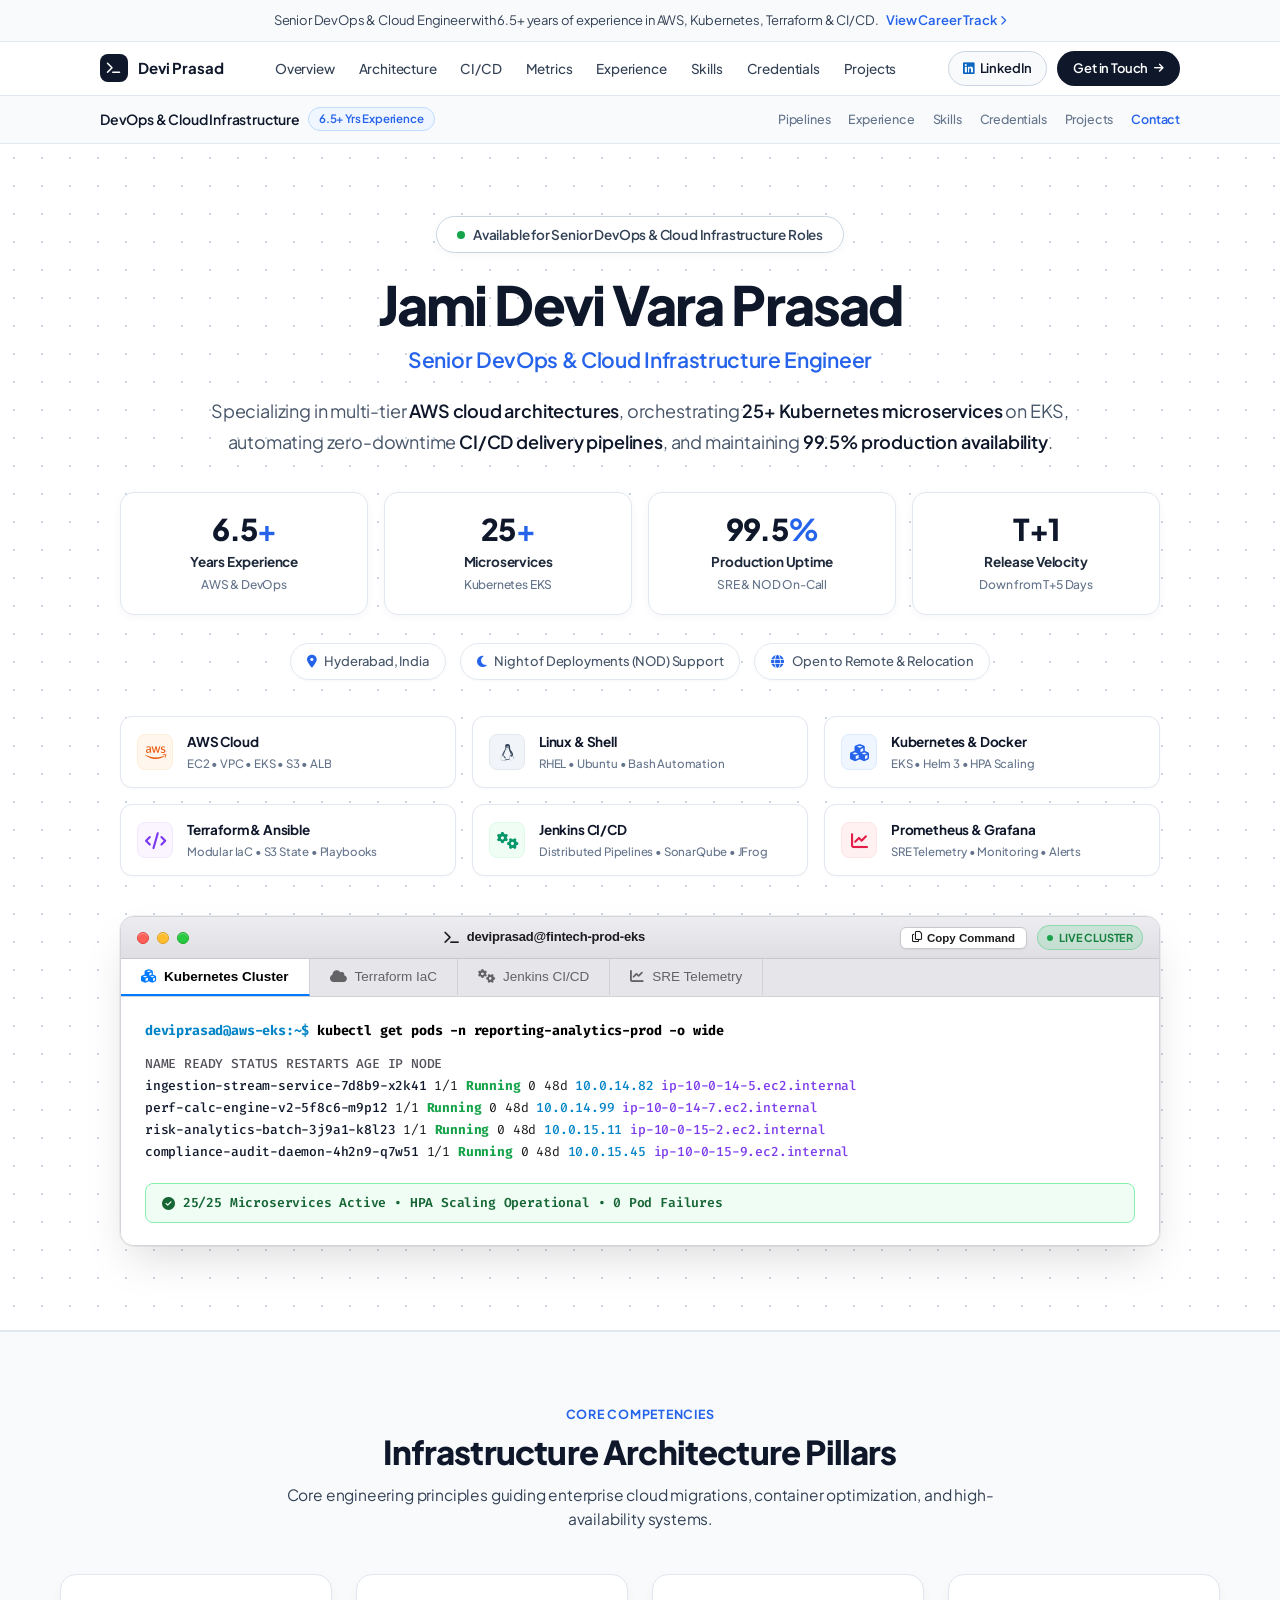
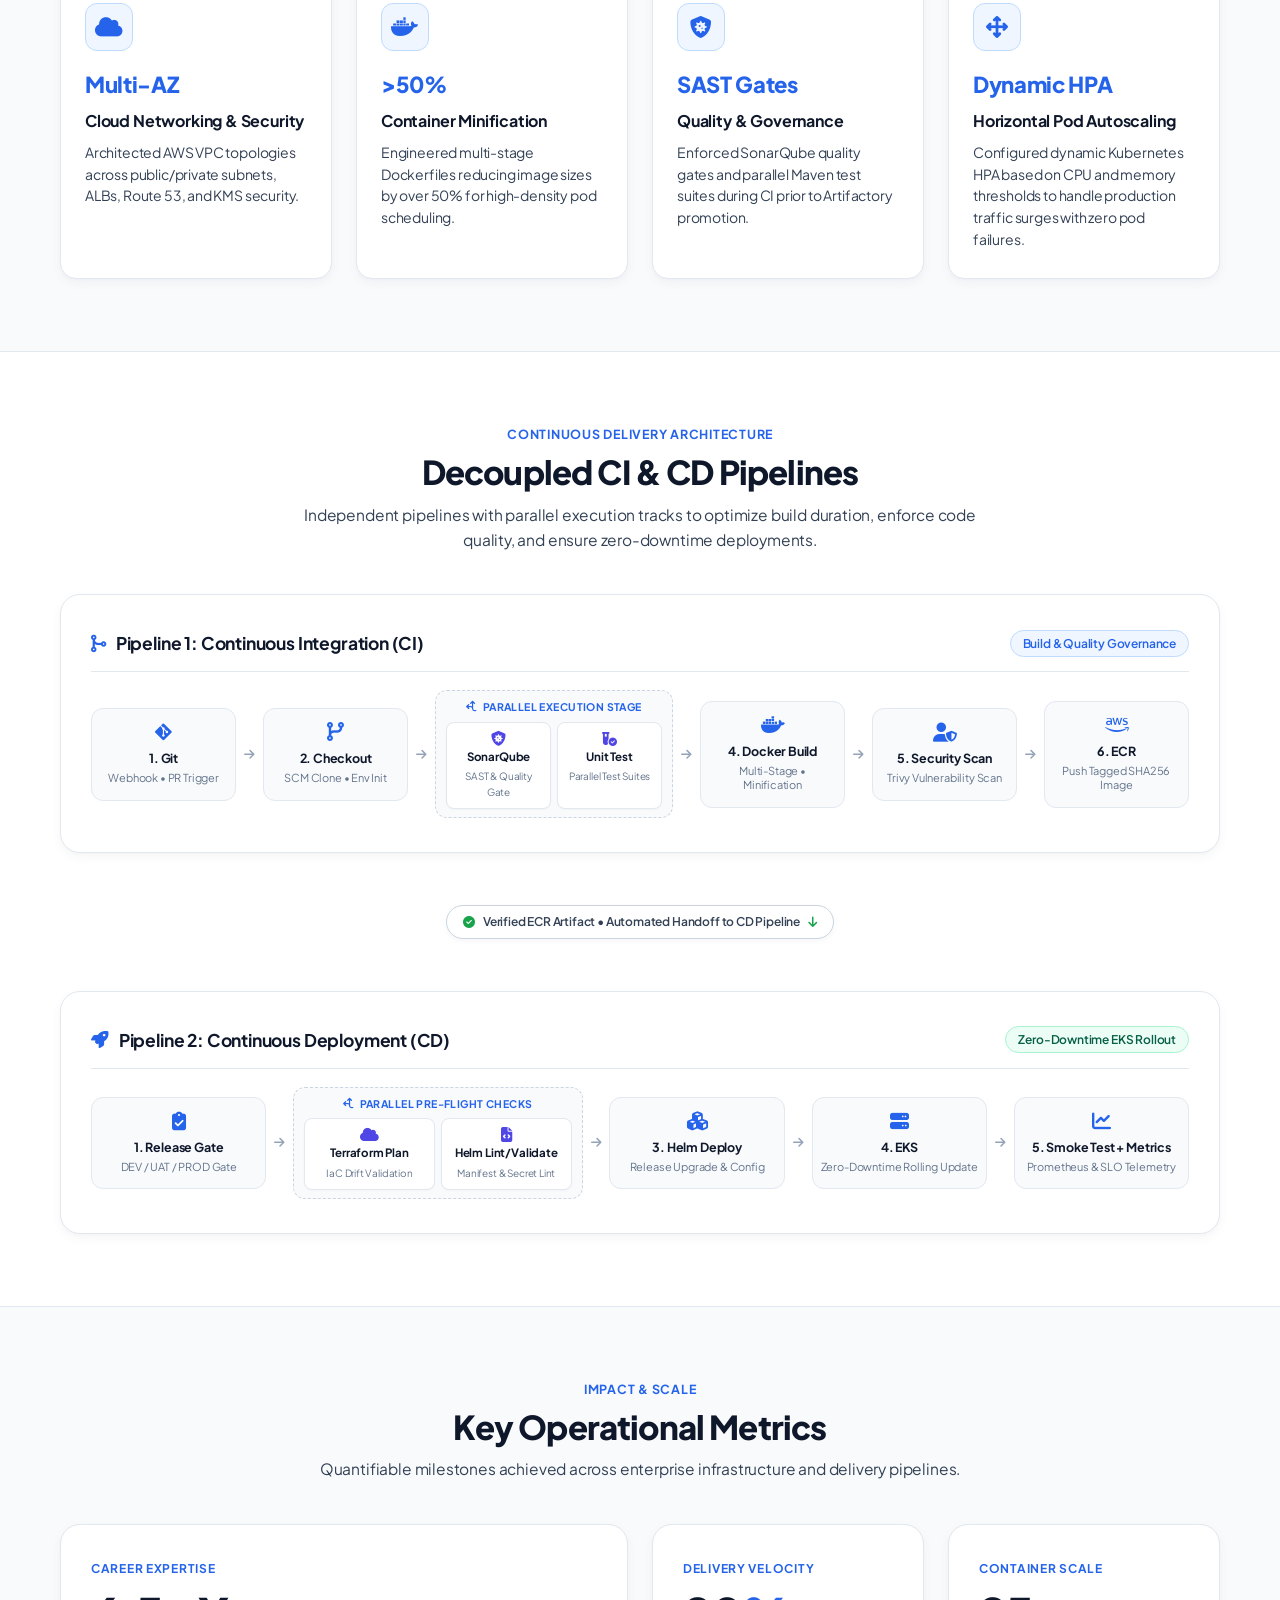
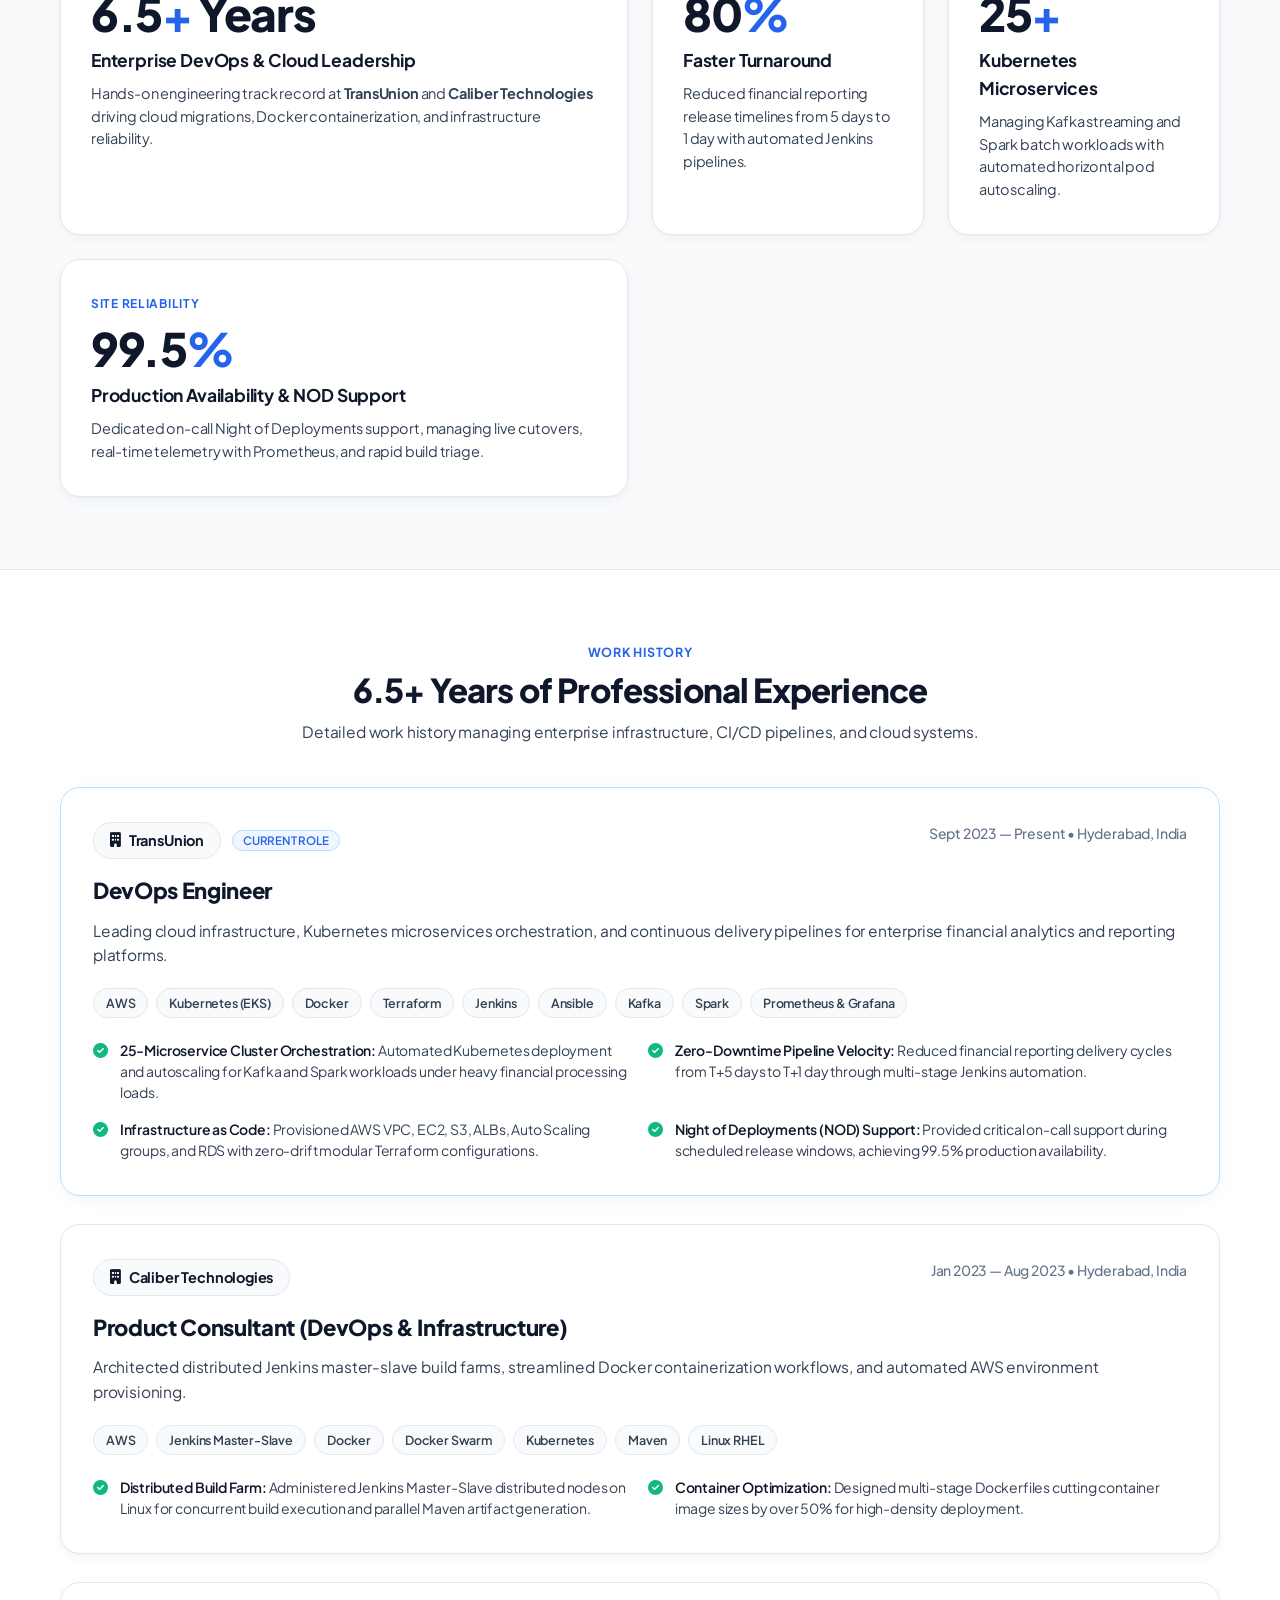
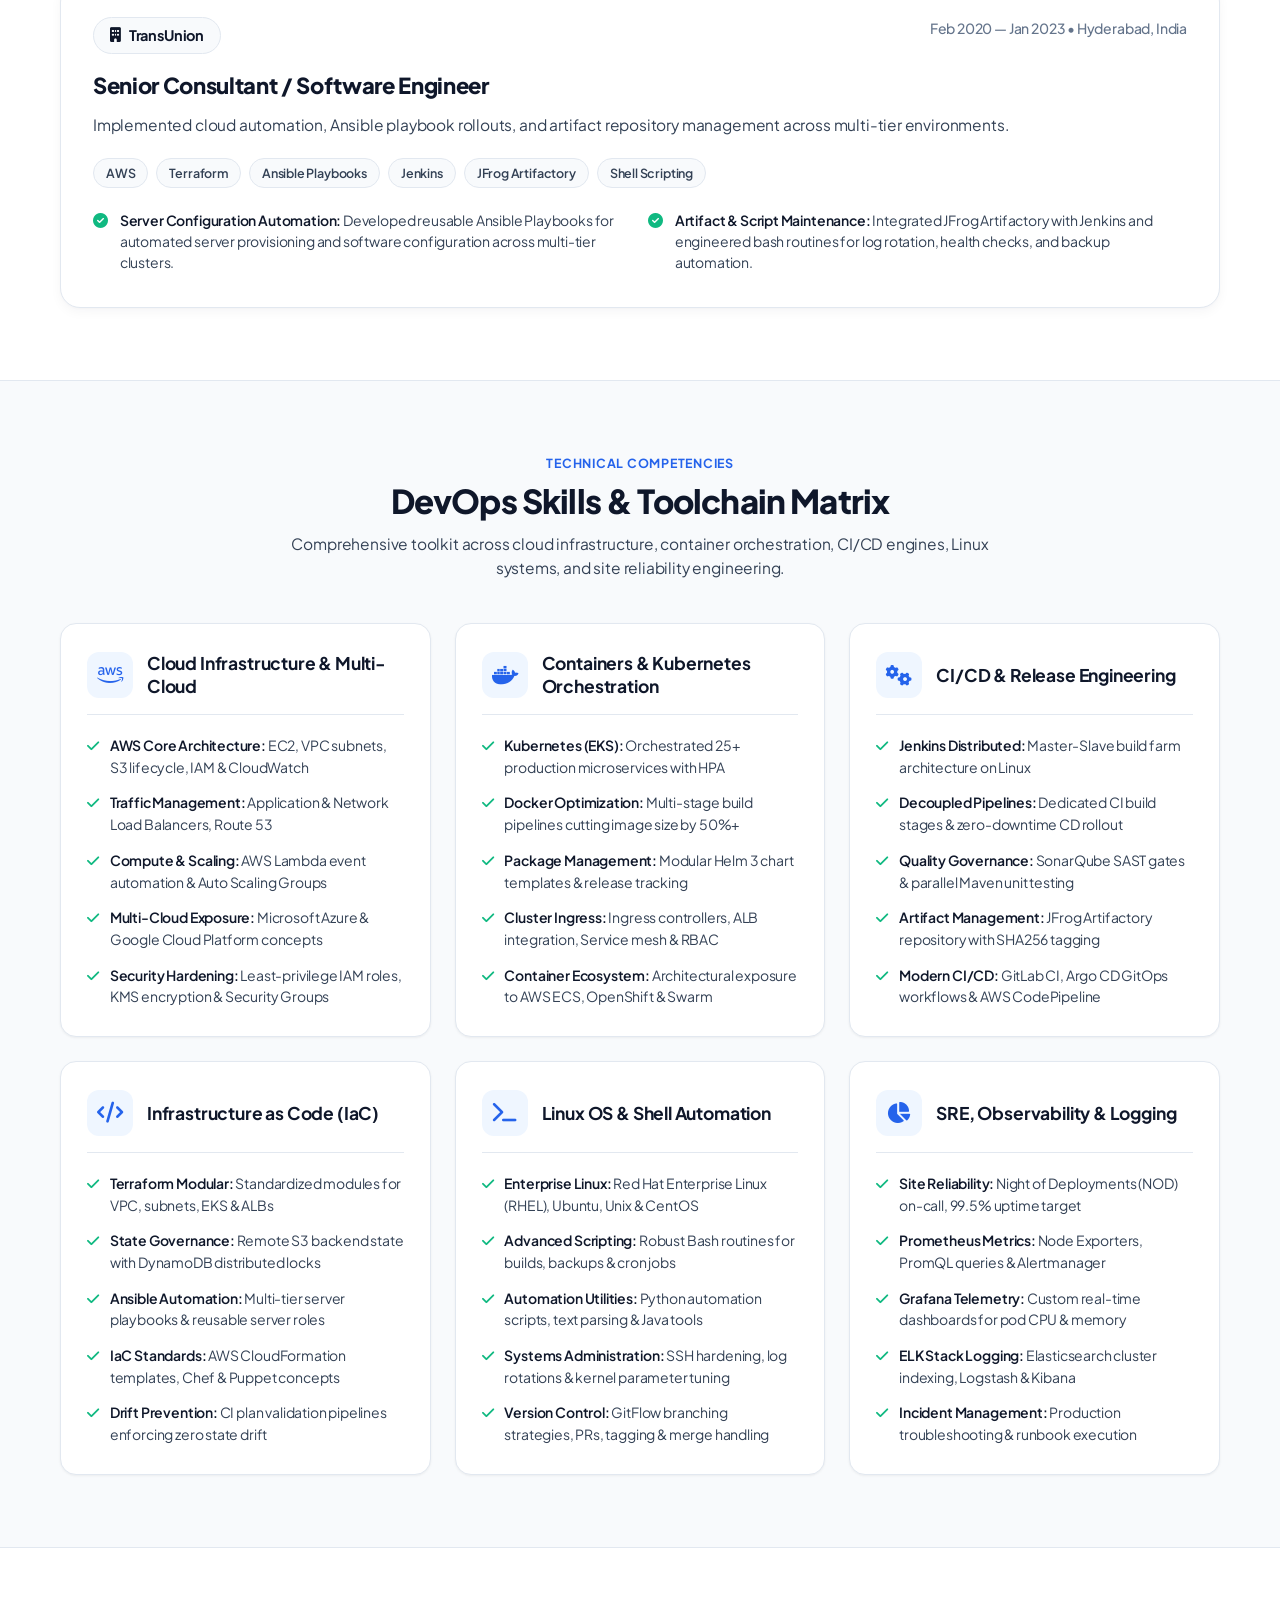
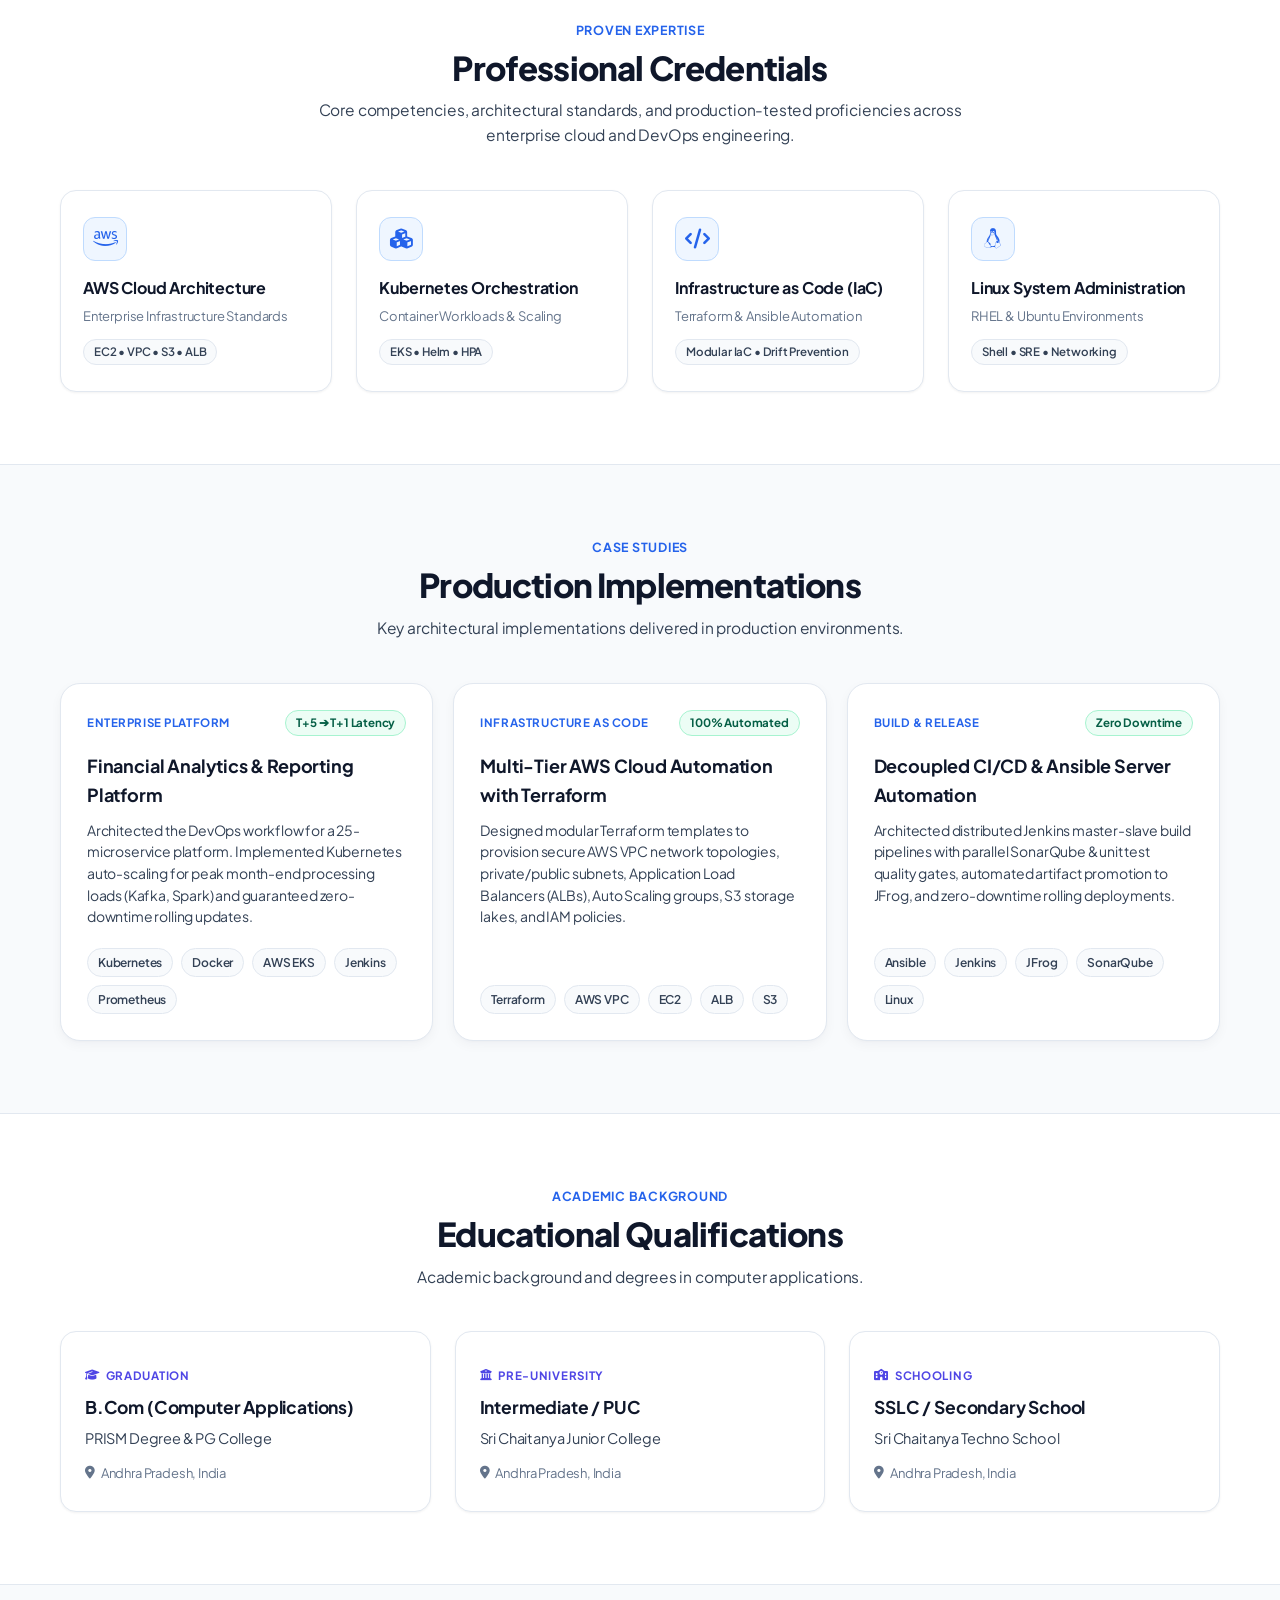
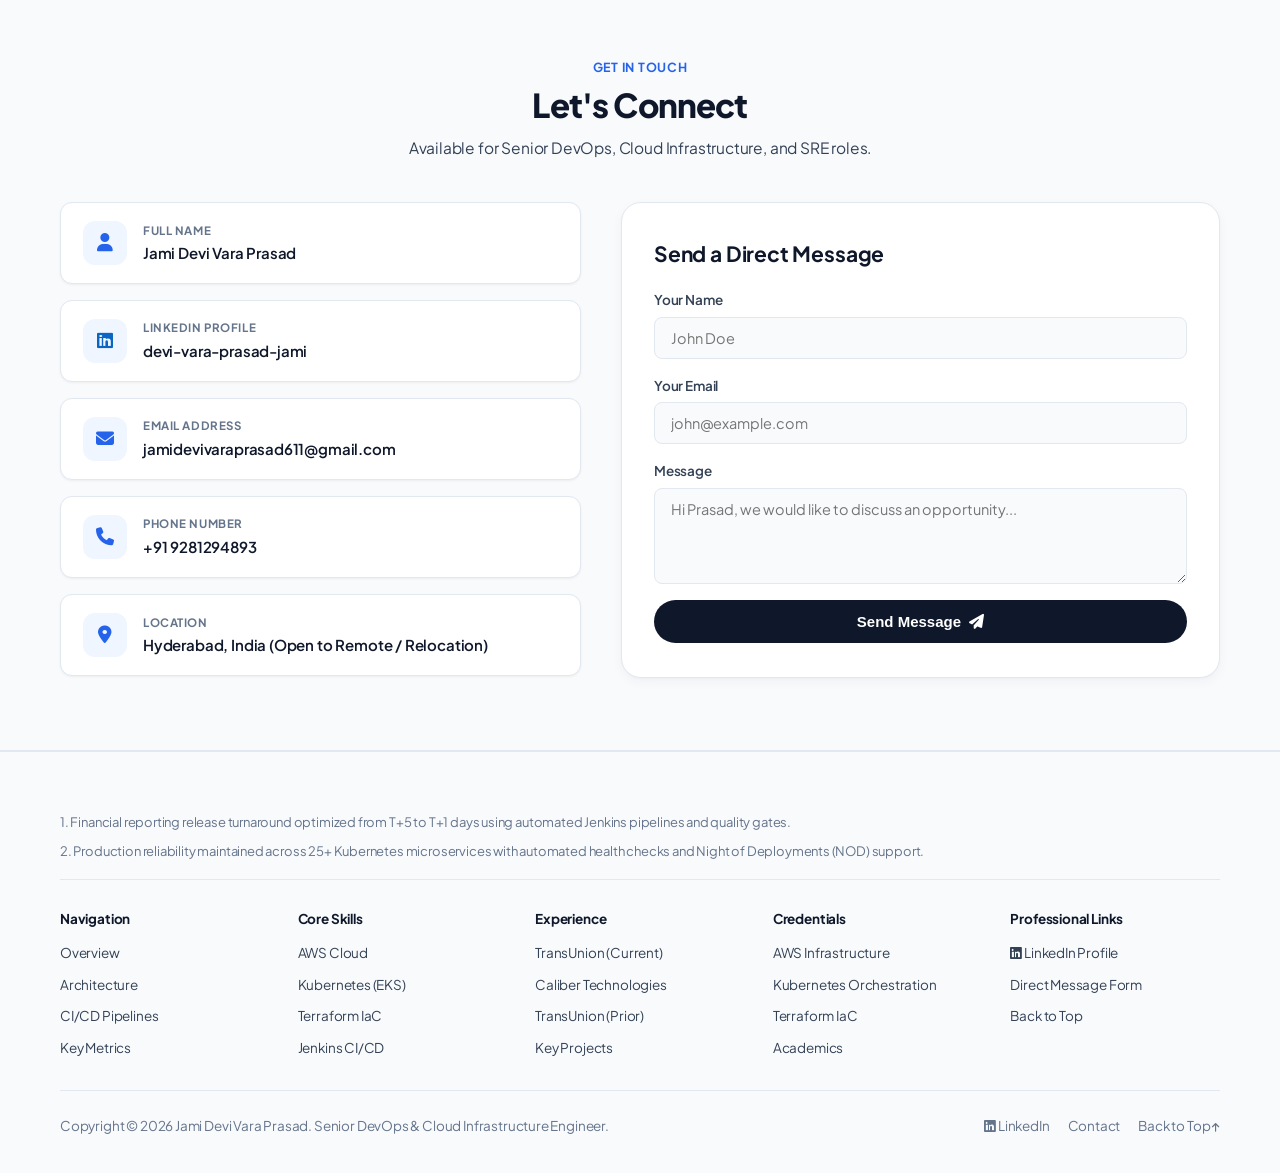
==== commit 01785c13: "Enhance visual layout: relax section spacing, widen container to 1160px, and improve breathing room" ====
--- a/index.html
+++ b/index.html
@@ -6,7 +6,7 @@
   <title>Jami Devi Vara Prasad — Senior DevOps &amp; Cloud Infrastructure Engineer</title>
   
   <!-- Design System Stylesheet -->
-  <link rel="stylesheet" href="style.css?v=executive-hero-v2" />
+  <link rel="stylesheet" href="style.css?v=spacious-v3" />
   
   <!-- Typography -->
   <link rel="preconnect" href="https://fonts.googleapis.com">
--- a/style.css
+++ b/style.css
@@ -301,7 +301,7 @@
  * 2. Hero Section (Executive Engineering Architecture)
  * -------------------------------------------------------------------------- */
 .hero-section {
-  padding: 60px 20px 72px;
+  padding: 72px 24px 84px;
   background: radial-gradient(circle at 50% 0%, #f1f5f9 0%, #ffffff 85%);
   background-image: radial-gradient(#cbd5e1 1.1px, transparent 1.1px);
   background-size: 28px 28px;
@@ -311,7 +311,7 @@
 }
 
 .hero-inner {
-  max-width: 1040px;
+  max-width: 1120px;
   margin: 0 auto;
   display: flex;
   flex-direction: column;
@@ -324,12 +324,12 @@
   gap: 8px;
   background: rgba(255, 255, 255, 0.95);
   border: 1px solid #cbd5e1;
-  padding: 6px 18px;
+  padding: 7px 20px;
   border-radius: var(--radius-pill);
-  font-size: 13px;
+  font-size: 13.5px;
   font-weight: 600;
   color: #334155;
-  margin-bottom: 18px;
+  margin-bottom: 22px;
   box-shadow: 0 2px 8px rgba(0, 0, 0, 0.04);
   backdrop-filter: blur(8px);
 }
@@ -344,29 +344,29 @@
 }
 
 .hero-heading {
-  font-size: 52px;
+  font-size: 54px;
   line-height: 1.1;
   font-weight: 800;
   letter-spacing: -0.035em;
   color: #0f172a;
-  margin-bottom: 6px;
+  margin-bottom: 8px;
 }
 
 .hero-subtitle {
-  font-size: 20px;
+  font-size: 21px;
   font-weight: 600;
   color: var(--accent-primary);
   letter-spacing: -0.015em;
-  margin-bottom: 16px;
+  margin-bottom: 20px;
 }
 
 .hero-lead {
-  font-size: 17.5px;
-  line-height: 1.65;
+  font-size: 18px;
+  line-height: 1.7;
   font-weight: 400;
   color: #475569;
-  max-width: 840px;
-  margin: 0 auto 28px;
+  max-width: 860px;
+  margin: 0 auto 34px;
   text-align: center;
 }
 
@@ -379,17 +379,17 @@
 .hero-stats-bar {
   display: grid;
   grid-template-columns: repeat(4, 1fr);
-  gap: 14px;
+  gap: 16px;
   width: 100%;
-  max-width: 940px;
-  margin: 0 auto 22px;
+  max-width: 1040px;
+  margin: 0 auto 28px;
 }
 
 .hero-stat-card {
   background: #ffffff;
   border: 1px solid #e2e8f0;
-  border-radius: 12px;
-  padding: 16px 12px;
+  border-radius: 14px;
+  padding: 20px 16px;
   text-align: center;
   box-shadow: 0 2px 8px rgba(0, 0, 0, 0.04);
   transition: all 0.2s var(--ease-smooth);
@@ -402,7 +402,7 @@
 }
 
 .hero-stat-card .stat-number {
-  font-size: 28px;
+  font-size: 30px;
   font-weight: 800;
   color: #0f172a;
   line-height: 1.1;
@@ -415,17 +415,17 @@
 }
 
 .hero-stat-card .stat-label {
-  font-size: 13px;
+  font-size: 13.5px;
   font-weight: 700;
   color: #1e293b;
-  margin-top: 4px;
+  margin-top: 5px;
 }
 
 .hero-stat-card .stat-sub {
-  font-size: 11.5px;
+  font-size: 12px;
   font-weight: 500;
   color: #64748b;
-  margin-top: 2px;
+  margin-top: 3px;
 }
 
 .hero-meta-row {
@@ -433,27 +433,27 @@
   align-items: center;
   justify-content: center;
   flex-wrap: wrap;
-  gap: 10px;
-  margin-bottom: 28px;
+  gap: 14px;
+  margin-bottom: 36px;
 }
 
 .hero-meta-item {
   background: rgba(255, 255, 255, 0.9);
   border: 1px solid #e2e8f0;
-  padding: 6px 14px;
+  padding: 7px 16px;
   border-radius: var(--radius-pill);
-  font-size: 12.5px;
+  font-size: 13px;
   font-weight: 500;
   color: #475569;
   display: inline-flex;
   align-items: center;
-  gap: 7px;
+  gap: 8px;
   box-shadow: 0 1px 3px rgba(0, 0, 0, 0.03);
 }
 
 .hero-meta-item i {
   color: var(--accent-primary);
-  font-size: 12.5px;
+  font-size: 13px;
 }
 
 /* Branded Tech Matrix Grid (3 Columns x 2 Rows) */
@@ -461,20 +461,20 @@
   display: grid;
   grid-template-columns: repeat(3, 1fr);
   grid-template-rows: repeat(2, auto);
-  gap: 12px;
-  margin: 0 auto 34px;
+  gap: 16px;
+  margin: 0 auto 40px;
   width: 100%;
-  max-width: 940px;
+  max-width: 1040px;
 }
 
 .hero-pill-badge {
   background: #ffffff;
   border: 1px solid #e2e8f0;
-  padding: 12px 14px;
-  border-radius: 10px;
-  display: flex;
-  align-items: center;
-  gap: 12px;
+  padding: 14px 16px;
+  border-radius: 12px;
+  display: flex;
+  align-items: center;
+  gap: 14px;
   box-shadow: 0 1px 3px rgba(0, 0, 0, 0.03);
   transition: all 0.2s var(--ease-smooth);
   text-align: left;
@@ -530,10 +530,10 @@
  * 3. macOS Terminal Window (Default Apple White Theme with Black Letters)
  * -------------------------------------------------------------------------- */
 .terminal-window {
-  max-width: 940px;
+  max-width: 1040px;
   width: 100%;
   margin: 0 auto;
-  border-radius: 12px;
+  border-radius: 14px;
   background: #ffffff;
   border: 1px solid #d1d5db;
   box-shadow: 0 20px 45px -10px rgba(0, 0, 0, 0.15), 0 0 0 1px rgba(0, 0, 0, 0.05);
@@ -784,7 +784,7 @@
  * 4. Section Containers & Headers
  * -------------------------------------------------------------------------- */
 .section-wrapper {
-  padding: 46px 20px;
+  padding: 72px 24px;
 }
 
 .section-wrapper.bg-subtle {
@@ -794,39 +794,39 @@
 }
 
 .container-narrow {
-  max-width: 1080px;
+  max-width: 1160px;
   margin: 0 auto;
 }
 
 .section-header {
   text-align: center;
-  margin-bottom: 24px;
+  margin-bottom: 42px;
 }
 
 .section-eyebrow {
-  font-size: 12px;
+  font-size: 12.5px;
   font-weight: 700;
   letter-spacing: 0.06em;
   text-transform: uppercase;
   color: var(--accent-primary);
-  margin-bottom: 4px;
+  margin-bottom: 8px;
   display: block;
 }
 
 .section-title {
-  font-size: 30px;
+  font-size: 33px;
   line-height: 1.22;
   font-weight: 800;
   letter-spacing: -0.025em;
   color: var(--text-primary);
-  margin-bottom: 6px;
+  margin-bottom: 10px;
 }
 
 .section-desc {
-  font-size: 15px;
-  line-height: 1.5;
+  font-size: 15.5px;
+  line-height: 1.6;
   color: var(--text-secondary);
-  max-width: 680px;
+  max-width: 720px;
   margin: 0 auto;
 }
 
@@ -836,14 +836,14 @@
 .pillars-grid {
   display: grid;
   grid-template-columns: repeat(4, 1fr);
-  gap: 20px;
+  gap: 24px;
 }
 
 .pillar-card {
   background: var(--bg-card);
   border: 1px solid var(--border-light);
   border-radius: var(--radius-lg);
-  padding: 24px;
+  padding: 28px 24px;
   box-shadow: var(--shadow-card);
   transition: all 0.2s var(--ease-smooth);
 }
@@ -855,17 +855,17 @@
 }
 
 .pillar-icon {
-  width: 44px;
-  height: 44px;
-  border-radius: 10px;
+  width: 48px;
+  height: 48px;
+  border-radius: 12px;
   background: var(--accent-subtle);
   border: 1px solid var(--accent-border);
   color: var(--accent-primary);
   display: flex;
   align-items: center;
   justify-content: center;
-  font-size: 20px;
-  margin-bottom: 14px;
+  font-size: 22px;
+  margin-bottom: 16px;
 }
 
 .pillar-stat {
@@ -880,12 +880,12 @@
   font-size: 16px;
   font-weight: 700;
   color: var(--text-primary);
-  margin-bottom: 6px;
+  margin-bottom: 8px;
 }
 
 .pillar-desc {
-  font-size: 13.5px;
-  line-height: 1.5;
+  font-size: 14px;
+  line-height: 1.55;
   color: var(--text-secondary);
 }
 
@@ -895,14 +895,14 @@
 .pipelines-container {
   display: flex;
   flex-direction: column;
-  gap: 30px;
+  gap: 36px;
 }
 
 .pipeline-box {
   background: var(--bg-card);
   border: 1px solid var(--border-light);
   border-radius: var(--radius-xl);
-  padding: 28px;
+  padding: 34px 30px;
   box-shadow: var(--shadow-card);
 }
 
@@ -1096,14 +1096,14 @@
 .bento-grid-balanced {
   display: grid;
   grid-template-columns: repeat(4, 1fr);
-  gap: 20px;
+  gap: 24px;
 }
 
 .bento-cell {
   background: var(--bg-card);
   border: 1px solid var(--border-light);
   border-radius: var(--radius-xl);
-  padding: 28px;
+  padding: 34px 30px;
   display: flex;
   flex-direction: column;
   justify-content: space-between;
@@ -1122,38 +1122,38 @@
 }
 
 .bento-cell-tag {
-  font-size: 11.5px;
+  font-size: 12px;
   font-weight: 700;
   text-transform: uppercase;
   letter-spacing: 0.06em;
   color: var(--accent-primary);
-  margin-bottom: 10px;
+  margin-bottom: 12px;
   display: block;
 }
 
 .bento-cell-stat {
-  font-size: 44px;
+  font-size: 46px;
   font-weight: 800;
   line-height: 1;
   letter-spacing: -0.03em;
   color: var(--text-primary);
+  margin-bottom: 10px;
+}
+
+.bento-cell-stat span {
+  color: var(--accent-primary);
+}
+
+.bento-cell-title {
+  font-size: 17.5px;
+  font-weight: 700;
+  color: var(--text-primary);
   margin-bottom: 8px;
 }
 
-.bento-cell-stat span {
-  color: var(--accent-primary);
-}
-
-.bento-cell-title {
-  font-size: 16.5px;
-  font-weight: 700;
-  color: var(--text-primary);
-  margin-bottom: 6px;
-}
-
 .bento-cell-text {
-  font-size: 14px;
-  line-height: 1.5;
+  font-size: 14.5px;
+  line-height: 1.55;
   color: var(--text-secondary);
 }
 
@@ -1163,14 +1163,14 @@
 .experience-list {
   display: flex;
   flex-direction: column;
-  gap: 24px;
+  gap: 28px;
 }
 
 .role-card {
   background: var(--bg-card);
   border: 1px solid var(--border-light);
   border-radius: var(--radius-xl);
-  padding: 30px;
+  padding: 34px 32px;
   box-shadow: var(--shadow-card);
   transition: all 0.2s ease;
 }
@@ -1189,7 +1189,7 @@
   display: flex;
   justify-content: space-between;
   align-items: flex-start;
-  margin-bottom: 12px;
+  margin-bottom: 14px;
   flex-wrap: wrap;
   gap: 8px;
 }
@@ -1198,49 +1198,49 @@
   display: inline-flex;
   align-items: center;
   gap: 8px;
-  font-size: 14px;
+  font-size: 14.5px;
   font-weight: 700;
   color: var(--text-primary);
   background: var(--bg-subtle);
   border: 1px solid var(--border-light);
-  padding: 5px 14px;
+  padding: 6px 16px;
   border-radius: var(--radius-pill);
 }
 
 .role-duration {
-  font-size: 13.5px;
+  font-size: 14px;
   font-weight: 500;
   color: var(--text-tertiary);
 }
 
 .role-name {
-  font-size: 21px;
+  font-size: 22px;
   font-weight: 800;
   letter-spacing: -0.015em;
   color: var(--text-primary);
-  margin-bottom: 8px;
+  margin-bottom: 10px;
 }
 
 .role-summary {
-  font-size: 15px;
-  line-height: 1.55;
+  font-size: 15.5px;
+  line-height: 1.6;
   color: var(--text-secondary);
-  margin-bottom: 18px;
+  margin-bottom: 20px;
 }
 
 .role-tags {
   display: flex;
   flex-wrap: wrap;
-  gap: 6px;
-  margin-bottom: 20px;
+  gap: 8px;
+  margin-bottom: 22px;
 }
 
 .role-tag {
-  font-size: 12px;
+  font-size: 12.5px;
   font-weight: 600;
   background: var(--bg-subtle);
   border: 1px solid var(--border-light);
-  padding: 3px 10px;
+  padding: 4px 12px;
   border-radius: var(--radius-pill);
   color: var(--text-secondary);
 }
@@ -1248,21 +1248,21 @@
 .role-bullets {
   display: grid;
   grid-template-columns: repeat(2, 1fr);
-  gap: 14px;
+  gap: 16px;
 }
 
 .role-bullet {
   display: flex;
   align-items: flex-start;
-  gap: 10px;
-  font-size: 13.5px;
-  line-height: 1.45;
+  gap: 12px;
+  font-size: 14px;
+  line-height: 1.5;
   color: var(--text-secondary);
 }
 
 .role-bullet i {
   color: var(--accent-green);
-  font-size: 14px;
+  font-size: 15px;
   margin-top: 3px;
   flex-shrink: 0;
 }
@@ -1278,7 +1278,7 @@
 .skills-matrix-grid {
   display: grid;
   grid-template-columns: repeat(3, 1fr);
-  gap: 22px;
+  gap: 24px;
   align-items: stretch;
 }
 
@@ -1286,7 +1286,7 @@
   background: var(--bg-card);
   border: 1px solid var(--border-light);
   border-radius: var(--radius-lg);
-  padding: 26px 24px;
+  padding: 28px 26px;
   box-shadow: var(--shadow-subtle);
   transition: all 0.25s cubic-bezier(0.16, 1, 0.3, 1);
   display: flex;
@@ -1305,26 +1305,26 @@
   display: flex;
   align-items: center;
   gap: 14px;
-  margin-bottom: 18px;
-  padding-bottom: 14px;
+  margin-bottom: 20px;
+  padding-bottom: 16px;
   border-bottom: 1px solid var(--border-light);
 }
 
 .skill-icon {
-  width: 44px;
-  height: 44px;
-  border-radius: 10px;
+  width: 46px;
+  height: 46px;
+  border-radius: 12px;
   background: var(--accent-subtle);
   color: var(--accent-primary);
   display: flex;
   align-items: center;
   justify-content: center;
-  font-size: 20px;
+  font-size: 21px;
   flex-shrink: 0;
 }
 
 .skill-title {
-  font-size: 17px;
+  font-size: 17.5px;
   font-weight: 700;
   color: var(--text-primary);
   line-height: 1.3;
@@ -1334,14 +1334,14 @@
   list-style: none;
   display: flex;
   flex-direction: column;
-  gap: 13px;
+  gap: 14px;
   margin: 0;
   padding: 0;
   flex: 1 1 auto;
 }
 
 .skill-items li {
-  font-size: 14.5px;
+  font-size: 14px;
   line-height: 1.55;
   color: var(--text-secondary);
   display: flex;
@@ -1363,20 +1363,7 @@
 .skill-items li strong {
   color: var(--text-primary);
   font-weight: 600;
-  font-size: 14.5px;
-}
-
-.skill-items li {
-  font-size: 13.5px;
-  color: var(--text-secondary);
-  display: flex;
-  align-items: center;
-  gap: 8px;
-}
-
-.skill-items li i {
-  color: var(--accent-green);
-  font-size: 12px;
+  font-size: 14px;
 }
 
 /* -----------------------------------------------------------------------------
@@ -1385,14 +1372,14 @@
 .certs-grid {
   display: grid;
   grid-template-columns: repeat(4, 1fr);
-  gap: 20px;
+  gap: 24px;
 }
 
 .cert-card {
   background: var(--bg-card);
   border: 1px solid var(--border-light);
   border-radius: var(--radius-lg);
-  padding: 22px;
+  padding: 26px 22px;
   box-shadow: var(--shadow-subtle);
   transition: all 0.2s ease;
   display: flex;
@@ -1407,36 +1394,36 @@
 }
 
 .cert-icon {
-  width: 40px;
-  height: 40px;
-  border-radius: 10px;
+  width: 44px;
+  height: 44px;
+  border-radius: 12px;
   background: var(--accent-subtle);
   border: 1px solid var(--accent-border);
   color: var(--accent-primary);
   display: flex;
   align-items: center;
   justify-content: center;
-  font-size: 18px;
+  font-size: 20px;
+  margin-bottom: 14px;
+}
+
+.cert-title {
+  font-size: 16px;
+  font-weight: 700;
+  color: var(--text-primary);
+  margin-bottom: 6px;
+}
+
+.cert-issuer {
+  font-size: 13px;
+  color: var(--text-tertiary);
   margin-bottom: 12px;
 }
 
-.cert-title {
-  font-size: 15px;
-  font-weight: 700;
-  color: var(--text-primary);
-  margin-bottom: 4px;
-}
-
-.cert-issuer {
-  font-size: 12.5px;
-  color: var(--text-tertiary);
-  margin-bottom: 10px;
-}
-
 .cert-badge-tag {
-  font-size: 11px;
-  font-weight: 600;
-  padding: 2px 8px;
+  font-size: 11.5px;
+  font-weight: 600;
+  padding: 3px 10px;
   border-radius: var(--radius-pill);
   background: var(--bg-subtle);
   border: 1px solid var(--border-light);
@@ -1476,11 +1463,11 @@
   display: flex;
   justify-content: space-between;
   align-items: center;
-  margin-bottom: 14px;
+  margin-bottom: 16px;
 }
 
 .project-tag {
-  font-size: 11px;
+  font-size: 11.5px;
   font-weight: 700;
   letter-spacing: 0.05em;
   text-transform: uppercase;
@@ -1488,41 +1475,41 @@
 }
 
 .project-metric {
-  font-size: 11px;
+  font-size: 11.5px;
   font-weight: 700;
   background: var(--accent-green-subtle);
   color: #065f46;
   border: 1px solid var(--accent-green-border);
-  padding: 2px 8px;
+  padding: 3px 10px;
   border-radius: var(--radius-pill);
 }
 
 .project-title {
-  font-size: 17px;
-  font-weight: 700;
-  color: var(--text-primary);
-  margin-bottom: 8px;
+  font-size: 18px;
+  font-weight: 700;
+  color: var(--text-primary);
+  margin-bottom: 10px;
 }
 
 .project-desc {
-  font-size: 13.5px;
-  line-height: 1.5;
+  font-size: 14px;
+  line-height: 1.55;
   color: var(--text-secondary);
-  margin-bottom: 18px;
+  margin-bottom: 20px;
 }
 
 .project-badges {
   display: flex;
   flex-wrap: wrap;
-  gap: 6px;
+  gap: 8px;
 }
 
 .project-badges span {
-  font-size: 11.5px;
+  font-size: 12px;
   font-weight: 600;
   background: var(--bg-subtle);
   border: 1px solid var(--border-light);
-  padding: 3px 8px;
+  padding: 4px 10px;
   border-radius: var(--radius-pill);
   color: var(--text-secondary);
 }
@@ -1533,14 +1520,14 @@
 .edu-grid {
   display: grid;
   grid-template-columns: repeat(3, 1fr);
-  gap: 20px;
+  gap: 24px;
 }
 
 .edu-card {
   background: var(--bg-card);
   border: 1px solid var(--border-light);
   border-radius: var(--radius-lg);
-  padding: 24px;
+  padding: 28px 24px;
   box-shadow: var(--shadow-subtle);
   transition: all 0.2s ease;
 }
@@ -1551,32 +1538,32 @@
 }
 
 .edu-tag {
-  font-size: 11px;
+  font-size: 11.5px;
   font-weight: 700;
   color: var(--accent-indigo);
   text-transform: uppercase;
   letter-spacing: 0.06em;
+  margin-bottom: 8px;
+  display: inline-flex;
+  align-items: center;
+  gap: 6px;
+}
+
+.edu-degree-title {
+  font-size: 17.5px;
+  font-weight: 700;
+  color: var(--text-primary);
   margin-bottom: 6px;
-  display: inline-flex;
-  align-items: center;
-  gap: 6px;
-}
-
-.edu-degree-title {
-  font-size: 17px;
-  font-weight: 700;
-  color: var(--text-primary);
-  margin-bottom: 4px;
 }
 
 .edu-college {
-  font-size: 14px;
+  font-size: 14.5px;
   color: var(--text-secondary);
-  margin-bottom: 10px;
+  margin-bottom: 12px;
 }
 
 .edu-place {
-  font-size: 12.5px;
+  font-size: 13px;
   color: var(--text-tertiary);
   display: flex;
   align-items: center;
@@ -1589,23 +1576,23 @@
 .contact-grid-layout {
   display: grid;
   grid-template-columns: 1fr 1.15fr;
-  gap: 36px;
+  gap: 40px;
   align-items: start;
 }
 
 .contact-info-panel {
   display: flex;
   flex-direction: column;
-  gap: 14px;
+  gap: 16px;
 }
 
 .contact-item-card {
   display: flex;
   align-items: center;
-  gap: 14px;
+  gap: 16px;
   background: var(--bg-card);
   border: 1px solid var(--border-light);
-  padding: 16px 20px;
+  padding: 18px 22px;
   border-radius: var(--radius-md);
   box-shadow: var(--shadow-subtle);
   transition: all 0.2s var(--ease-smooth);
@@ -1623,20 +1610,20 @@
 }
 
 .contact-icon-box {
-  width: 42px;
-  height: 42px;
-  border-radius: 10px;
+  width: 44px;
+  height: 44px;
+  border-radius: 12px;
   background: var(--accent-subtle);
   color: var(--accent-primary);
   display: flex;
   align-items: center;
   justify-content: center;
-  font-size: 17px;
+  font-size: 18px;
   flex-shrink: 0;
 }
 
 .contact-label {
-  font-size: 11px;
+  font-size: 11.5px;
   font-weight: 700;
   text-transform: uppercase;
   letter-spacing: 0.05em;
@@ -1644,7 +1631,7 @@
 }
 
 .contact-value {
-  font-size: 14.5px;
+  font-size: 15px;
   font-weight: 600;
   color: var(--text-primary);
 }
@@ -1654,26 +1641,26 @@
   background: var(--bg-card);
   border: 1px solid var(--border-light);
   border-radius: var(--radius-xl);
-  padding: 32px;
+  padding: 34px 32px;
   box-shadow: var(--shadow-card);
 }
 
 .form-title {
-  font-size: 20px;
-  font-weight: 700;
-  color: var(--text-primary);
-  margin-bottom: 16px;
+  font-size: 21px;
+  font-weight: 700;
+  color: var(--text-primary);
+  margin-bottom: 18px;
 }
 
 .form-group {
   display: flex;
   flex-direction: column;
   gap: 6px;
-  margin-bottom: 14px;
+  margin-bottom: 16px;
 }
 
 .form-group label {
-  font-size: 13px;
+  font-size: 13.5px;
   font-weight: 600;
   color: var(--text-secondary);
 }
@@ -1684,8 +1671,8 @@
   border: 1px solid var(--border-light);
   color: var(--text-primary);
   font-family: inherit;
-  font-size: 14px;
-  padding: 10px 14px;
+  font-size: 14.5px;
+  padding: 11px 16px;
   border-radius: var(--radius-sm);
   outline: none;
   transition: all 0.15s ease;
@@ -1702,9 +1689,9 @@
   width: 100%;
   background: #0f172a;
   color: #ffffff;
-  font-size: 14.5px;
-  font-weight: 600;
-  padding: 12px;
+  font-size: 15px;
+  font-weight: 600;
+  padding: 13px;
   border-radius: var(--radius-pill);
   border: none;
   cursor: pointer;
@@ -1739,8 +1726,8 @@
   position: fixed;
   bottom: 24px;
   right: 24px;
-  width: 42px;
-  height: 42px;
+  width: 44px;
+  height: 44px;
   border-radius: 50%;
   background: #0f172a;
   color: #ffffff;
@@ -1775,41 +1762,41 @@
 .footer-wrapper {
   background: var(--bg-subtle);
   border-top: 1px solid var(--border-light);
-  padding: 44px 20px 24px;
-  font-size: 13px;
+  padding: 60px 24px 36px;
+  font-size: 13.5px;
 }
 
 .footer-footnotes {
   border-bottom: 1px solid var(--border-light);
-  padding-bottom: 16px;
-  margin-bottom: 24px;
+  padding-bottom: 18px;
+  margin-bottom: 28px;
   display: flex;
   flex-direction: column;
-  gap: 6px;
+  gap: 8px;
   color: var(--text-tertiary);
-  font-size: 12.5px;
+  font-size: 13px;
 }
 
 .footer-nav-grid {
   display: grid;
   grid-template-columns: repeat(5, 1fr);
-  gap: 20px;
-  padding-bottom: 28px;
+  gap: 28px;
+  padding-bottom: 32px;
   border-bottom: 1px solid var(--border-light);
 }
 
 .footer-col h4 {
-  font-size: 13px;
-  font-weight: 700;
-  color: var(--text-primary);
-  margin-bottom: 10px;
+  font-size: 13.5px;
+  font-weight: 700;
+  color: var(--text-primary);
+  margin-bottom: 12px;
 }
 
 .footer-col ul {
   list-style: none;
   display: flex;
   flex-direction: column;
-  gap: 8px;
+  gap: 10px;
 }
 
 .footer-col ul a {
@@ -1824,15 +1811,15 @@
   display: flex;
   justify-content: space-between;
   align-items: center;
-  padding-top: 20px;
+  padding-top: 24px;
   flex-wrap: wrap;
-  gap: 12px;
+  gap: 14px;
   color: var(--text-tertiary);
 }
 
 .footer-links-row {
   display: flex;
-  gap: 16px;
+  gap: 18px;
 }
 
 .footer-links-row a:hover {
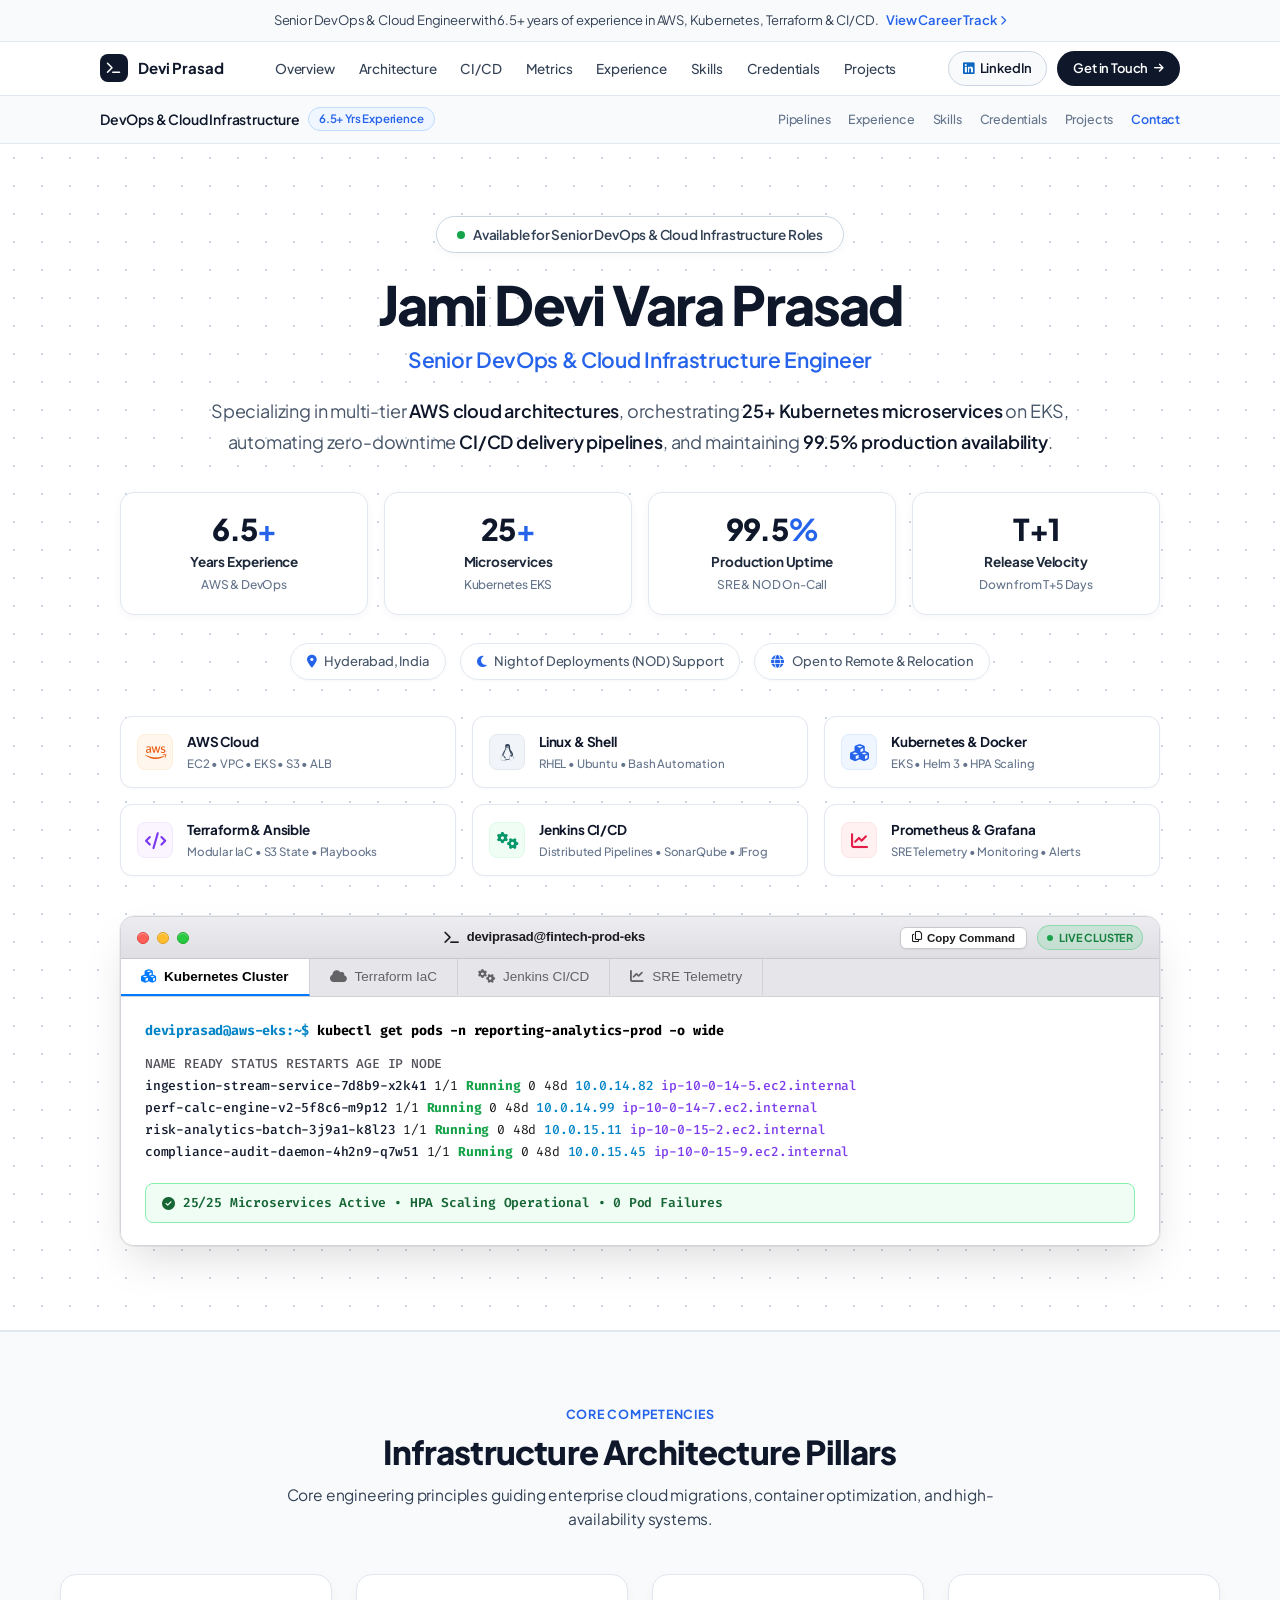
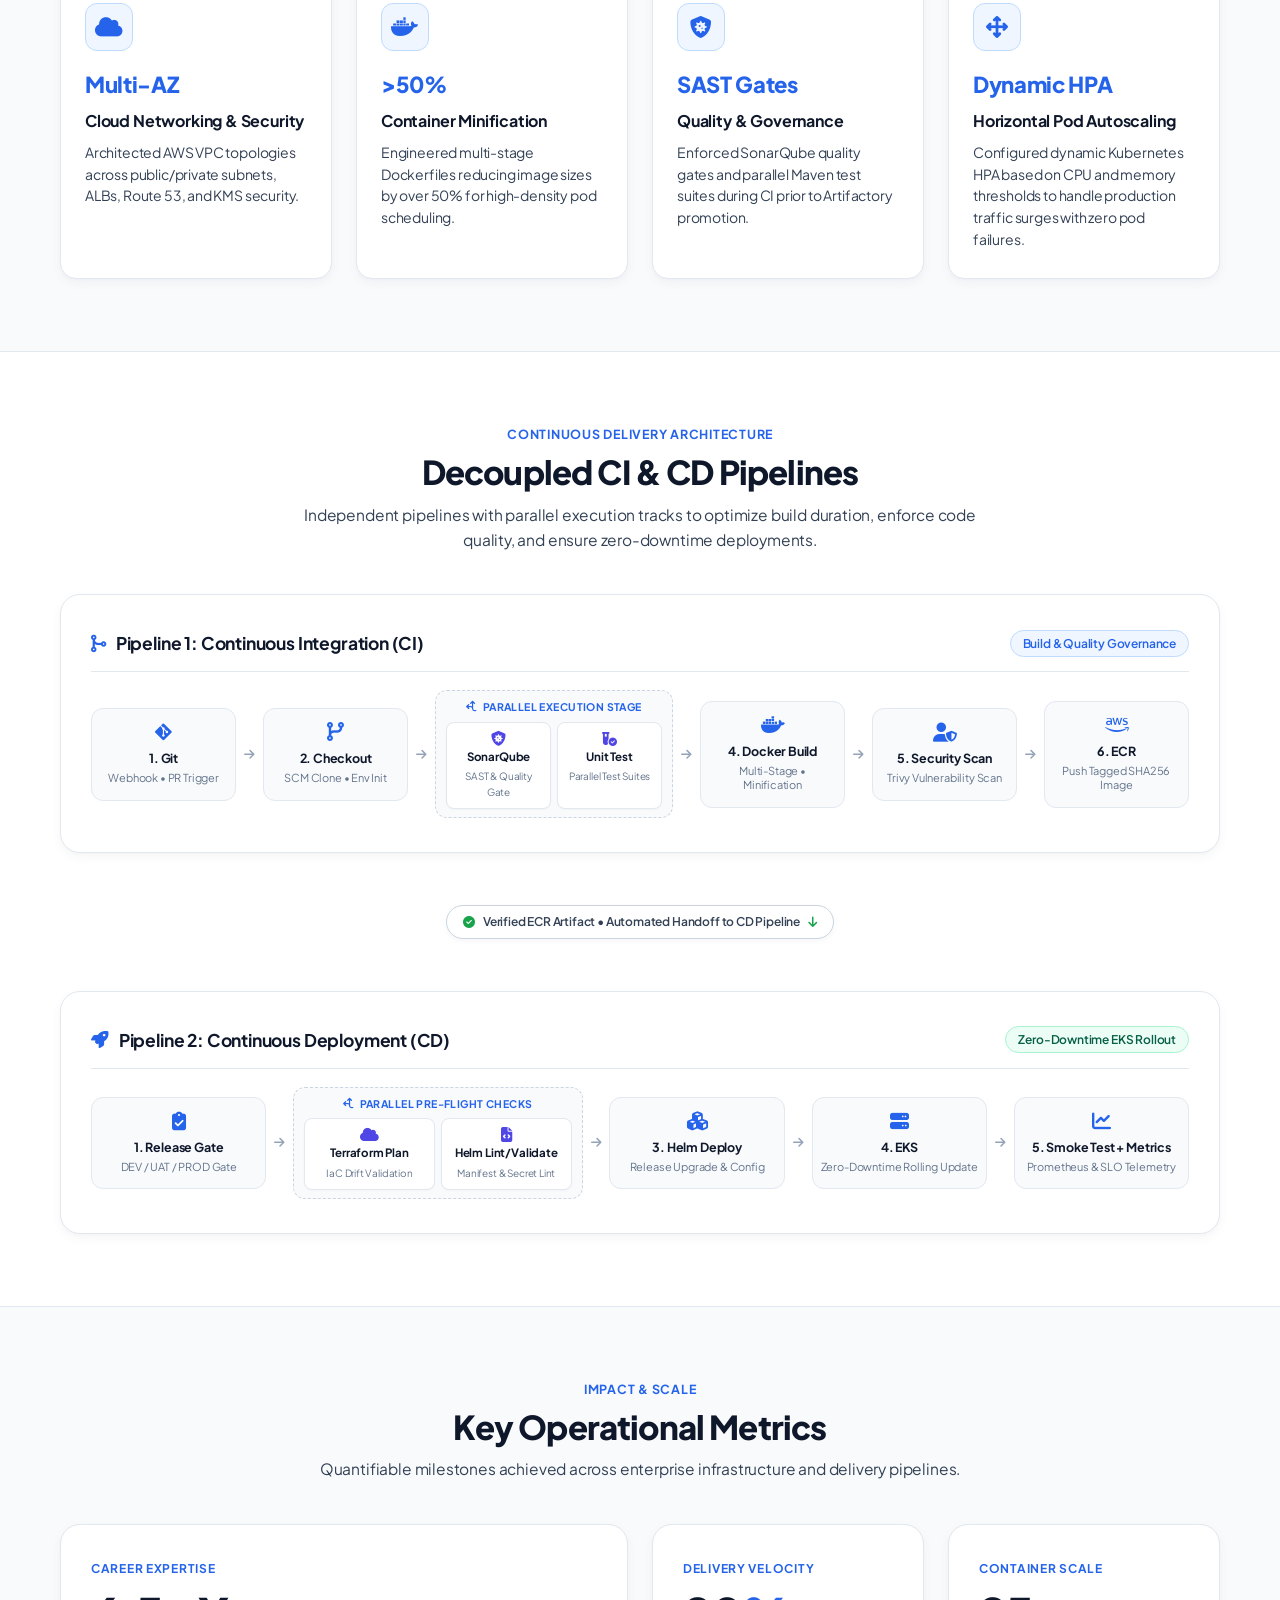
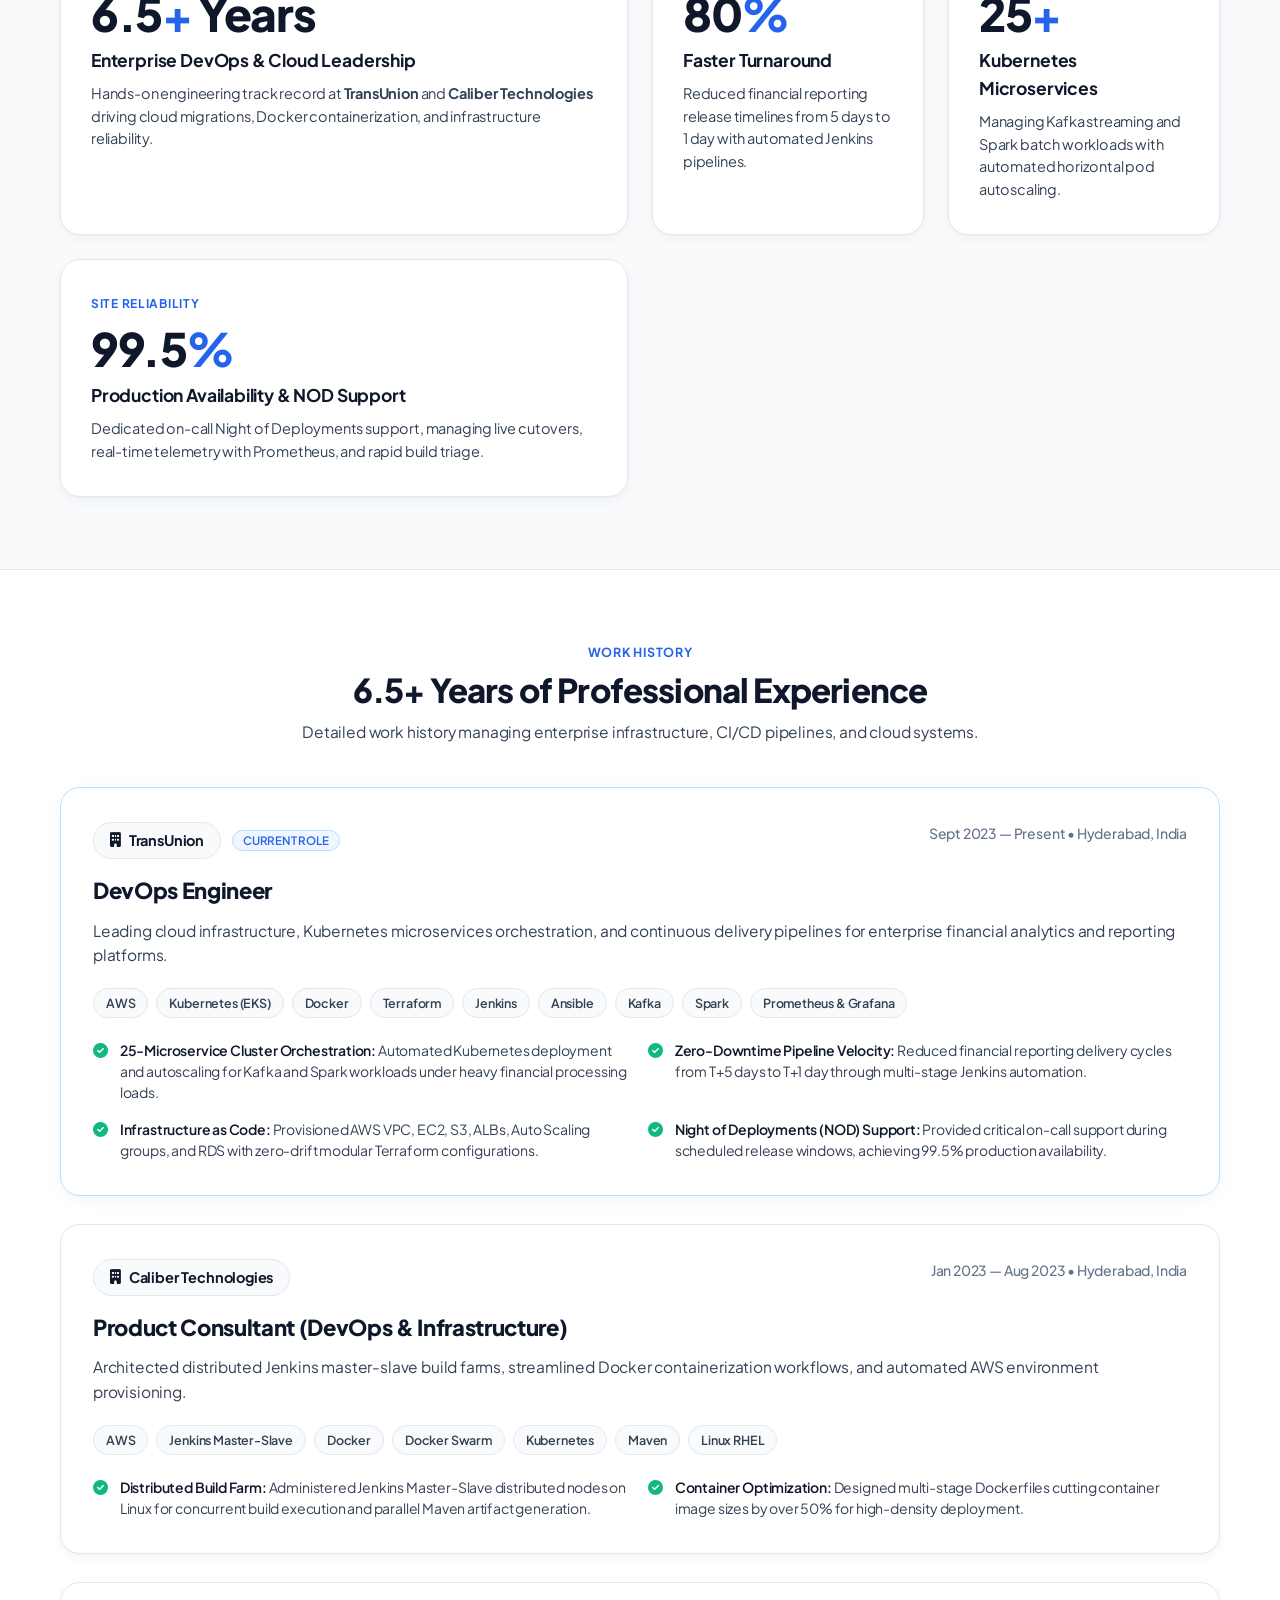
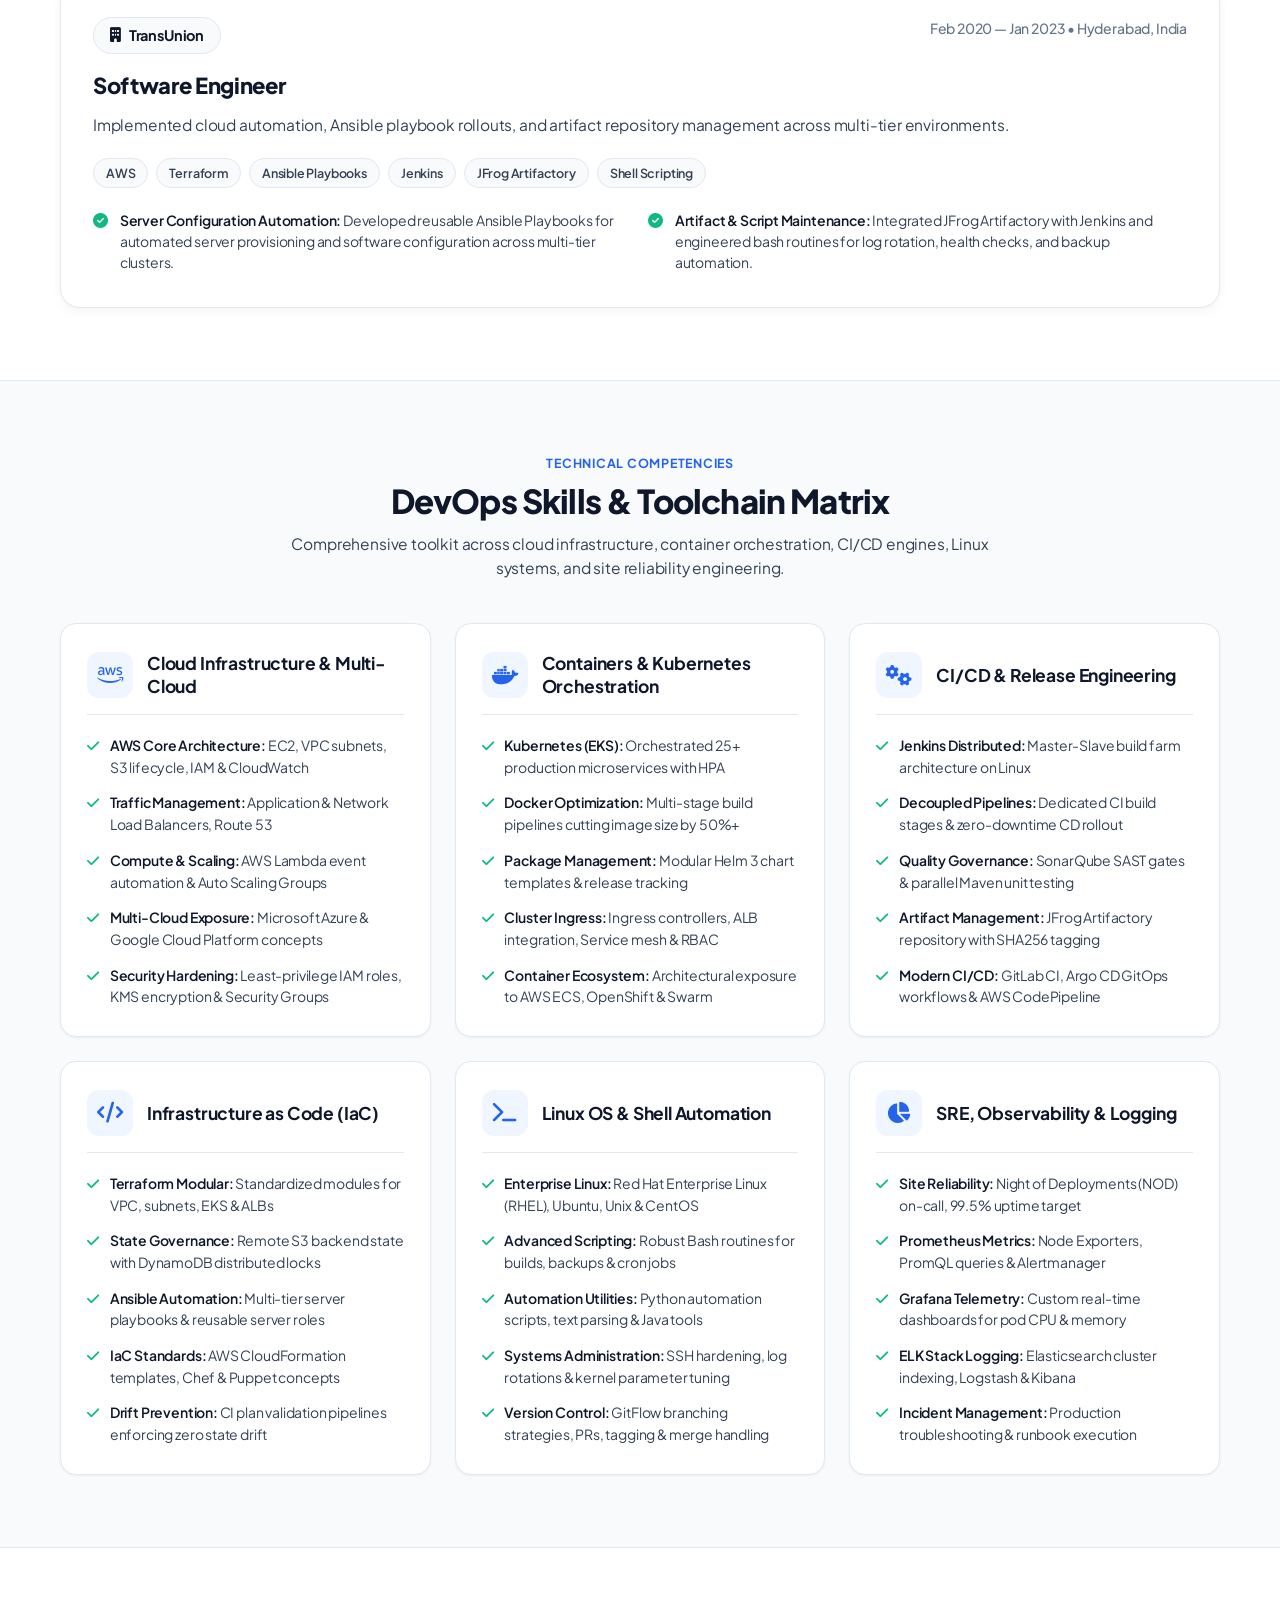
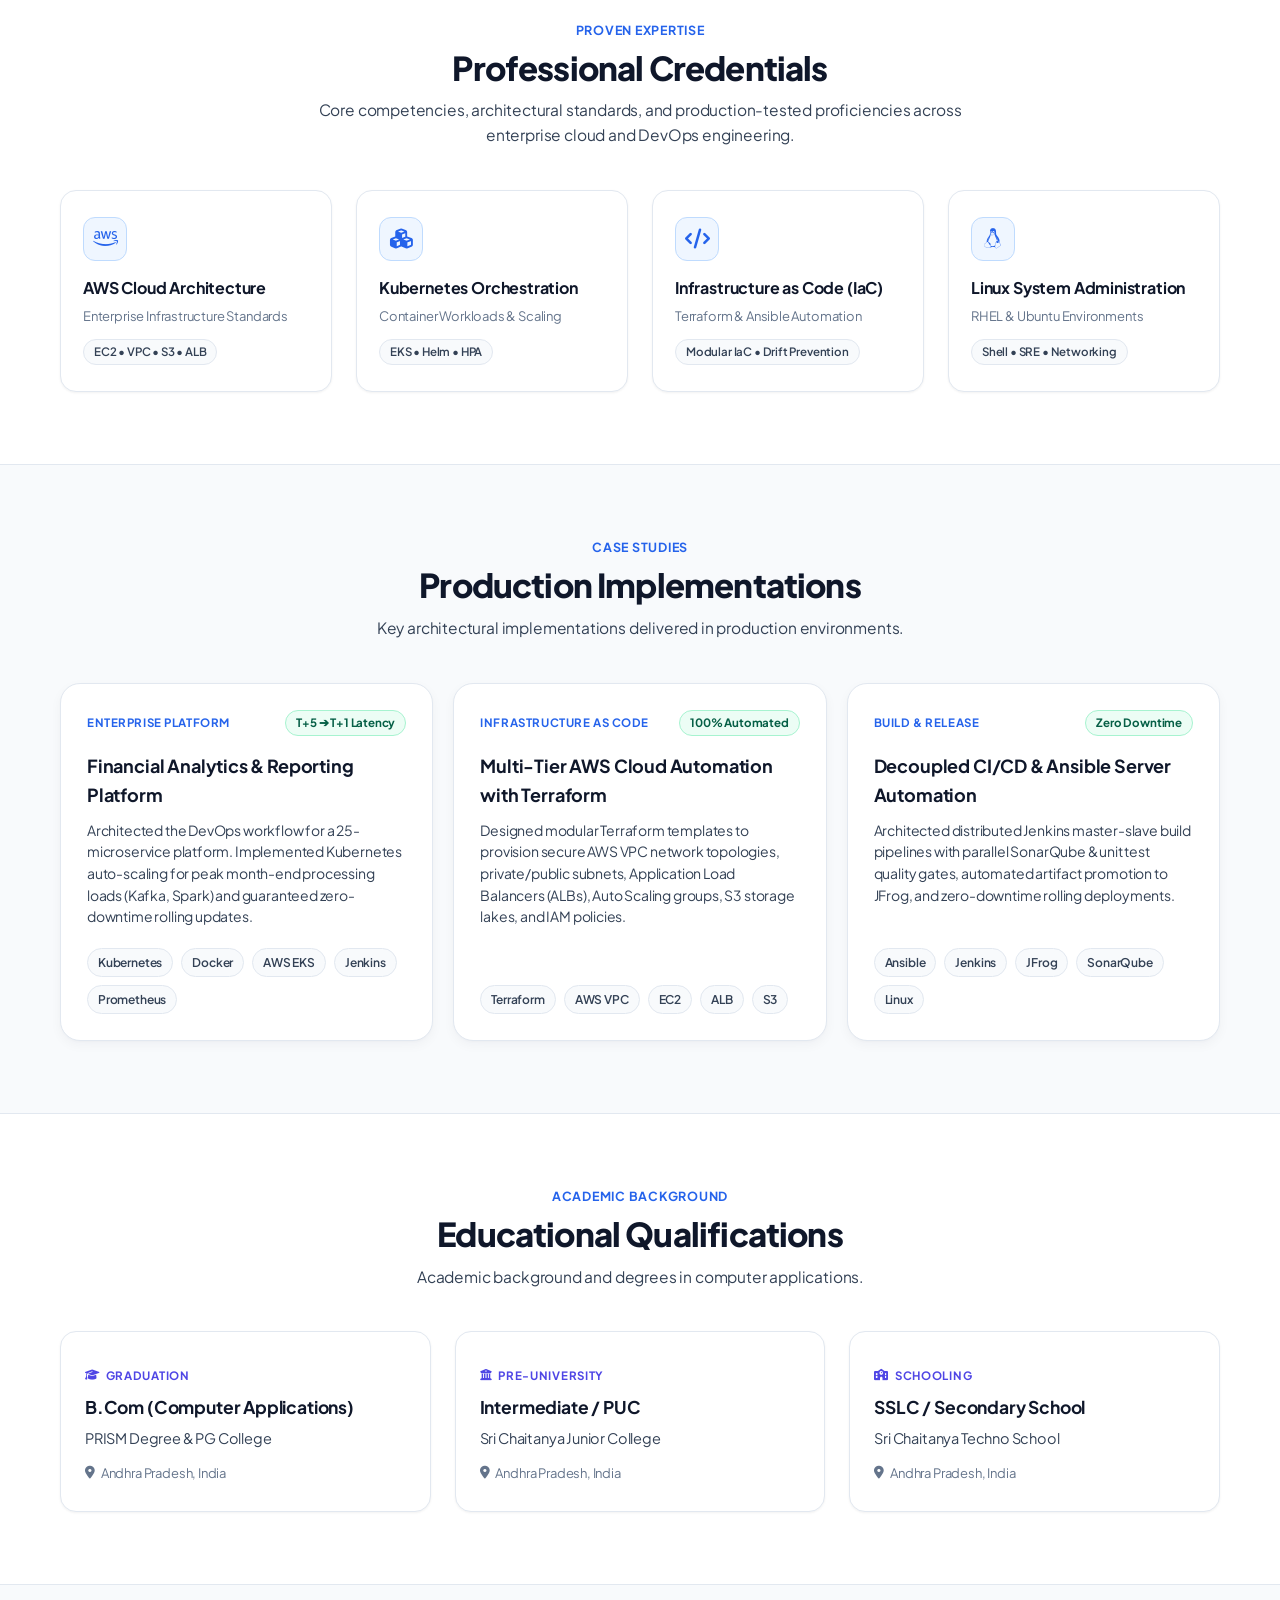
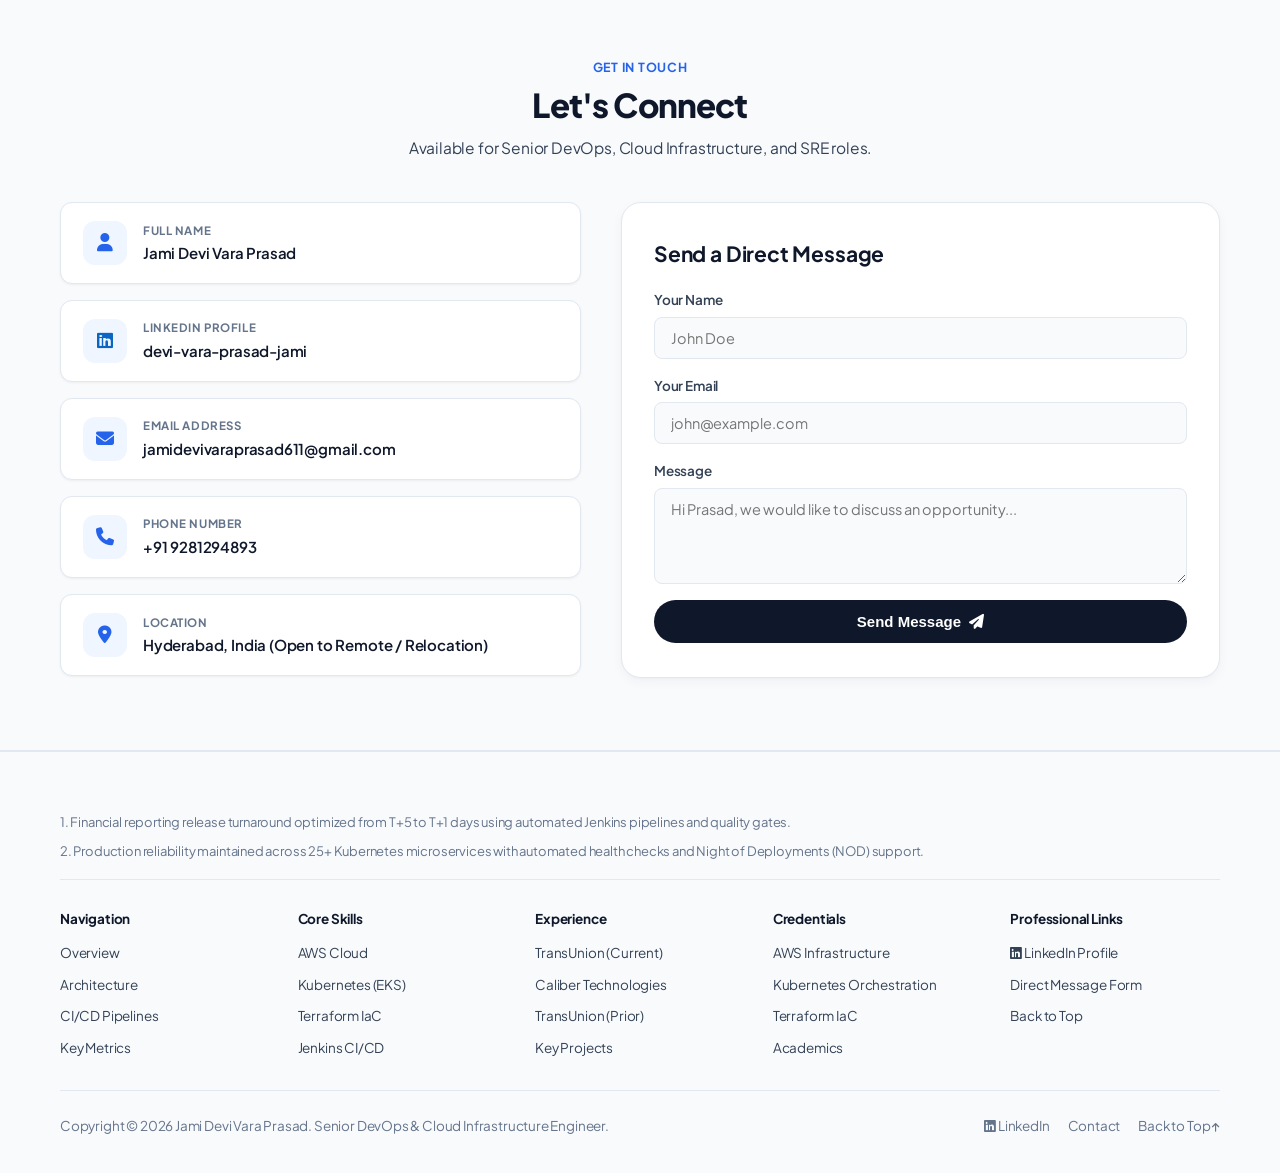
==== commit 7598c963: "minor changes" ====
--- a/index.html
+++ b/index.html
@@ -644,7 +644,7 @@
             <span class="role-duration">Feb 2020 &mdash; Jan 2023 &bull; Hyderabad, India</span>
           </div>
 
-          <h3 class="role-name">Senior Consultant / Software Engineer</h3>
+          <h3 class="role-name">Software Engineer</h3>
           <p class="role-summary">
             Implemented cloud automation, Ansible playbook rollouts, and artifact repository management across multi-tier environments.
           </p>
--- a/style.css
+++ b/style.css
@@ -459,12 +459,13 @@
 /* Branded Tech Matrix Grid (3 Columns x 2 Rows) */
 .hero-pills-bar {
   display: grid;
-  grid-template-columns: repeat(3, 1fr);
+  grid-template-columns: repeat(3, minmax(0, 1fr));
   grid-template-rows: repeat(2, auto);
   gap: 16px;
   margin: 0 auto 40px;
   width: 100%;
   max-width: 1040px;
+  box-sizing: border-box;
 }
 
 .hero-pill-badge {
@@ -478,6 +479,8 @@
   box-shadow: 0 1px 3px rgba(0, 0, 0, 0.03);
   transition: all 0.2s var(--ease-smooth);
   text-align: left;
+  min-width: 0;
+  box-sizing: border-box;
 }
 
 .hero-pill-badge:hover {
@@ -1914,28 +1917,42 @@
 
   .hero-meta-row { font-size: 12px; gap: 6px; margin-bottom: 22px; justify-content: center; }
   
-  /* Tech Pills (2 Columns x 3 Rows on Mobile for Clean Legibility) */
+  /* Tech Pills (2 Columns on Tablet / Phablet) */
   .hero-pills-bar {
-    grid-template-columns: repeat(2, 1fr);
-    gap: 8px;
+    grid-template-columns: repeat(2, minmax(0, 1fr));
+    gap: 10px;
     margin-bottom: 24px;
     width: 100%;
+    box-sizing: border-box;
   }
   .hero-pill-badge {
     font-size: 11px;
-    padding: 10px 8px;
-    gap: 8px;
+    padding: 12px 14px;
+    gap: 10px;
+    min-width: 0;
+    box-sizing: border-box;
   }
   .pill-icon-box {
-    width: 30px;
-    height: 30px;
-    font-size: 14px;
+    width: 32px;
+    height: 32px;
+    font-size: 15px;
+    flex-shrink: 0;
+  }
+  .pill-text-col {
+    min-width: 0;
+    flex: 1;
   }
   .pill-text-col strong {
-    font-size: 12px;
+    font-size: 12.5px;
+    white-space: nowrap;
+    overflow: hidden;
+    text-overflow: ellipsis;
   }
   .pill-text-col .pill-sub {
-    font-size: 10px;
+    font-size: 10.5px;
+    white-space: nowrap;
+    overflow: hidden;
+    text-overflow: ellipsis;
   }
 
   /* Terminal Mobile Polish */
@@ -1972,19 +1989,50 @@
   .footer-nav-grid { grid-template-columns: 1fr 1fr; }
 }
 
+@media (max-width: 580px) {
+  /* Tech Pills (1 Column on Mobile for Clean Flow & Zero Overflow) */
+  .hero-pills-bar {
+    grid-template-columns: 1fr;
+    gap: 8px;
+    margin-bottom: 24px;
+    width: 100%;
+    box-sizing: border-box;
+  }
+  .hero-pill-badge {
+    padding: 12px 14px;
+    gap: 12px;
+    min-width: 0;
+    border-radius: 10px;
+    box-sizing: border-box;
+  }
+  .pill-icon-box {
+    width: 36px;
+    height: 36px;
+    font-size: 16px;
+    flex-shrink: 0;
+  }
+  .pill-text-col {
+    min-width: 0;
+    flex: 1;
+  }
+  .pill-text-col strong {
+    font-size: 13.5px;
+    white-space: normal;
+  }
+  .pill-text-col .pill-sub {
+    font-size: 11.5px;
+    white-space: normal;
+    word-break: break-word;
+    line-height: 1.35;
+  }
+}
+
 @media (max-width: 480px) {
   .hero-pills-bar {
-    grid-template-columns: repeat(3, 1fr);
-    gap: 5px;
+    gap: 8px;
   }
   .hero-pill-badge {
-    padding: 6px 3px;
-  }
-  .hero-pill-badge strong {
-    font-size: 10px;
-  }
-  .hero-pill-badge .pill-sub {
-    font-size: 8.5px;
+    padding: 10px 12px;
   }
   .terminal-dots { display: none; }
   .terminal-title { max-width: 120px; font-size: 11px; }
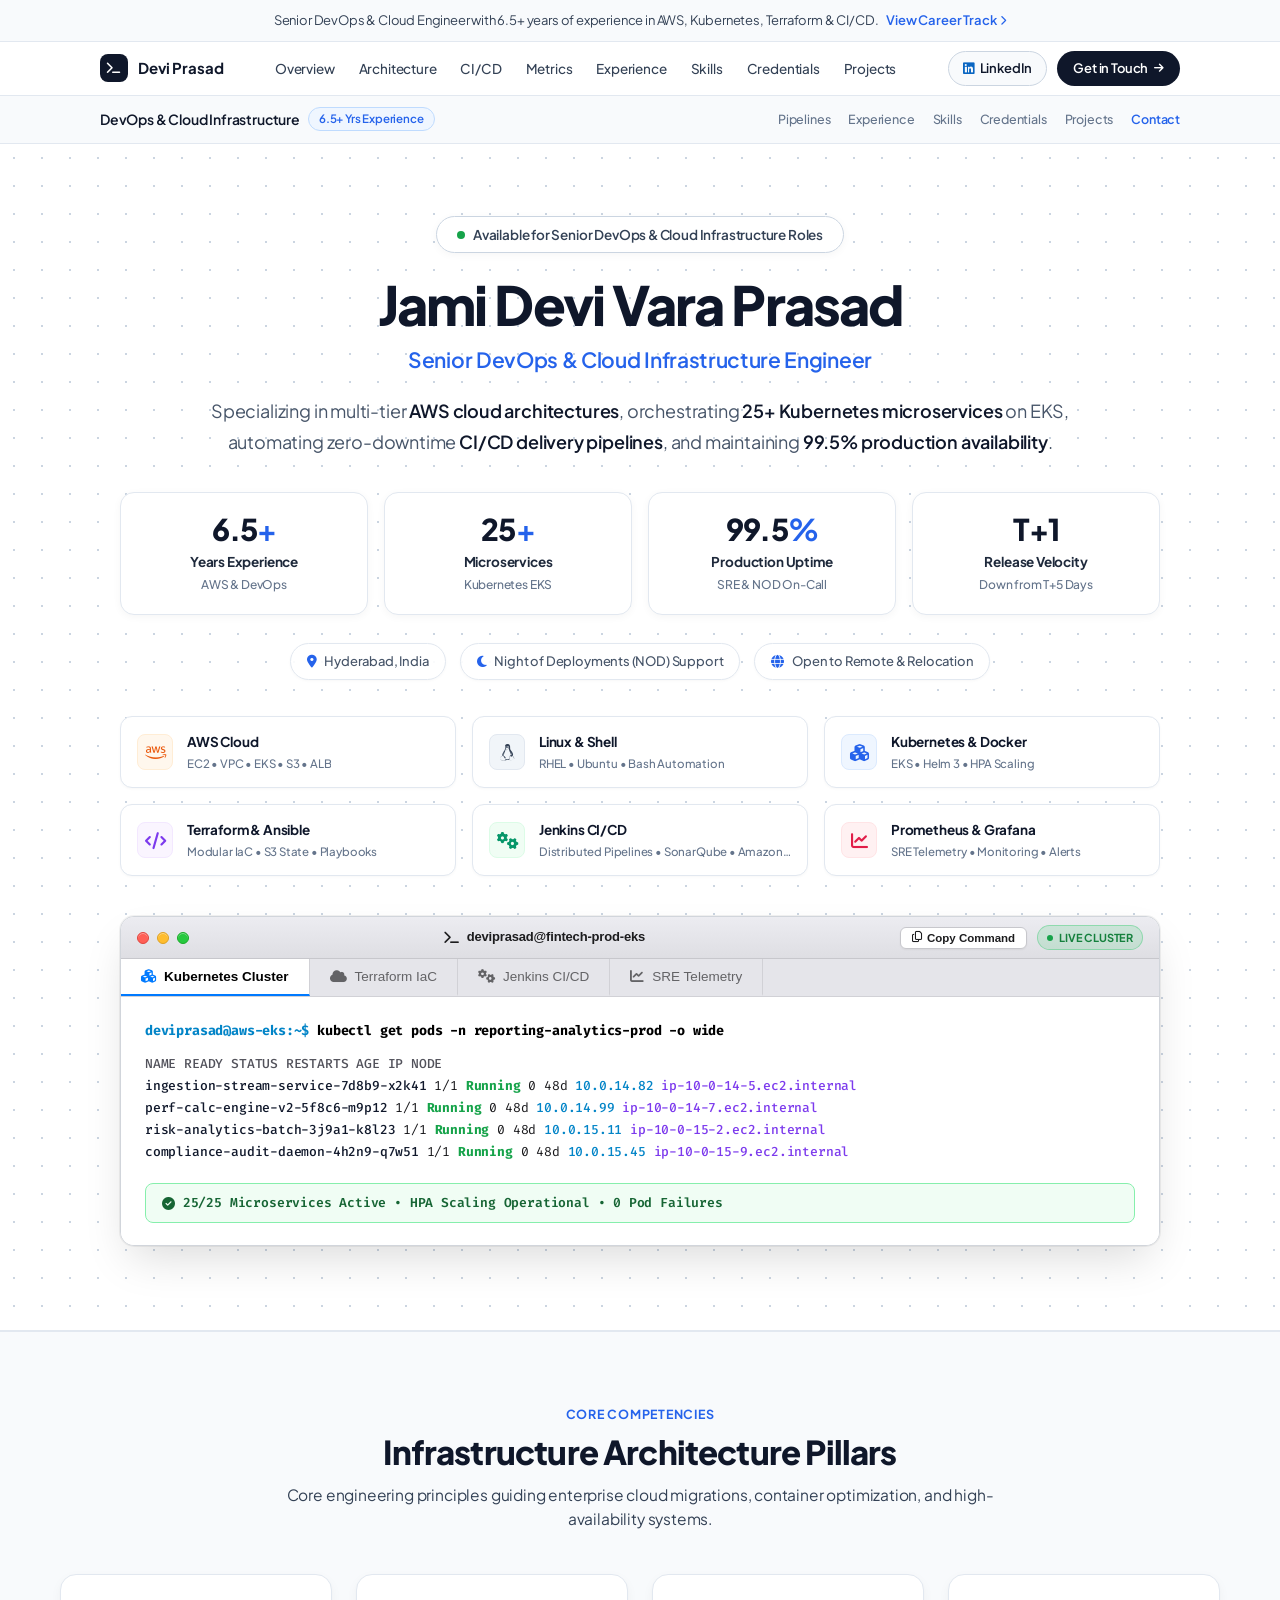
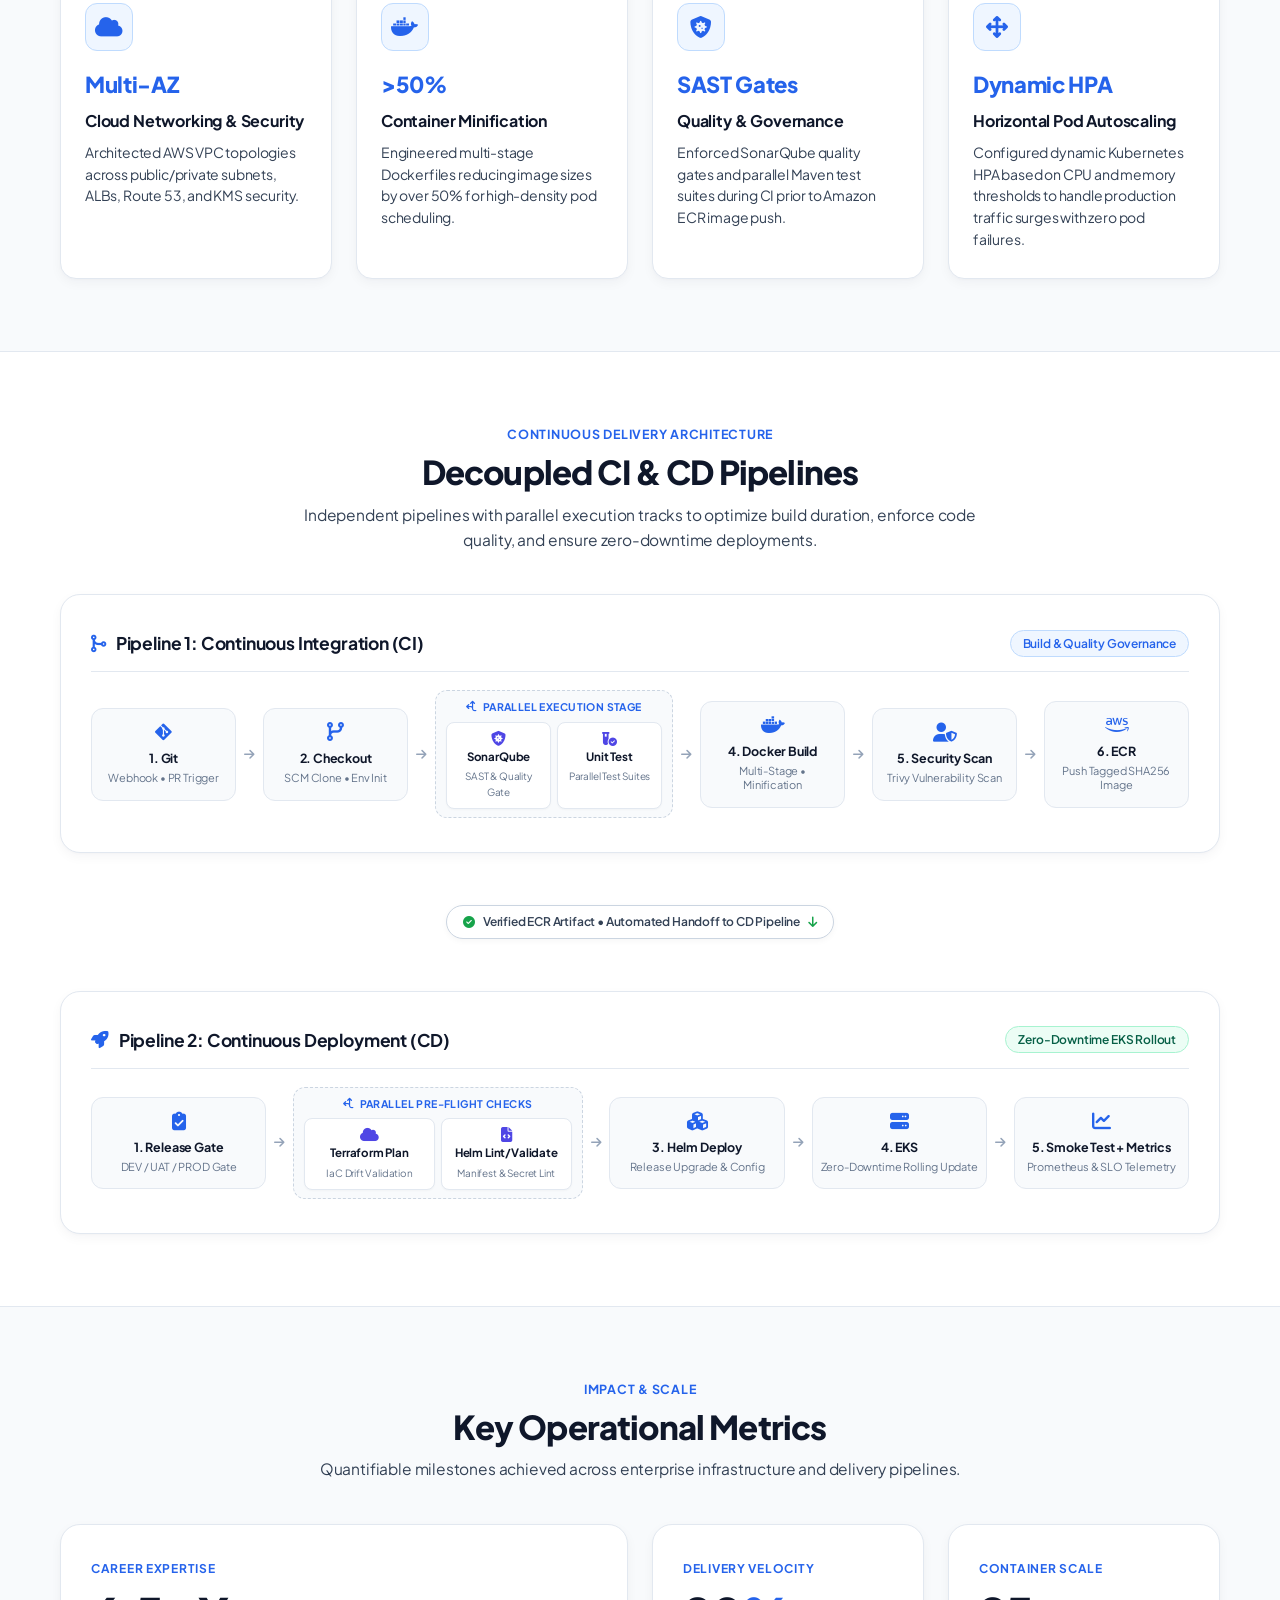
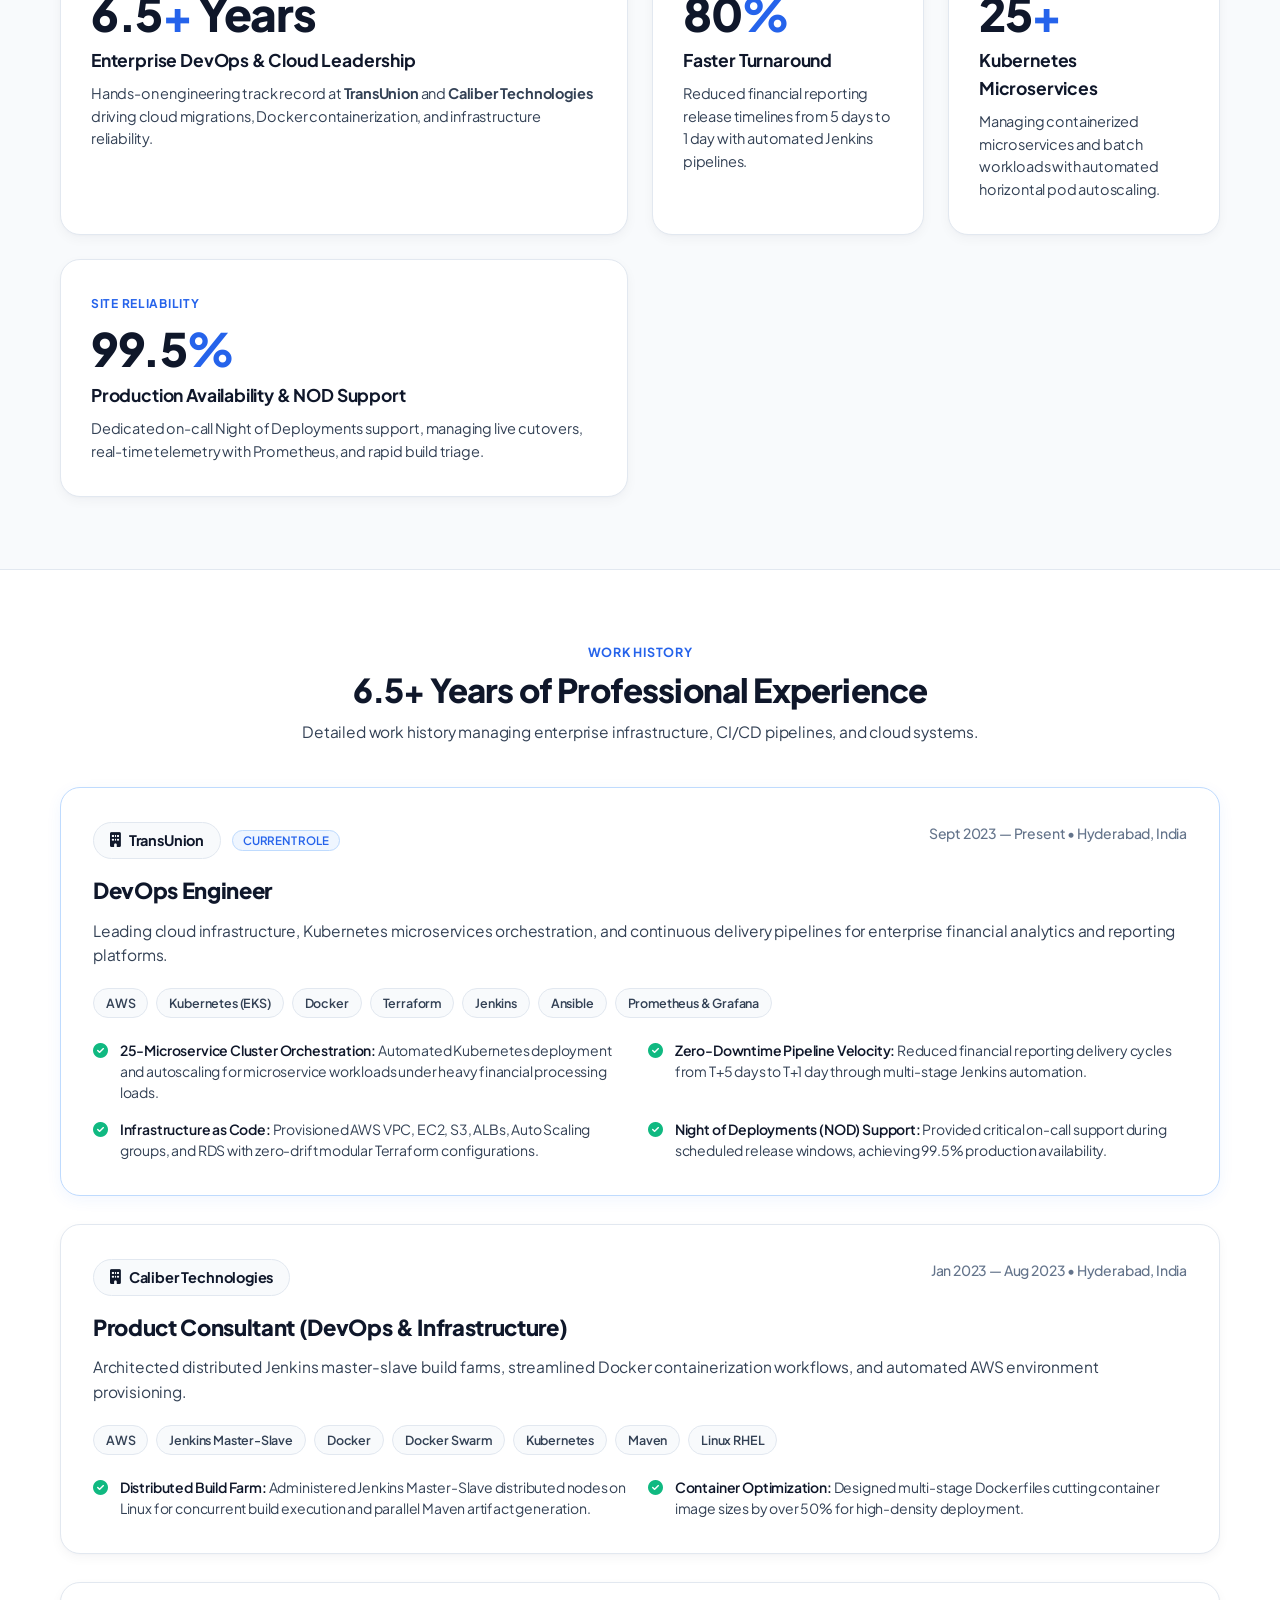
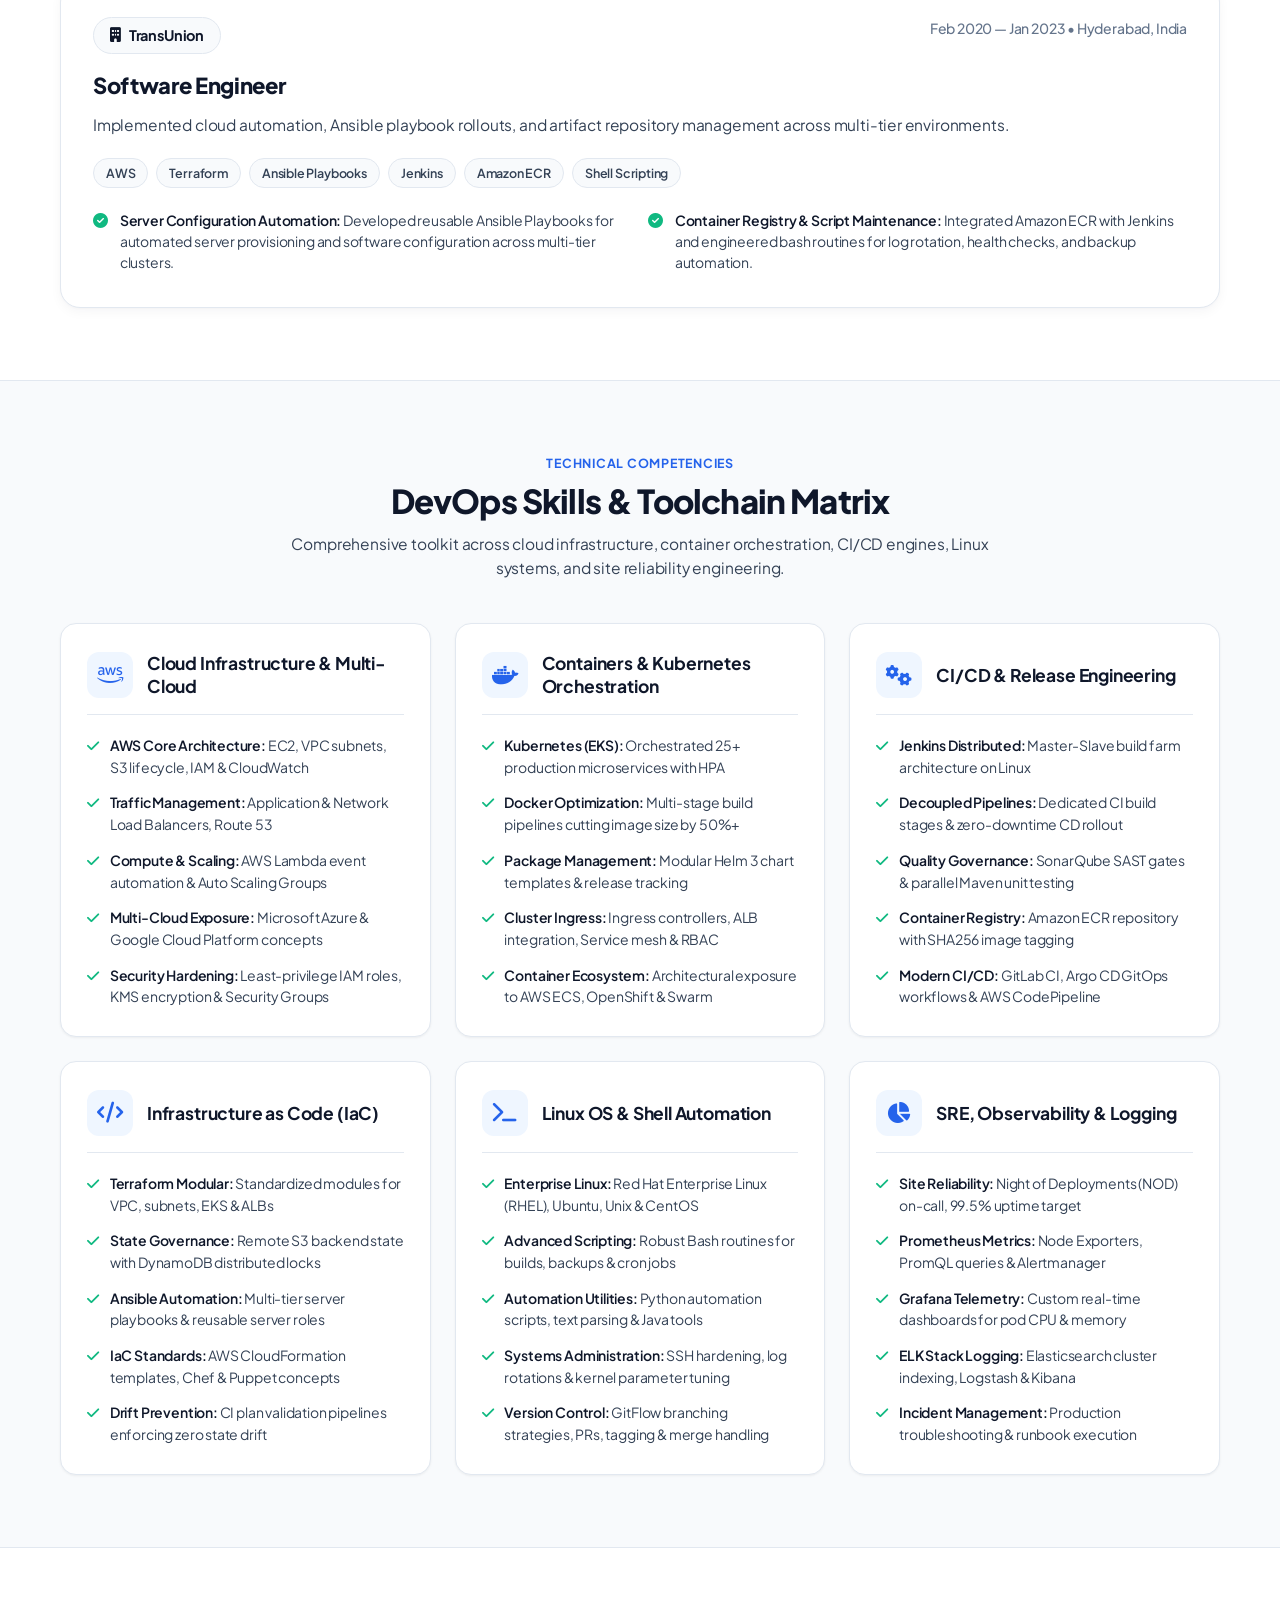
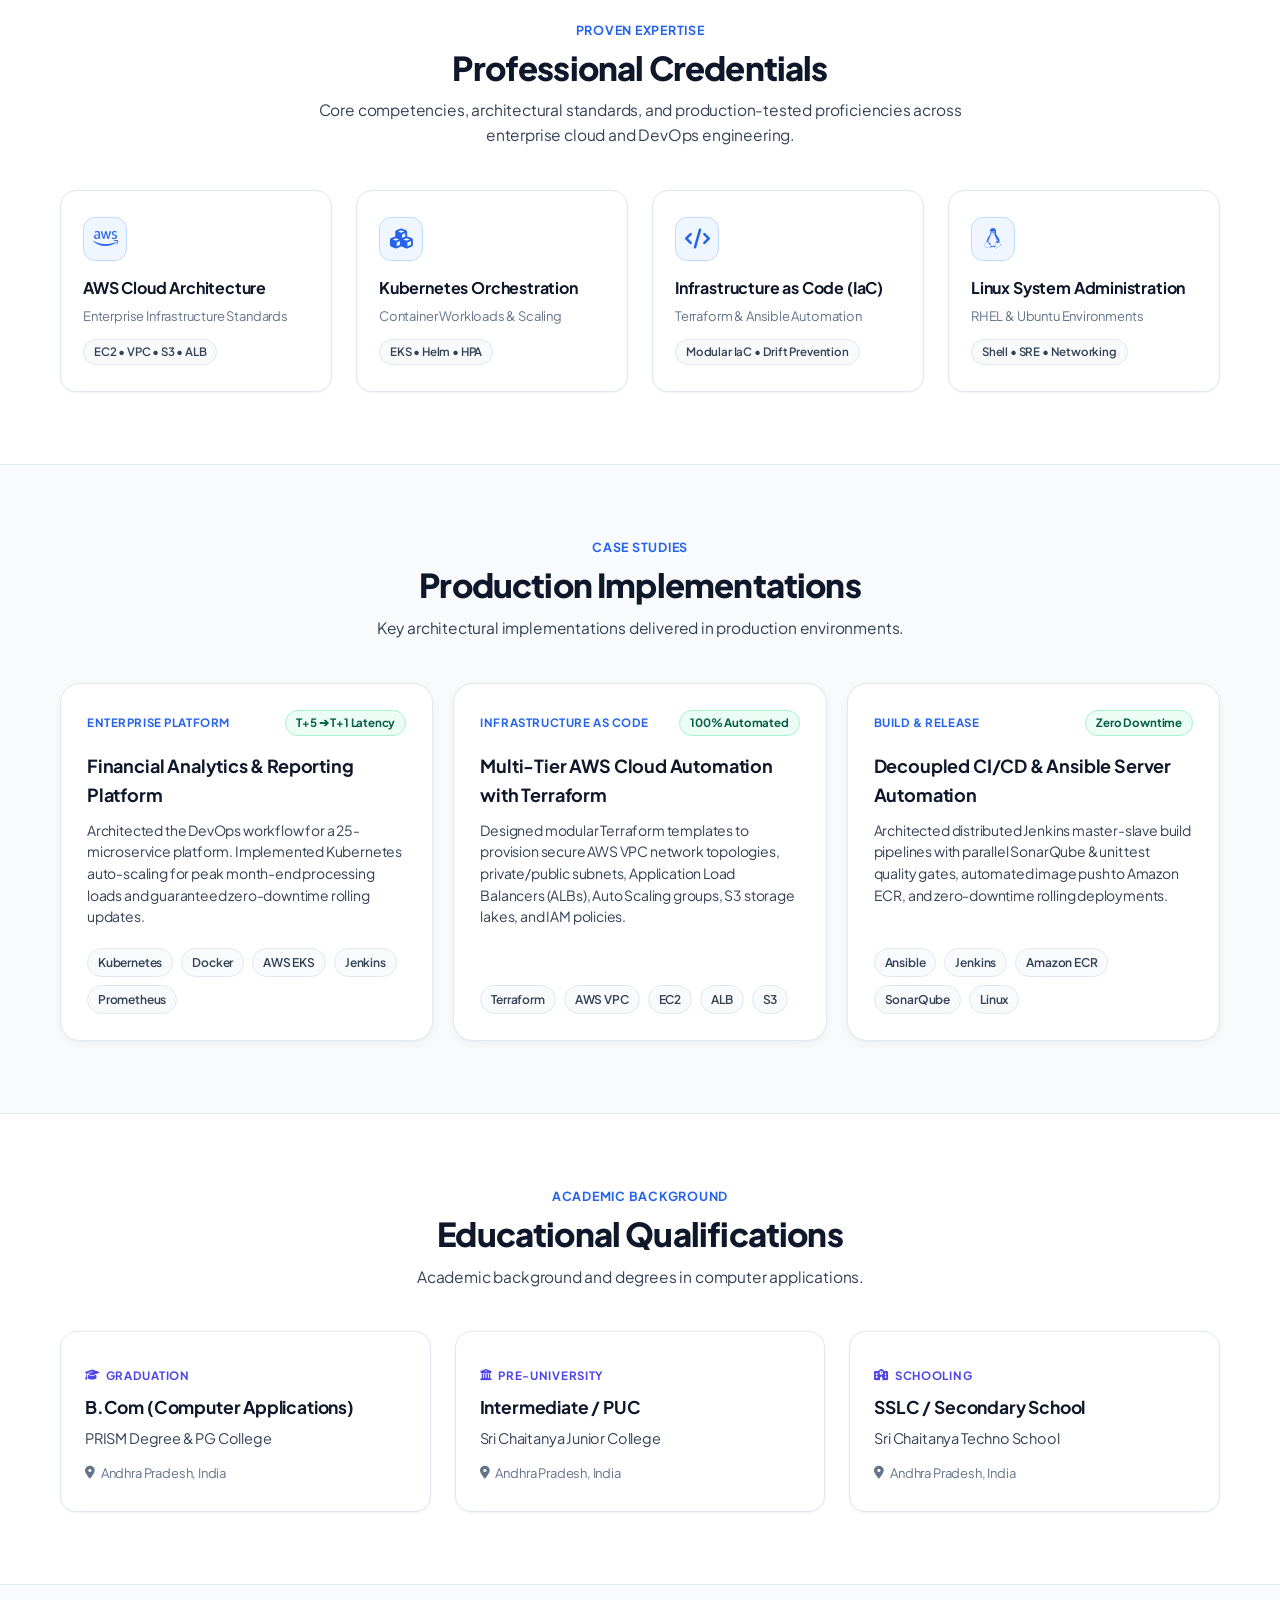
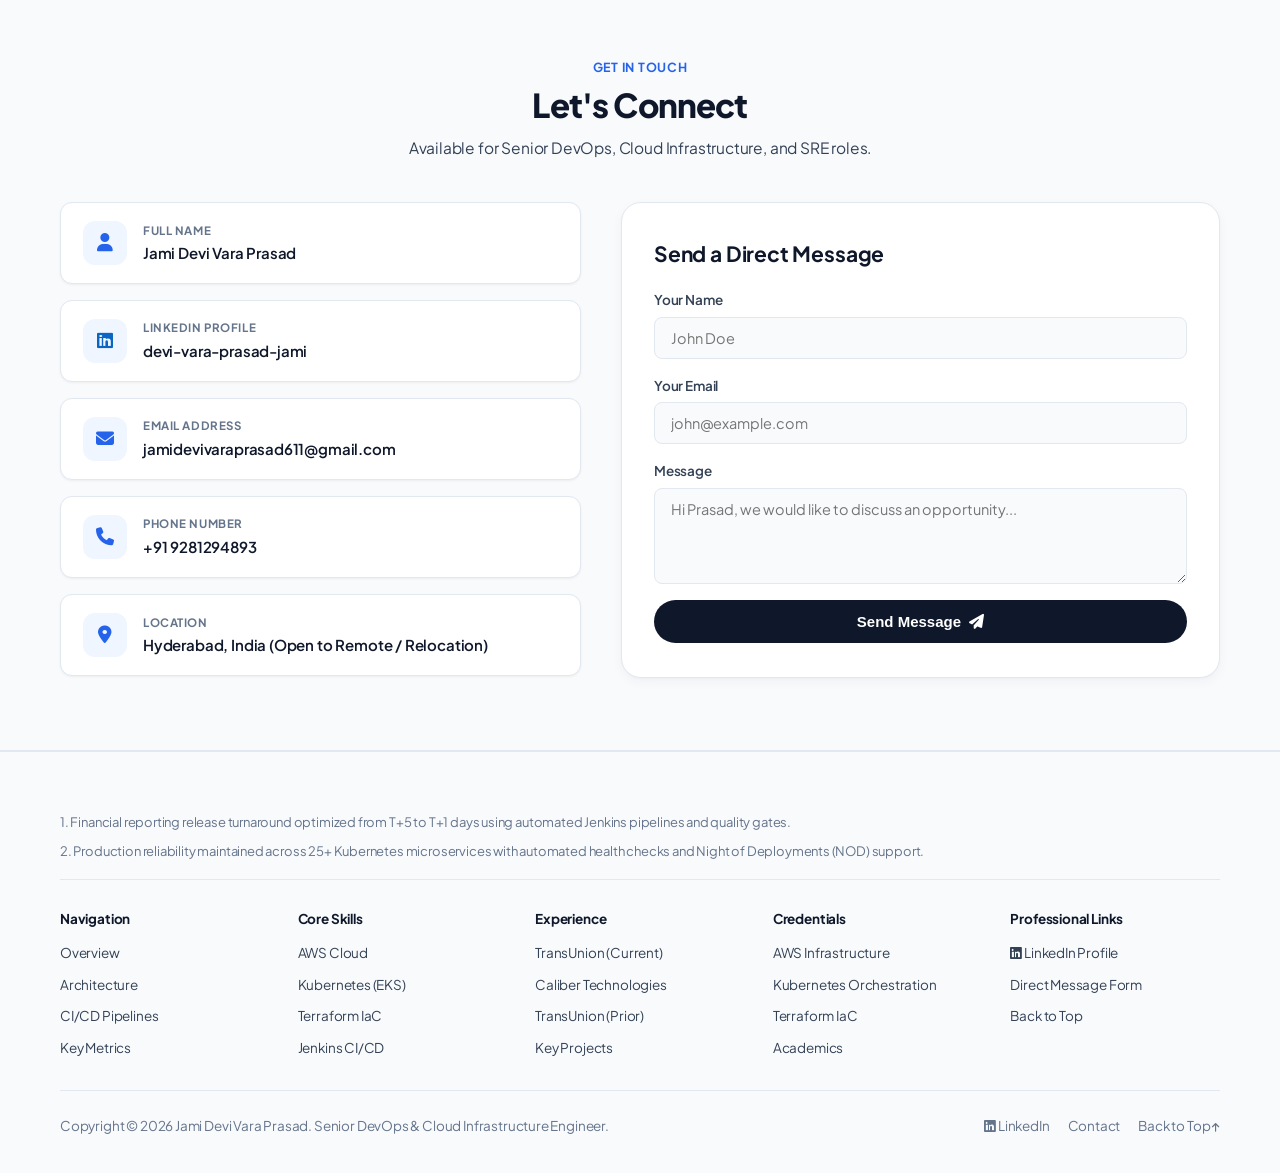
==== commit 030c8777: "minor changes" ====
--- a/index.html
+++ b/index.html
@@ -164,7 +164,7 @@
           <div class="pill-icon-box"><i class="fa-solid fa-gears"></i></div>
           <div class="pill-text-col">
             <strong>Jenkins CI/CD</strong>
-            <span class="pill-sub">Distributed Pipelines &bull; SonarQube &bull; JFrog</span>
+            <span class="pill-sub">Distributed Pipelines &bull; SonarQube &bull; Amazon ECR</span>
           </div>
         </div>
         <div class="hero-pill-badge badge-sre">
@@ -251,7 +251,7 @@
             <div class="term-log-content">
               <div><span class="ci-stage">[Stage: Checkout]</span> ➔ Git commit sha: <span style="color:#0284c7; font-weight:600;">9e4f201</span> (Branch: <span style="color:#b45309; font-weight:600;">main</span>)</div>
               <div><span class="ci-stage">[Stage: Parallel Checks]</span> ➔ SonarQube Quality Gate <span class="ci-pass">PASSED</span> &bull; Maven Unit Tests (<span class="ci-pass">142/142 PASSED</span>)</div>
-              <div><span class="ci-stage">[Stage: Docker Build &amp; JFrog]</span> ➔ Image tagged <span style="color:#0284c7; font-weight:600;">sha256:4b219</span> published to Artifactory</div>
+              <div><span class="ci-stage">[Stage: Docker Build &amp; ECR]</span> ➔ Image tagged <span style="color:#0284c7; font-weight:600;">sha256:4b219</span> published to Amazon ECR</div>
             </div>
             <div class="term-success-box">
               <i class="fa-solid fa-circle-check"></i> <span>[Stage: Separate CD] Zero-Downtime EKS Rollout SUCCESS across DEV, UAT &amp; PROD.</span>
@@ -305,7 +305,7 @@
           <div class="pillar-icon"><i class="fa-solid fa-shield-virus"></i></div>
           <div class="pillar-stat">SAST Gates</div>
           <h3 class="pillar-name">Quality &amp; Governance</h3>
-          <p class="pillar-desc">Enforced SonarQube quality gates and parallel Maven test suites during CI prior to Artifactory promotion.</p>
+          <p class="pillar-desc">Enforced SonarQube quality gates and parallel Maven test suites during CI prior to Amazon ECR image push.</p>
         </div>
 
         <div class="pillar-card">
@@ -527,7 +527,7 @@
             <div class="bento-cell-stat">25<span>+</span></div>
             <h3 class="bento-cell-title">Kubernetes Microservices</h3>
             <p class="bento-cell-text">
-              Managing Kafka streaming and Spark batch workloads with automated horizontal pod autoscaling.
+              Managing containerized microservices and batch workloads with automated horizontal pod autoscaling.
             </p>
           </div>
         </div>
@@ -578,15 +578,13 @@
             <span class="role-tag">Terraform</span>
             <span class="role-tag">Jenkins</span>
             <span class="role-tag">Ansible</span>
-            <span class="role-tag">Kafka</span>
-            <span class="role-tag">Spark</span>
             <span class="role-tag">Prometheus &amp; Grafana</span>
           </div>
 
           <div class="role-bullets">
             <div class="role-bullet">
               <i class="fa-solid fa-circle-check"></i>
-              <div><strong>25-Microservice Cluster Orchestration:</strong> Automated Kubernetes deployment and autoscaling for Kafka and Spark workloads under heavy financial processing loads.</div>
+              <div><strong>25-Microservice Cluster Orchestration:</strong> Automated Kubernetes deployment and autoscaling for microservice workloads under heavy financial processing loads.</div>
             </div>
             <div class="role-bullet">
               <i class="fa-solid fa-circle-check"></i>
@@ -654,7 +652,7 @@
             <span class="role-tag">Terraform</span>
             <span class="role-tag">Ansible Playbooks</span>
             <span class="role-tag">Jenkins</span>
-            <span class="role-tag">JFrog Artifactory</span>
+            <span class="role-tag">Amazon ECR</span>
             <span class="role-tag">Shell Scripting</span>
           </div>
 
@@ -665,7 +663,7 @@
             </div>
             <div class="role-bullet">
               <i class="fa-solid fa-circle-check"></i>
-              <div><strong>Artifact &amp; Script Maintenance:</strong> Integrated JFrog Artifactory with Jenkins and engineered bash routines for log rotation, health checks, and backup automation.</div>
+              <div><strong>Container Registry &amp; Script Maintenance:</strong> Integrated Amazon ECR with Jenkins and engineered bash routines for log rotation, health checks, and backup automation.</div>
             </div>
           </div>
         </div>
@@ -723,7 +721,7 @@
             <li><i class="fa-solid fa-check"></i> <div><strong>Jenkins Distributed:</strong> Master-Slave build farm architecture on Linux</div></li>
             <li><i class="fa-solid fa-check"></i> <div><strong>Decoupled Pipelines:</strong> Dedicated CI build stages &amp; zero-downtime CD rollout</div></li>
             <li><i class="fa-solid fa-check"></i> <div><strong>Quality Governance:</strong> SonarQube SAST gates &amp; parallel Maven unit testing</div></li>
-            <li><i class="fa-solid fa-check"></i> <div><strong>Artifact Management:</strong> JFrog Artifactory repository with SHA256 tagging</div></li>
+            <li><i class="fa-solid fa-check"></i> <div><strong>Container Registry:</strong> Amazon ECR repository with SHA256 image tagging</div></li>
             <li><i class="fa-solid fa-check"></i> <div><strong>Modern CI/CD:</strong> GitLab CI, Argo CD GitOps workflows &amp; AWS CodePipeline</div></li>
           </ul>
         </div>
@@ -835,7 +833,7 @@
             </div>
             <h3 class="project-title">Financial Analytics &amp; Reporting Platform</h3>
             <p class="project-desc">
-              Architected the DevOps workflow for a 25-microservice platform. Implemented Kubernetes auto-scaling for peak month-end processing loads (Kafka, Spark) and guaranteed zero-downtime rolling updates.
+              Architected the DevOps workflow for a 25-microservice platform. Implemented Kubernetes auto-scaling for peak month-end processing loads and guaranteed zero-downtime rolling updates.
             </p>
           </div>
           <div class="project-badges">
@@ -875,13 +873,13 @@
             </div>
             <h3 class="project-title">Decoupled CI/CD &amp; Ansible Server Automation</h3>
             <p class="project-desc">
-              Architected distributed Jenkins master-slave build pipelines with parallel SonarQube &amp; unit test quality gates, automated artifact promotion to JFrog, and zero-downtime rolling deployments.
+              Architected distributed Jenkins master-slave build pipelines with parallel SonarQube &amp; unit test quality gates, automated image push to Amazon ECR, and zero-downtime rolling deployments.
             </p>
           </div>
           <div class="project-badges">
             <span>Ansible</span>
             <span>Jenkins</span>
-            <span>JFrog</span>
+            <span>Amazon ECR</span>
             <span>SonarQube</span>
             <span>Linux</span>
           </div>
